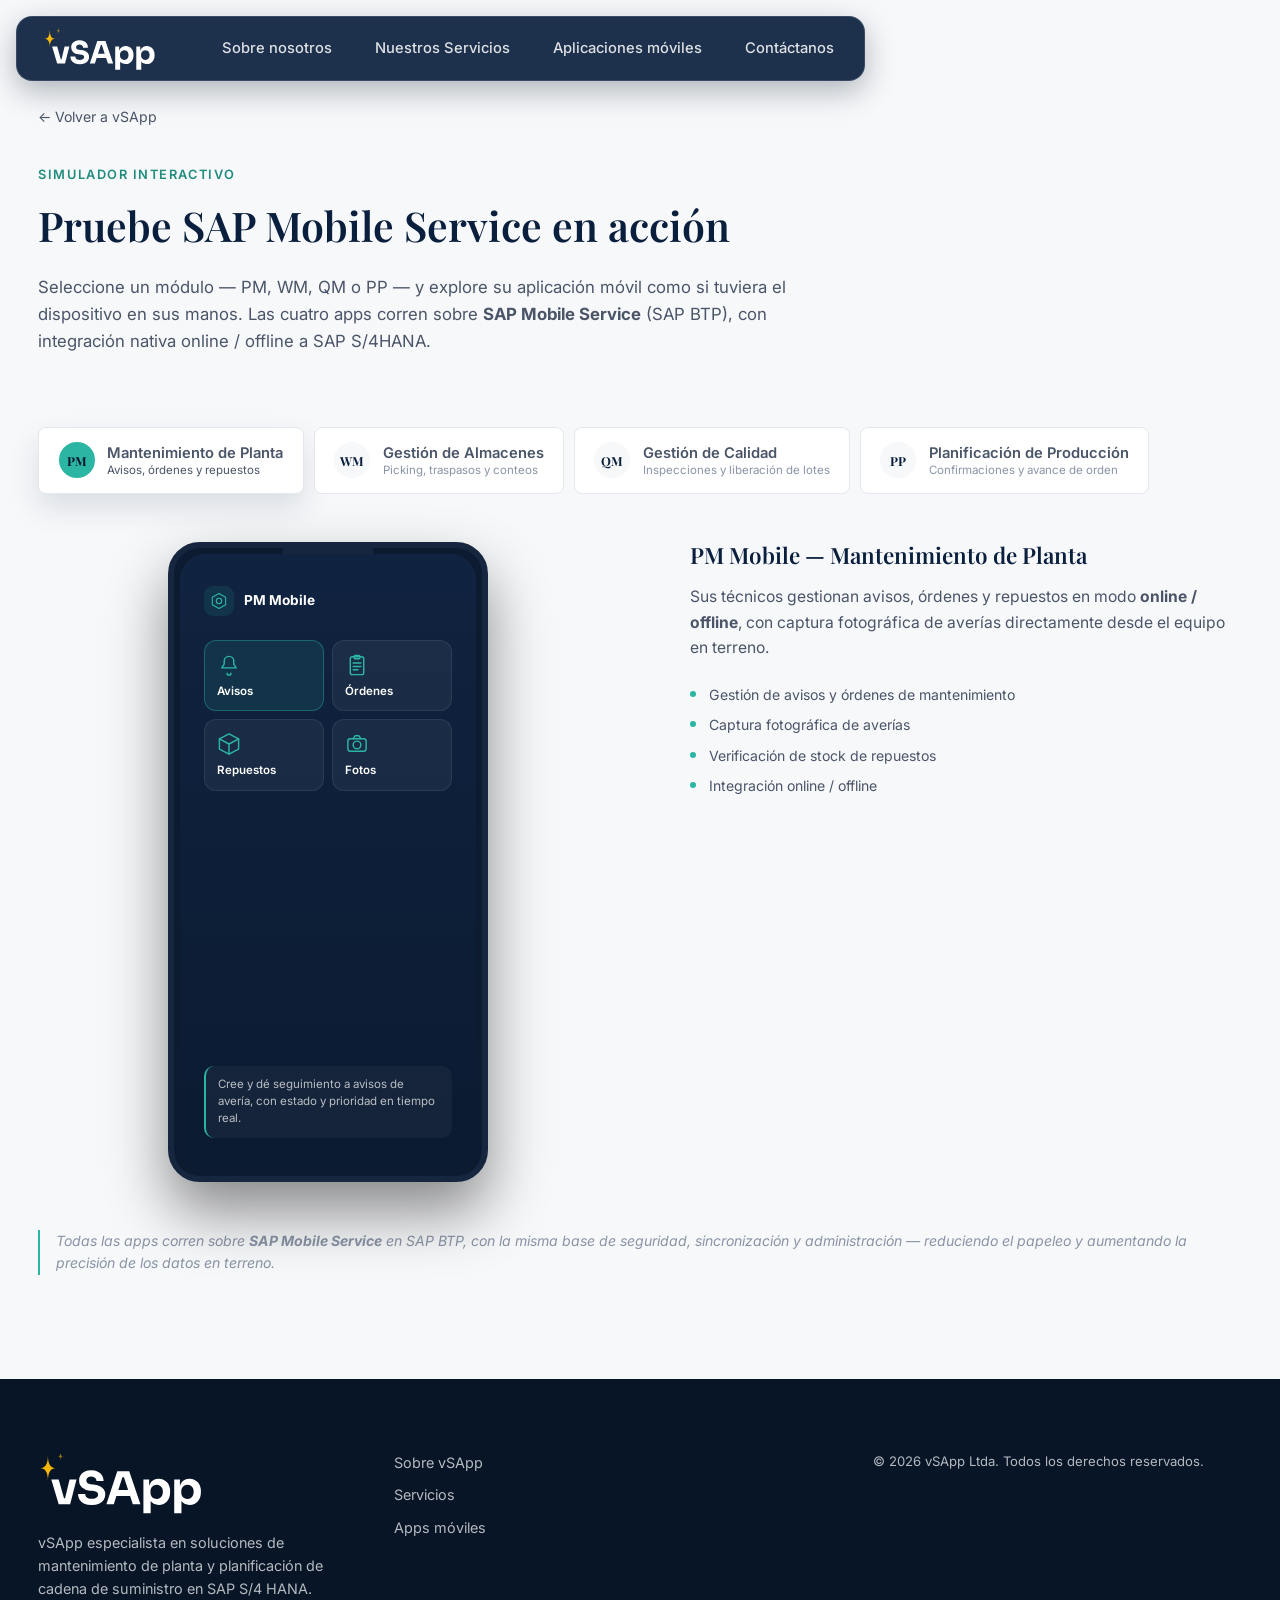
==== aplicaciones-moviles.html @ 148717eb "Sincroniza versión local: nueva página de aplicaciones móviles, logos de clientes, README y actualiz" ====
<!DOCTYPE html>
<html lang="es">
<head>
  <meta charset="UTF-8">
  <meta name="viewport" content="width=device-width, initial-scale=1.0">
  <title>Simulador de apps móviles SAP Mobile Service | vSApp</title>
  <meta name="description" content="Pruebe en un simulador interactivo las aplicaciones móviles que vSApp desarrolla sobre SAP Mobile Service para los módulos PM, WM, QM y PP, conectadas nativamente a SAP S/4HANA.">
  <meta name="theme-color" content="#0A1F3D">

  <link rel="icon" type="image/svg+xml" href="assets/img/logo.svg">

  <!-- Tipografías: Playfair Display (titulares, serif elegante) + Inter (cuerpo, sans moderna) -->
  <link rel="preconnect" href="https://fonts.googleapis.com">
  <link rel="preconnect" href="https://fonts.gstatic.com" crossorigin>
  <link href="https://fonts.googleapis.com/css2?family=Playfair+Display:wght@500;600;700&family=Inter:wght@300;400;500;600;700&display=swap" rel="stylesheet">

  <link rel="stylesheet" href="css/styles.css">

  <!-- Fallback sin JavaScript: evita que el panel quede invisible si el script no carga -->
  <noscript>
    <style>[data-animate] { opacity: 1 !important; transform: none !important; }</style>
  </noscript>
</head>
<body class="app-page-body">

  <a class="skip-link" href="#main">Saltar al contenido principal</a>

  <!-- ==================== NAVBAR (igual que index.html; enlaza de vuelta a las secciones del sitio) ==================== -->
  <header class="navbar" id="navbar">
    <div class="navbar__inner">
      <a href="index.html" class="navbar__brand" aria-label="vSApp - Inicio">
        <img class="navbar__logo" src="assets/img/logo-header.svg" alt="" width="113" height="44">
      </a>

      <button class="navbar__toggle" id="navToggle" aria-expanded="false" aria-controls="navMenu" aria-label="Abrir menú de navegación">
        <span class="navbar__toggle-bar"></span>
        <span class="navbar__toggle-bar"></span>
        <span class="navbar__toggle-bar"></span>
      </button>
    </div>

    <nav class="navbar__menu" id="navMenu" aria-label="Navegación principal">
      <ul class="navbar__list">
        <li><a href="index.html#sobre" class="navbar__link">Sobre nosotros</a></li>
        <li><a href="index.html#servicios" class="navbar__link">Nuestros Servicios</a></li>
        <li><a href="index.html#app-movil" class="navbar__link">Aplicaciones móviles</a></li>
        <li><a href="index.html#contacto" class="navbar__link">Contáctanos</a></li>
      </ul>
    </nav>

    <div class="navbar__backdrop" id="navBackdrop" aria-hidden="true"></div>
  </header>

  <main id="main">

    <!-- ==================== SIMULADOR DE APPS MÓVILES ====================
         Página dedicada (ver README: "si se requiere contenido extenso por sección,
         separar en páginas propias"). Reutiliza exactamente el mismo componente
         .app-showcase de index.html#app-movil — mismo HTML/CSS/JS — solo que aquí
         es el contenido central de la página, con el teléfono más grande
         (.phone--large) al no competir con el resto de las secciones del sitio. -->
    <section class="mobile-app app-page">
      <div class="container">

        <a href="index.html" class="app-page__back">← Volver a vSApp</a>

        <div class="section-heading" data-animate="fade-up">
          <span class="section-kicker">Simulador interactivo</span>
          <h1 class="section-title">Pruebe SAP Mobile Service en acción</h1>
          <p class="section-intro">
            Seleccione un módulo — PM, WM, QM o PP — y explore su aplicación móvil como si tuviera el dispositivo en sus
            manos. Las cuatro apps corren sobre <strong>SAP Mobile Service</strong> (SAP BTP), con integración nativa
            online / offline a SAP S/4HANA.
          </p>
        </div>

        <div class="app-showcase" data-animate="fade-up" data-delay="1">

          <div class="app-showcase__modules" role="tablist" aria-label="Módulos SAP">
            <button type="button" class="app-showcase__module-btn app-showcase__module-btn--pm is-active" id="module-pm" role="tab" aria-selected="true" data-module="pm" tabindex="0">
              <span class="app-showcase__module-code">PM</span>
              <span>
                <span class="app-showcase__module-name">Mantenimiento de Planta</span>
                <span class="app-showcase__module-desc">Avisos, órdenes y repuestos</span>
              </span>
            </button>
            <button type="button" class="app-showcase__module-btn app-showcase__module-btn--wm" id="module-wm" role="tab" aria-selected="false" data-module="wm" tabindex="-1">
              <span class="app-showcase__module-code">WM</span>
              <span>
                <span class="app-showcase__module-name">Gestión de Almacenes</span>
                <span class="app-showcase__module-desc">Picking, traspasos y conteos</span>
              </span>
            </button>
            <button type="button" class="app-showcase__module-btn app-showcase__module-btn--qm" id="module-qm" role="tab" aria-selected="false" data-module="qm" tabindex="-1">
              <span class="app-showcase__module-code">QM</span>
              <span>
                <span class="app-showcase__module-name">Gestión de Calidad</span>
                <span class="app-showcase__module-desc">Inspecciones y liberación de lotes</span>
              </span>
            </button>
            <button type="button" class="app-showcase__module-btn app-showcase__module-btn--pp" id="module-pp" role="tab" aria-selected="false" data-module="pp" tabindex="-1">
              <span class="app-showcase__module-code">PP</span>
              <span>
                <span class="app-showcase__module-name">Planificación de Producción</span>
                <span class="app-showcase__module-desc">Confirmaciones y avance de orden</span>
              </span>
            </button>
          </div>

          <div class="app-showcase__stage app-showcase__stage--page">

            <div class="app-showcase__info">

              <div class="app-showcase__info-pane is-active" data-module="pm" aria-labelledby="module-pm">
                <h2 class="app-showcase__info-title">PM Mobile — Mantenimiento de Planta</h2>
                <p class="app-showcase__info-text">
                  Sus técnicos gestionan avisos, órdenes y repuestos en modo <strong>online / offline</strong>, con captura
                  fotográfica de averías directamente desde el equipo en terreno.
                </p>
                <ul class="app-showcase__info-list">
                  <li>Gestión de avisos y órdenes de mantenimiento</li>
                  <li>Captura fotográfica de averías</li>
                  <li>Verificación de stock de repuestos</li>
                  <li>Integración online / offline</li>
                </ul>
              </div>

              <div class="app-showcase__info-pane app-showcase__info-pane--wm" data-module="wm" aria-labelledby="module-wm">
                <h2 class="app-showcase__info-title">WM Mobile — Gestión de Almacenes</h2>
                <p class="app-showcase__info-text">
                  Sus operarios ejecutan picking, traspasos y conteos guiados desde el piso de bodega, con lectura de
                  códigos y confirmación inmediata en SAP.
                </p>
                <ul class="app-showcase__info-list">
                  <li>Recepción y ubicación de materiales</li>
                  <li>Picking guiado por código</li>
                  <li>Traspasos entre bodegas</li>
                  <li>Conteo cíclico de inventario</li>
                </ul>
              </div>

              <div class="app-showcase__info-pane app-showcase__info-pane--qm" data-module="qm" aria-labelledby="module-qm">
                <h2 class="app-showcase__info-title">QM Mobile — Gestión de Calidad</h2>
                <p class="app-showcase__info-text">
                  Sus inspectores registran resultados de inspección y liberan o rechazan lotes desde cualquier punto de
                  la planta, sin papeleo adicional.
                </p>
                <ul class="app-showcase__info-list">
                  <li>Inspecciones de entrada y de proceso</li>
                  <li>Registro de resultados por característica</li>
                  <li>Notificaciones de calidad</li>
                  <li>Liberación o rechazo de lotes</li>
                </ul>
              </div>

              <div class="app-showcase__info-pane app-showcase__info-pane--pp" data-module="pp" aria-labelledby="module-pp">
                <h2 class="app-showcase__info-title">PP Mobile — Planificación de Producción</h2>
                <p class="app-showcase__info-text">
                  Sus operadores confirman operaciones y consumos de componentes en línea, con visibilidad inmediata del
                  avance de cada orden de producción.
                </p>
                <ul class="app-showcase__info-list">
                  <li>Confirmación de operaciones</li>
                  <li>Consumo de componentes</li>
                  <li>Seguimiento de avance de la orden</li>
                  <li>Reporte de paradas y tiempos muertos</li>
                </ul>
              </div>

            </div>

            <div class="app-showcase__device">
              <div class="phone phone--single phone--large" aria-hidden="true">
                <div class="phone__notch"></div>
                <div class="phone__screen">

                  <div class="app-screen app-screen--pm is-active" data-module="pm">
                    <div class="app-screen__header">
                      <span class="app-screen__icon">
                        <svg viewBox="0 0 100 100" fill="none" stroke="currentColor" stroke-width="6" stroke-linecap="round" stroke-linejoin="round">
                          <polygon points="50,8 87,29 87,71 50,92 13,71 13,29"/>
                          <circle cx="50" cy="50" r="15"/>
                        </svg>
                      </span>
                      <span class="app-screen__name">PM Mobile</span>
                    </div>
                    <div class="app-screen__tiles">
                      <button type="button" class="app-screen__tile is-active" data-detail="Cree y dé seguimiento a avisos de avería, con estado y prioridad en tiempo real.">
                        <span class="app-screen__tile-icon"><svg viewBox="0 0 100 100" fill="none" stroke="currentColor" stroke-width="6" stroke-linecap="round" stroke-linejoin="round"><path d="M50 14a20 20 0 0 0-20 20v12l-10 16h60l-10-16V34A20 20 0 0 0 50 14Z"/><path d="M42 84a8 8 0 0 0 16 0"/></svg></span>
                        <span class="app-screen__tile-label">Avisos</span>
                      </button>
                      <button type="button" class="app-screen__tile" data-detail="Visualice, modifique y cierre órdenes de mantenimiento directamente desde el equipo.">
                        <span class="app-screen__tile-icon"><svg viewBox="0 0 100 100" fill="none" stroke="currentColor" stroke-width="6" stroke-linecap="round" stroke-linejoin="round"><rect x="22" y="16" width="56" height="74" rx="8"/><rect x="38" y="10" width="24" height="14" rx="4"/><line x1="34" y1="42" x2="66" y2="42"/><line x1="34" y1="56" x2="66" y2="56"/><line x1="34" y1="70" x2="54" y2="70"/></svg></span>
                        <span class="app-screen__tile-label">Órdenes</span>
                      </button>
                      <button type="button" class="app-screen__tile" data-detail="Consulte el stock disponible y asígnelo como componente en la orden.">
                        <span class="app-screen__tile-icon"><svg viewBox="0 0 100 100" fill="none" stroke="currentColor" stroke-width="6" stroke-linecap="round" stroke-linejoin="round"><path d="M50 8 90 29v42l-40 21-40-21V29Z"/><path d="M10 29l40 21 40-21"/><line x1="50" y1="50" x2="50" y2="92"/></svg></span>
                        <span class="app-screen__tile-label">Repuestos</span>
                      </button>
                      <button type="button" class="app-screen__tile" data-detail="Fotografíe la avería; la imagen queda anexada en el Content Server de SAP.">
                        <span class="app-screen__tile-icon"><svg viewBox="0 0 100 100" fill="none" stroke="currentColor" stroke-width="6" stroke-linecap="round" stroke-linejoin="round"><rect x="12" y="28" width="76" height="52" rx="10"/><path d="M34 28l8-12h16l8 12"/><circle cx="50" cy="54" r="16"/></svg></span>
                        <span class="app-screen__tile-label">Fotos</span>
                      </button>
                    </div>
                    <div class="app-screen__detail">
                      <p class="app-screen__detail-text">Cree y dé seguimiento a avisos de avería, con estado y prioridad en tiempo real.</p>
                    </div>
                  </div>

                  <div class="app-screen app-screen--wm" data-module="wm">
                    <div class="app-screen__header">
                      <span class="app-screen__icon">
                        <svg viewBox="0 0 100 100" fill="none" stroke="currentColor" stroke-width="6" stroke-linecap="round" stroke-linejoin="round">
                          <path d="M50 8 90 29v42l-40 21-40-21V29Z"/>
                          <path d="M10 29l40 21 40-21"/>
                          <line x1="50" y1="50" x2="50" y2="92"/>
                        </svg>
                      </span>
                      <span class="app-screen__name">WM Mobile</span>
                    </div>
                    <div class="app-screen__tiles">
                      <button type="button" class="app-screen__tile is-active" data-detail="Registre la recepción de materiales y confirme su ubicación en bodega.">
                        <span class="app-screen__tile-icon"><svg viewBox="0 0 100 100" fill="none" stroke="currentColor" stroke-width="6" stroke-linecap="round" stroke-linejoin="round"><path d="M14 44h22l8 14h12l8-14h22"/><path d="M14 44V24a4 4 0 0 1 4-4h64a4 4 0 0 1 4 4v20"/><path d="M14 44v30a6 6 0 0 0 6 6h60a6 6 0 0 0 6-6V44"/></svg></span>
                        <span class="app-screen__tile-label">Recepción</span>
                      </button>
                      <button type="button" class="app-screen__tile" data-detail="Ejecute picking guiado leyendo el código de barras de cada ítem.">
                        <span class="app-screen__tile-icon"><svg viewBox="0 0 100 100" fill="none" stroke="currentColor" stroke-width="6" stroke-linecap="round" stroke-linejoin="round"><line x1="16" y1="20" x2="16" y2="80"/><line x1="28" y1="20" x2="28" y2="80"/><line x1="38" y1="20" x2="38" y2="80"/><line x1="50" y1="20" x2="50" y2="80"/><line x1="58" y1="20" x2="58" y2="80"/><line x1="70" y1="20" x2="70" y2="80"/><line x1="84" y1="20" x2="84" y2="80"/></svg></span>
                        <span class="app-screen__tile-label">Picking</span>
                      </button>
                      <button type="button" class="app-screen__tile" data-detail="Mueva materiales entre bodegas y confirme el traspaso al instante.">
                        <span class="app-screen__tile-icon"><svg viewBox="0 0 100 100" fill="none" stroke="currentColor" stroke-width="6" stroke-linecap="round" stroke-linejoin="round"><path d="M18 34h54"/><path d="M58 20l14 14-14 14"/><path d="M82 66H28"/><path d="M42 52L28 66l14 14"/></svg></span>
                        <span class="app-screen__tile-label">Traspasos</span>
                      </button>
                      <button type="button" class="app-screen__tile" data-detail="Realice conteos de inventario por zona y reporte diferencias.">
                        <span class="app-screen__tile-icon"><svg viewBox="0 0 100 100" fill="none" stroke="currentColor" stroke-width="6" stroke-linecap="round" stroke-linejoin="round"><rect x="22" y="16" width="56" height="74" rx="8"/><rect x="38" y="10" width="24" height="14" rx="4"/><path d="M34 54l10 10 22-24"/></svg></span>
                        <span class="app-screen__tile-label">Conteo cíclico</span>
                      </button>
                    </div>
                    <div class="app-screen__detail">
                      <p class="app-screen__detail-text">Registre la recepción de materiales y confirme su ubicación en bodega.</p>
                    </div>
                  </div>

                  <div class="app-screen app-screen--qm" data-module="qm">
                    <div class="app-screen__header">
                      <span class="app-screen__icon">
                        <svg viewBox="0 0 100 100" fill="none" stroke="currentColor" stroke-width="6" stroke-linecap="round" stroke-linejoin="round">
                          <path d="M50 8 84 20v28c0 26-15 40-34 44-19-4-34-18-34-44V20Z"/>
                          <path d="M34 50l11 11 21-23"/>
                        </svg>
                      </span>
                      <span class="app-screen__name">QM Mobile</span>
                    </div>
                    <div class="app-screen__tiles">
                      <button type="button" class="app-screen__tile is-active" data-detail="Registre inspecciones de entrada y de proceso con sus resultados.">
                        <span class="app-screen__tile-icon"><svg viewBox="0 0 100 100" fill="none" stroke="currentColor" stroke-width="6" stroke-linecap="round" stroke-linejoin="round"><rect x="22" y="16" width="56" height="74" rx="8"/><rect x="38" y="10" width="24" height="14" rx="4"/><line x1="34" y1="42" x2="66" y2="42"/><line x1="34" y1="56" x2="66" y2="56"/><line x1="34" y1="70" x2="54" y2="70"/></svg></span>
                        <span class="app-screen__tile-label">Inspecciones</span>
                      </button>
                      <button type="button" class="app-screen__tile" data-detail="Capture el resultado de cada característica evaluada del lote.">
                        <span class="app-screen__tile-icon"><svg viewBox="0 0 100 100" fill="none" stroke="currentColor" stroke-width="6" stroke-linecap="round" stroke-linejoin="round"><rect x="22" y="16" width="56" height="74" rx="8"/><rect x="38" y="10" width="24" height="14" rx="4"/><path d="M34 54l10 10 22-24"/></svg></span>
                        <span class="app-screen__tile-label">Resultados</span>
                      </button>
                      <button type="button" class="app-screen__tile" data-detail="Genere notificaciones de calidad ante una desviación detectada.">
                        <span class="app-screen__tile-icon"><svg viewBox="0 0 100 100" fill="none" stroke="currentColor" stroke-width="6" stroke-linecap="round" stroke-linejoin="round"><path d="M50 14a20 20 0 0 0-20 20v12l-10 16h60l-10-16V34A20 20 0 0 0 50 14Z"/><path d="M42 84a8 8 0 0 0 16 0"/></svg></span>
                        <span class="app-screen__tile-label">Notificaciones</span>
                      </button>
                      <button type="button" class="app-screen__tile" data-detail="Libere o rechace lotes según el resultado de la inspección.">
                        <span class="app-screen__tile-icon"><svg viewBox="0 0 100 100" fill="none" stroke="currentColor" stroke-width="6" stroke-linecap="round" stroke-linejoin="round"><path d="M50 8 84 20v28c0 26-15 40-34 44-19-4-34-18-34-44V20Z"/><path d="M34 50l11 11 21-23"/></svg></span>
                        <span class="app-screen__tile-label">Liberación</span>
                      </button>
                    </div>
                    <div class="app-screen__detail">
                      <p class="app-screen__detail-text">Registre inspecciones de entrada y de proceso con sus resultados.</p>
                    </div>
                  </div>

                  <div class="app-screen app-screen--pp" data-module="pp">
                    <div class="app-screen__header">
                      <span class="app-screen__icon">
                        <svg viewBox="0 0 100 100" fill="none" stroke="currentColor" stroke-width="6" stroke-linecap="round" stroke-linejoin="round">
                          <circle cx="18" cy="26" r="9"/><circle cx="50" cy="74" r="9"/><circle cx="82" cy="26" r="9"/>
                          <line x1="25" y1="32" x2="44" y2="66"/><line x1="75" y1="32" x2="56" y2="66"/>
                        </svg>
                      </span>
                      <span class="app-screen__name">PP Mobile</span>
                    </div>
                    <div class="app-screen__tiles">
                      <button type="button" class="app-screen__tile is-active" data-detail="Confirme operaciones de producción a medida que se ejecutan.">
                        <span class="app-screen__tile-icon"><svg viewBox="0 0 100 100" fill="none" stroke="currentColor" stroke-width="6" stroke-linecap="round" stroke-linejoin="round"><rect x="22" y="16" width="56" height="74" rx="8"/><rect x="38" y="10" width="24" height="14" rx="4"/><path d="M34 54l10 10 22-24"/></svg></span>
                        <span class="app-screen__tile-label">Confirmaciones</span>
                      </button>
                      <button type="button" class="app-screen__tile" data-detail="Registre el consumo de componentes contra la orden de producción.">
                        <span class="app-screen__tile-icon"><svg viewBox="0 0 100 100" fill="none" stroke="currentColor" stroke-width="6" stroke-linecap="round" stroke-linejoin="round"><path d="M50 8 90 29v42l-40 21-40-21V29Z"/><path d="M10 29l40 21 40-21"/><line x1="50" y1="50" x2="50" y2="92"/></svg></span>
                        <span class="app-screen__tile-label">Consumo</span>
                      </button>
                      <button type="button" class="app-screen__tile" data-detail="Consulte el porcentaje de avance de cada orden en tiempo real.">
                        <span class="app-screen__tile-icon"><svg viewBox="0 0 100 100" fill="none" stroke="currentColor" stroke-width="6" stroke-linecap="round" stroke-linejoin="round"><path d="M18 74a32 32 0 1 1 64 0"/><line x1="50" y1="74" x2="66" y2="48"/><circle cx="50" cy="74" r="5"/></svg></span>
                        <span class="app-screen__tile-label">Avance</span>
                      </button>
                      <button type="button" class="app-screen__tile" data-detail="Reporte paradas y tiempos muertos con su motivo asociado.">
                        <span class="app-screen__tile-icon"><svg viewBox="0 0 100 100" fill="none" stroke="currentColor" stroke-width="6" stroke-linecap="round" stroke-linejoin="round"><path d="M50 16 90 84H10Z"/><line x1="50" y1="40" x2="50" y2="62"/><circle cx="50" cy="72" r="3" fill="currentColor" stroke="none"/></svg></span>
                        <span class="app-screen__tile-label">Paradas</span>
                      </button>
                    </div>
                    <div class="app-screen__detail">
                      <p class="app-screen__detail-text">Confirme operaciones de producción a medida que se ejecutan.</p>
                    </div>
                  </div>

                </div>
              </div>
            </div>

          </div>

          <p class="app-showcase__note">
            Todas las apps corren sobre <strong>SAP Mobile Service</strong> en SAP BTP, con la misma base de seguridad,
            sincronización y administración — reduciendo el papeleo y aumentando la precisión de los datos en terreno.
          </p>

        </div>
      </div>
    </section>

  </main>

  <!-- ==================== FOOTER (igual que index.html) ==================== -->
  <footer class="footer">
    <div class="container footer__grid">
      <div class="footer__brand">
        <img class="footer__logo" src="assets/img/logo-header.svg" alt="vSApp" width="165" height="64">
        <p class="footer__tagline">vSApp especialista en soluciones de mantenimiento de planta y planificación de cadena de suministro en SAP S/4&nbsp;HANA.</p>
      </div>

      <nav class="footer__nav" aria-label="Navegación secundaria">
        <a href="index.html#sobre">Sobre vSApp</a>
        <a href="index.html#servicios">Servicios</a>
        <a href="aplicaciones-moviles.html">Apps móviles</a>
      </nav>

      <div class="footer__legal">
        <p>&copy; <span id="year"></span> vSApp Ltda. Todos los derechos reservados.</p>
      </div>
    </div>
  </footer>

  <button class="back-to-top" id="backToTop" aria-label="Volver arriba">↑</button>

  <script src="js/main.js"></script>
</body>
</html>
---- css/styles.css ----
/* =========================================================================
   vSApp Ltda. — Hoja de estilos principal
   Estilo: consultoría boutique de alto valor técnico (inspiración McKinsey /
   BCG / Bain) — minimalista, mucho espacio en blanco, grillas asimétricas,
   microanimaciones discretas. Sin frameworks CSS externos.
   ========================================================================= */

/* -------------------------------------------------------------------------
   1. VARIABLES CSS (paleta "Cian tecnológico" + tipografía + espaciado)
   ------------------------------------------------------------------------- */
:root {
  /* Paleta corporativa */
  --color-navy:        #0A1F3D;   /* azul marino — base, navbar, fondos oscuros */
  --color-navy-deep:    #071527;  /* variante más oscura, para overlays/gradientes */
  --color-graphite:    #4A5568;   /* gris grafito — texto secundario */
  --color-graphite-lt: #8A94A6;   /* gris claro — texto terciario, placeholders */
  --color-paper:       #FFFFFF;   /* blanco puro — fondos de tarjetas */
  --color-mist:        #F7F8FA;   /* gris muy claro — fondos alternos de sección */
  --color-line:        #E4E8EE;   /* líneas divisorias sutiles */
  --color-accent:      #2BB6A3;   /* cian tecnológico — acento, CTAs, detalles */
  --color-accent-dark: #1F8C7E;   /* cian oscuro — hover/estados activos */
  --color-accent-soft: rgba(43, 182, 163, 0.12);
  --color-warm:        #F5B80A;   /* dorado — mismo tono del destello del logo; CTA secundario del HOME */
  --color-warm-dark:   #D9A008;   /* dorado oscuro — hover */
  --color-warm-soft:   rgba(245, 184, 10, 0.08);
  --color-sky:         #3B82F6;   /* azul tecnológico — mismo tono usado en el fondo animado del HOME */
  --color-sky-dark:    #2563EB;
  --color-sky-soft:    rgba(59, 130, 246, 0.08);
  --color-violet:      #8B7CFF;   /* violeta — mismo tono sutil del resplandor del fondo del HOME; 4° acento (módulo PP) */
  --color-violet-soft: rgba(139, 124, 255, 0.1);

  /* Tipografía */
  --font-display: 'Playfair Display', Georgia, 'Times New Roman', serif;
  --font-body: 'Inter', -apple-system, BlinkMacSystemFont, 'Segoe UI', sans-serif;

  /* Espaciado (escala 8px) */
  --space-1: 0.5rem;
  --space-2: 1rem;
  --space-3: 1.5rem;
  --space-4: 2rem;
  --space-5: 3rem;
  --space-6: 4.5rem;
  --space-7: 6rem;
  --space-8: 6.5rem;

  /* Layout */
  --container-max: 1440px;
  --radius-sm: 4px;
  --radius-md: 8px;
  --radius-lg: 16px;

  /* Transiciones */
  --ease: cubic-bezier(0.22, 1, 0.36, 1);
  --transition-fast: 0.25s var(--ease);
  --transition-slow: 0.6s var(--ease);
}

/* -------------------------------------------------------------------------
   2. RESET Y BASE
   ------------------------------------------------------------------------- */
*, *::before, *::after { box-sizing: border-box; }

html {
  scroll-behavior: smooth;
  font-size: 100%;
}

@media (prefers-reduced-motion: reduce) {
  html { scroll-behavior: auto; }
  *, *::before, *::after {
    animation-duration: 0.01ms !important;
    animation-iteration-count: 1 !important;
    transition-duration: 0.01ms !important;
  }
}

body {
  margin: 0;
  font-family: var(--font-body);
  font-weight: 400;
  color: var(--color-navy);
  background: var(--color-paper);
  line-height: 1.6;
  -webkit-font-smoothing: antialiased;
}

h1, h2, h3, h4 {
  font-family: var(--font-display);
  font-weight: 600;
  line-height: 1.2;
  margin: 0;
  color: var(--color-navy);
}

p { margin: 0; }

a {
  color: inherit;
  text-decoration: none;
}

ul, ol { margin: 0; padding: 0; list-style: none; }

img { max-width: 100%; display: block; }

button {
  font-family: inherit;
  cursor: pointer;
  border: none;
  background: none;
}

input, textarea, select {
  font-family: inherit;
  font-size: 1rem;
}

.container {
  max-width: var(--container-max);
  margin: 0 auto;
  padding: 0 clamp(1.25rem, 3vw, 3rem);
}

/* Accesibilidad: salto de enlace visible sólo al enfocar */
.skip-link {
  position: absolute;
  top: -100px;
  left: var(--space-2);
  background: var(--color-navy);
  color: var(--color-paper);
  padding: var(--space-1) var(--space-2);
  border-radius: var(--radius-sm);
  z-index: 1000;
  transition: top var(--transition-fast);
}
.skip-link:focus { top: var(--space-2); }

:focus-visible {
  outline: 2px solid var(--color-accent);
  outline-offset: 3px;
}

/* Visualmente oculto pero accesible para lectores de pantalla */
.sr-only {
  position: absolute;
  width: 1px;
  height: 1px;
  padding: 0;
  margin: -1px;
  overflow: hidden;
  clip: rect(0, 0, 0, 0);
  white-space: nowrap;
  border: 0;
}

/* -------------------------------------------------------------------------
   3. TIPOGRAFÍA COMPARTIDA (kickers, títulos de sección)
   ------------------------------------------------------------------------- */
.section-kicker {
  display: inline-block;
  font-family: var(--font-body);
  font-size: 0.8rem;
  font-weight: 600;
  letter-spacing: 0.12em;
  text-transform: uppercase;
  color: var(--color-accent-dark);
  margin-bottom: var(--space-2);
}
.section-kicker--light { color: var(--color-accent); }

.section-title {
  font-size: clamp(1.8rem, 3.2vw, 2.6rem);
  max-width: 58ch;
  margin-bottom: var(--space-3);
}
.section-title--light { color: var(--color-paper); }

.section-intro {
  font-size: 1.05rem;
  color: var(--color-graphite);
  max-width: 70ch;
  margin-top: var(--space-2);
}
.section-intro--light { color: rgba(255, 255, 255, 0.75); }

/* Encabezado de sección: kicker, título y, debajo, la introducción */
.section-heading { margin-bottom: var(--space-5); }

/* -------------------------------------------------------------------------
   4. BOTONES
   ------------------------------------------------------------------------- */
.btn {
  display: inline-flex;
  align-items: center;
  justify-content: center;
  padding: 0.9rem 1.9rem;
  font-size: 0.95rem;
  font-weight: 600;
  letter-spacing: 0.02em;
  border-radius: var(--radius-sm);
  transition: background var(--transition-fast), color var(--transition-fast), border-color var(--transition-fast), transform var(--transition-fast);
}
.btn:hover { transform: translateY(-2px); }

.btn--primary {
  background: var(--color-accent);
  color: var(--color-navy-deep);
}
.btn--primary:hover { background: var(--color-accent-dark); color: var(--color-paper); }

.btn--warm {
  background: var(--color-warm);
  color: var(--color-navy-deep);
}
.btn--warm:hover { background: var(--color-warm-dark); color: var(--color-navy-deep); }

.btn__arrow {
  margin-left: 0.6rem;
  font-size: 1.1em;
  line-height: 1;
  transition: transform var(--transition-fast);
}
.btn:hover .btn__arrow { transform: translateX(5px); }

.btn--block { width: 100%; }

/* -------------------------------------------------------------------------
   5. NAVBAR FLOTANTE
   Escritorio (> 900px): viñeta flotante transparente, ajustada al contenido y anclada
   a la izquierda, con la marca y los enlaces en fila. Pantallas chicas: píldora con botón que
   despliega un panel lateral desde la izquierda (ver bloque @media más abajo).
   ------------------------------------------------------------------------- */
.navbar {
  position: fixed;
  top: var(--space-2);
  left: var(--space-2);
  z-index: 900;
  display: flex;
  align-items: center;
  justify-content: flex-start;
  gap: var(--space-5);
  padding: 0.6rem 0.75rem 0.6rem 1.6rem;
  background: transparent;
  border: 1px solid rgba(255, 255, 255, 0.22);
  border-radius: var(--radius-lg);
  transition: background var(--transition-fast), box-shadow var(--transition-fast), border-color var(--transition-fast);
}
/* Transparente sobre el HOME; al bajar toma fondo oscuro para seguir siendo legible sobre secciones claras */
.navbar.is-scrolled {
  background: rgba(10, 31, 61, 0.92);
  backdrop-filter: blur(10px);
  -webkit-backdrop-filter: blur(10px);
  border-color: rgba(255, 255, 255, 0.12);
  box-shadow: 0 10px 30px rgba(7, 21, 39, 0.3);
}

.navbar__inner {
  display: flex;
  align-items: center;
}

.navbar__brand { display: flex; align-items: center; }
.navbar__logo { display: block; height: 44px; width: auto; }

.navbar__toggle {
  display: none;
  flex-direction: column;
  justify-content: center;
  gap: 5px;
  width: 40px;
  height: 40px;
  padding: 0 9px;
  border-radius: 50%;
  transition: background var(--transition-fast);
}
.navbar__toggle:hover { background: rgba(255, 255, 255, 0.12); }
.navbar__toggle-bar {
  width: 100%;
  height: 2px;
  background: var(--color-paper);
  transition: transform var(--transition-fast), opacity var(--transition-fast);
}
.navbar__toggle[aria-expanded="true"] .navbar__toggle-bar:nth-child(1) { transform: translateY(7px) rotate(45deg); }
.navbar__toggle[aria-expanded="true"] .navbar__toggle-bar:nth-child(2) { opacity: 0; }
.navbar__toggle[aria-expanded="true"] .navbar__toggle-bar:nth-child(3) { transform: translateY(-7px) rotate(-45deg); }

.navbar__menu { position: relative; }

.navbar__list {
  position: relative;
  z-index: 1;
  display: flex;
  flex-direction: row;
  align-items: center;
  gap: var(--space-1);
}

/* Marcador que se desliza hasta el enlace de la sección visible (posición calculada en js/main.js) */
.navbar__indicator {
  position: absolute;
  top: 0;
  left: 0;
  z-index: 0;
  width: 0;
  height: 0;
  border-radius: calc(var(--radius-md) + 3px);
  background: rgba(255, 255, 255, 0.14);
  border: 1px solid rgba(255, 255, 255, 0.06);
  opacity: 0;
  pointer-events: none;
  transition: transform 0.5s var(--ease), width 0.5s var(--ease), height 0.5s var(--ease), opacity 0.3s var(--ease);
}
.navbar__indicator.is-instant { transition: none; }

.navbar__link {
  display: inline-block;
  color: rgba(255, 255, 255, 0.85);
  font-size: 0.92rem;
  font-weight: 500;
  padding: 0.6rem 1.1rem;
  border-radius: var(--radius-md);
  transition: color var(--transition-fast), background var(--transition-fast);
}
.navbar__link:hover { color: var(--color-paper); background: rgba(255, 255, 255, 0.1); }
.navbar__link.is-active { color: var(--color-paper); }

.navbar__backdrop { display: none; }

/* Pantallas chicas: píldora (marca + botón) y panel lateral desde la izquierda */
@media (max-width: 900px) {
  .navbar {
    display: block;
    right: auto;
    padding: 0;
    background: none;
    border: 0;
    border-radius: 0;
    box-shadow: none;
    backdrop-filter: none;
    -webkit-backdrop-filter: none;
  }

  .navbar__inner {
    position: relative;
    z-index: 2;
    gap: var(--space-2);
    padding: 0.45rem 0.6rem 0.45rem 1.1rem;
    background: transparent;
    border: 1px solid rgba(255, 255, 255, 0.22);
    border-radius: var(--radius-lg);
    transition: background var(--transition-fast), border-color var(--transition-fast), box-shadow var(--transition-fast);
  }
  .navbar.is-scrolled {
    background: none;
    border-color: transparent;
    box-shadow: none;
    backdrop-filter: none;
    -webkit-backdrop-filter: none;
  }
  .navbar.is-scrolled .navbar__inner {
    background: rgba(10, 31, 61, 0.92);
    backdrop-filter: blur(10px);
    -webkit-backdrop-filter: blur(10px);
    border-color: rgba(255, 255, 255, 0.12);
    box-shadow: 0 10px 30px rgba(7, 21, 39, 0.3);
  }
  .navbar.is-open .navbar__inner {
    background: transparent;
    border-color: transparent;
    box-shadow: none;
    backdrop-filter: none;
    -webkit-backdrop-filter: none;
  }

  .navbar__toggle { display: flex; }

  .navbar__menu {
    position: fixed;
    top: 0;
    left: 0;
    bottom: 0;
    z-index: 1;
    width: min(340px, 86vw);
    padding: 6.5rem var(--space-4) var(--space-4);
    background: var(--color-navy);
    box-shadow: 20px 0 60px rgba(7, 21, 39, 0.45);
    transform: translateX(-100%);
    visibility: hidden;
    transition: transform var(--transition-slow), visibility 0s linear 0.6s;
  }
  .navbar.is-open .navbar__menu {
    transform: translateX(0);
    visibility: visible;
    transition: transform var(--transition-slow), visibility 0s;
  }

  .navbar__list {
    flex-direction: column;
    align-items: stretch;
    gap: var(--space-2);
  }

  .navbar__link {
    font-size: 1.05rem;
    padding: 0.6rem 0;
    border-radius: 0;
  }
  .navbar__link:hover { background: none; }
  .navbar__link.is-active { color: var(--color-accent); }
  .navbar__indicator { display: none; }

  .navbar__backdrop {
    display: block;
    position: fixed;
    inset: 0;
    z-index: 0;
    background: rgba(7, 21, 39, 0.55);
    opacity: 0;
    visibility: hidden;
    transition: opacity var(--transition-slow), visibility 0s linear 0.6s;
  }
  .navbar.is-open .navbar__backdrop {
    opacity: 1;
    visibility: visible;
    transition: opacity var(--transition-slow), visibility 0s;
  }
}

/* -------------------------------------------------------------------------
   6. HERO
   ------------------------------------------------------------------------- */
.hero {
  position: relative;
  min-height: 100vh;
  display: flex;
  align-items: center;
  overflow: hidden;
  background: var(--color-navy);
}

.hero__bg {
  position: absolute;
  inset: 0;
  background:
    radial-gradient(circle at 78% 22%, rgba(43, 182, 163, 0.22), transparent 45%),
    linear-gradient(160deg, var(--color-navy) 0%, var(--color-navy-deep) 65%, #050f1e 100%);
  z-index: 0;
  overflow: hidden;
}
/* Resplandores de color que derivan lentamente por el fondo */
.hero__bg::before {
  content: "";
  position: absolute;
  inset: -25%;
  background:
    radial-gradient(circle at 25% 75%, rgba(43, 182, 163, 0.20), transparent 38%),
    radial-gradient(circle at 78% 28%, rgba(59, 130, 246, 0.20), transparent 40%),
    radial-gradient(circle at 55% 55%, rgba(124, 92, 255, 0.10), transparent 35%);
  animation: heroDrift 24s ease-in-out infinite alternate;
}
/* Grilla técnica que se desplaza en diagonal */
.hero__bg::after {
  content: "";
  position: absolute;
  inset: 0;
  background-image:
    linear-gradient(rgba(255,255,255,0.05) 1px, transparent 1px),
    linear-gradient(90deg, rgba(255,255,255,0.05) 1px, transparent 1px);
  background-size: 64px 64px;
  mask-image: linear-gradient(180deg, transparent, rgba(0,0,0,0.7) 40%, transparent 95%);
  -webkit-mask-image: linear-gradient(180deg, transparent, rgba(0,0,0,0.7) 40%, transparent 95%);
  animation: heroGrid 12s linear infinite;
}
@keyframes heroDrift {
  0%   { transform: translate3d(-4%, -3%, 0) rotate(0deg) scale(1); }
  100% { transform: translate3d(5%, 4%, 0) rotate(8deg) scale(1.12); }
}
@keyframes heroGrid {
  from { background-position: 0 0; }
  to   { background-position: 64px 64px; }
}

/* Red de nodos interactiva (dibujada por initHeroNetwork en js/main.js) */
.hero__canvas {
  position: absolute;
  inset: 0;
  width: 100%;
  height: 100%;
  z-index: 0;
  pointer-events: none;
}

.hero__inner {
  position: relative;
  z-index: 1;
  padding-top: var(--space-7);
  padding-bottom: var(--space-7);
}

.hero__eyebrow {
  color: var(--color-accent);
  font-size: 0.85rem;
  font-weight: 600;
  letter-spacing: 0.14em;
  text-transform: uppercase;
  margin-bottom: var(--space-3);
}

.hero__title {
  color: var(--color-paper);
  font-size: clamp(2.2rem, 4.8vw, 4rem);
  line-height: 1.15;
  max-width: 22em;
  margin-bottom: var(--space-5);
}
.hero__title-accent { color: var(--color-accent); }

.hero__subtitle {
  color: rgba(255, 255, 255, 0.75);
  font-size: 1.15rem;
  max-width: 60ch;
  margin-bottom: var(--space-5);
}

.hero__actions {
  display: flex;
  gap: var(--space-3);
  flex-wrap: wrap;
}

.hero__scroll-cue {
  position: absolute;
  left: 50%;
  bottom: var(--space-4);
  transform: translateX(-50%);
  width: 26px;
  height: 42px;
  border: 1px solid rgba(255, 255, 255, 0.4);
  border-radius: 14px;
  z-index: 1;
}
.hero__scroll-cue span {
  position: absolute;
  top: 8px;
  left: 50%;
  transform: translateX(-50%);
  width: 4px;
  height: 8px;
  border-radius: 2px;
  background: var(--color-accent);
  animation: scrollCue 1.8s infinite;
}
@keyframes scrollCue {
  0% { opacity: 1; top: 8px; }
  70% { opacity: 0; top: 20px; }
  100% { opacity: 0; top: 20px; }
}

/* -------------------------------------------------------------------------
   7. SOBRE VSAPP (grilla asimétrica: columna etiqueta + columna contenido)
   ------------------------------------------------------------------------- */
.about {
  padding: var(--space-8) 0;
  background: var(--color-paper);
}

/* Una sola fila: información a la izquierda, collage de clientes a la derecha */
.about__grid {
  display: grid;
  grid-template-columns: minmax(0, 1.5fr) minmax(320px, 1fr);
  gap: var(--space-6);
  align-items: stretch;
}

.about__text {
  color: var(--color-graphite);
  font-size: 1.08rem;
  margin-bottom: var(--space-3);
  max-width: 80ch;
}

.about__stats {
  display: grid;
  grid-template-columns: repeat(auto-fit, minmax(200px, 1fr));
  gap: var(--space-4);
  margin-top: var(--space-5);
  padding-top: var(--space-5);
  border-top: 1px solid var(--color-line);
}

.stat {
  display: grid;
  grid-template-columns: auto 1fr;
  align-items: baseline;
}
.stat__label { grid-column: 1 / -1; }
.stat__number {
  font-family: var(--font-display);
  font-size: 2.6rem;
  font-weight: 700;
  color: var(--color-navy);
  line-height: 1;
}
.stat__suffix {
  font-family: var(--font-display);
  font-size: 2.6rem;
  font-weight: 700;
  color: var(--color-accent);
  margin-left: 2px;
  display: inline-block;
}
.stat__label {
  margin-top: var(--space-1);
  font-size: 0.9rem;
  color: var(--color-graphite);
  max-width: 22ch;
}

/* -------------------------------------------------------------------------
   7b. COLLAGE DE CLIENTES (columna derecha de la sección 01)
   2 columnas de logos de distinta altura que se desplazan en sentidos alternados.
   js/main.js duplica cada columna, calcula --loop-distance / --loop-duration y añade .is-animated.
   ------------------------------------------------------------------------- */
.logo-carousel {
  --logo-gap: var(--space-2);
  display: flex;
  flex-direction: column;
  min-width: 0;
  padding: var(--space-4);
  background: var(--color-mist);
  border: 1px solid var(--color-line);
  border-radius: var(--radius-md);
}

.logo-carousel__title {
  font-family: var(--font-body);
  font-size: 0.8rem;
  font-weight: 600;
  letter-spacing: 0.12em;
  text-transform: uppercase;
  color: var(--color-graphite);
  margin-bottom: var(--space-3);
}

.logo-carousel__viewport {
  flex: 1 1 auto;
  min-height: 420px;
  display: grid;
  grid-template-columns: repeat(2, minmax(0, 1fr));
  gap: var(--logo-gap);
  overflow: hidden;
  mask-image: linear-gradient(180deg, transparent, #000 10%, #000 90%, transparent);
  -webkit-mask-image: linear-gradient(180deg, transparent, #000 10%, #000 90%, transparent);
}

.logo-carousel__col {
  position: relative;
  min-width: 0;
}

.logo-carousel__track {
  position: absolute;
  top: 0;
  left: 0;
  right: 0;
}

.logo-carousel__group {
  display: flex;
  flex-direction: column;
  gap: var(--logo-gap);
  padding-bottom: var(--logo-gap);
}

.logo-carousel__item {
  flex: 0 0 auto;
  display: flex;
  align-items: center;
  justify-content: center;
  height: 88px;
  background: var(--color-paper);
  border: 1px solid var(--color-line);
  border-radius: var(--radius-md);
  box-shadow: 0 6px 16px rgba(10, 31, 61, 0.05);
}
.logo-carousel__item--s { height: 64px; }
.logo-carousel__item--l { height: 128px; }
.logo-carousel__item img {
  max-height: 44%;
  max-width: 70%;
  width: auto;
  object-fit: contain;
  filter: grayscale(1);
  opacity: 0.65;
  transition: filter var(--transition-fast), opacity var(--transition-fast);
}
.logo-carousel__item:hover img { filter: none; opacity: 1; }

.logo-placeholder {
  padding: 0 var(--space-1);
  font-size: 0.75rem;
  font-weight: 600;
  text-align: center;
  color: var(--color-graphite-lt);
}

.logo-carousel__viewport.is-animated .logo-carousel__track {
  animation: logoLoop var(--loop-duration, 40s) linear infinite;
}
.logo-carousel__viewport.is-animated .logo-carousel__col--reverse .logo-carousel__track {
  animation-direction: reverse;
}
.logo-carousel__viewport.is-animated:hover .logo-carousel__track { animation-play-state: paused; }

@keyframes logoLoop {
  from { transform: translateY(0); }
  to { transform: translateY(calc(var(--loop-distance, 300px) * -1)); }
}

/* Sin JS o con movimiento reducido: collage estático */
.logo-carousel__viewport:not(.is-animated) {
  min-height: 0;
  mask-image: none;
  -webkit-mask-image: none;
}
.logo-carousel__viewport:not(.is-animated) .logo-carousel__track { position: static; }

/* -------------------------------------------------------------------------
   8. SERVICIOS
   Selector interactivo (inspirado en paneles de consultoras tipo BCG): a la
   izquierda la lista de pilares, a la derecha el detalle del pilar seleccionado.
   js/main.js (initServicesTabs) alterna la clase "is-active" entre botón y panel;
   no hay recarga de página. Cada pilar conserva su color distintivo (insignia +
   viñetas), tomado de la paleta ya existente en el sitio.
   ------------------------------------------------------------------------- */
.services {
  padding: var(--space-8) 0;
  background: var(--color-mist);
}

.services__panel {
  display: flex;
  flex-direction: column;
  gap: var(--space-3);
}

.services__nav {
  display: flex;
  flex-wrap: wrap;
  gap: 6px;
}

.services__nav-btn {
  display: flex;
  align-items: center;
  gap: 0.6rem;
  padding: 0.75rem 1.1rem;
  border-radius: 999px;
  font-size: 0.9rem;
  font-weight: 500;
  color: var(--color-graphite);
  transition: background var(--transition-fast), color var(--transition-fast);
}
.services__nav-btn:hover { background: rgba(10, 31, 61, 0.05); color: var(--color-navy); }
.services__nav-btn.is-active {
  background: var(--color-paper);
  color: var(--color-navy);
  font-weight: 700;
  box-shadow: 0 4px 14px rgba(10, 31, 61, 0.08);
}

.services__nav-dot {
  flex-shrink: 0;
  width: 8px;
  height: 8px;
  border-radius: 50%;
  background: var(--color-accent);
}
.services__nav-dot--sky { background: var(--color-sky); }
.services__nav-dot--navy { background: var(--color-navy); }
.services__nav-dot--warm { background: var(--color-warm); }

/* Efecto flotante: solo el panel blanco se despega del fondo mist de la sección */
.services__content {
  background: var(--color-paper);
  border: 1px solid var(--color-line);
  border-radius: var(--radius-lg);
  padding: var(--space-6);
  display: flex;
  align-items: center;
  box-shadow: 0 30px 60px -20px rgba(10, 31, 61, 0.25), 0 10px 24px rgba(10, 31, 61, 0.08);
}

.services__pane { display: none; width: 100%; }
.services__pane.is-active {
  display: flex;
  align-items: stretch;
  gap: var(--space-6);
  min-height: 320px;
  animation: servicesPaneIn 0.4s var(--ease);
}
@keyframes servicesPaneIn {
  from { opacity: 0; transform: translateY(10px); }
  to { opacity: 1; transform: none; }
}

/* Título arriba, texto y viñetas debajo, centrado en la altura del panel */
.services__pane-body {
  flex: 1 1 50%;
  max-width: 46ch;
  display: flex;
  flex-direction: column;
  justify-content: center;
}

/* Imagen del servicio: panel oscuro con el ícono "brillando" en el color del pilar
   (mismo lenguaje visual que la sección oscura de Aplicaciones móviles). */
.services__pane-media {
  position: relative;
  flex: 1 1 42%;
  min-height: 260px;
  border-radius: var(--radius-lg);
  overflow: hidden;
  background: var(--color-navy-deep);
  color: var(--color-accent);
  display: flex;
  align-items: center;
  justify-content: center;
}
.services__pane-media::before {
  content: "";
  position: absolute;
  inset: 0;
  background: radial-gradient(circle at 50% 50%, currentColor, transparent 62%);
  opacity: 0.35;
}
.services__pane-media svg {
  position: relative;
  width: 38%;
  height: 38%;
  filter: drop-shadow(0 0 18px currentColor);
}
.services__pane--sky .services__pane-media { color: var(--color-sky); }
.services__pane--warm .services__pane-media { color: var(--color-warm); }

@media (max-width: 700px) {
  .services__pane.is-active { flex-direction: column-reverse; gap: var(--space-4); min-height: 0; }
  .services__pane-body { max-width: none; }
  .services__pane-media { min-height: 200px; }
}

.services__pane-index {
  display: inline-flex;
  align-items: center;
  justify-content: center;
  width: 40px;
  height: 40px;
  border-radius: 50%;
  font-family: var(--font-display);
  font-size: 0.95rem;
  font-weight: 700;
  color: var(--color-accent-dark);
  background: var(--color-accent-soft);
  margin-bottom: var(--space-3);
}
.services__pane--sky .services__pane-index { color: var(--color-sky-dark); background: rgba(59, 130, 246, 0.14); }
.services__pane--navy .services__pane-index { color: var(--color-navy); background: rgba(10, 31, 61, 0.1); }
.services__pane--warm .services__pane-index { color: var(--color-warm-dark); background: rgba(245, 184, 10, 0.2); }

.services__pane-title {
  font-size: 1.5rem;
  margin-bottom: var(--space-2);
}

.services__pane-text {
  color: var(--color-graphite);
  font-size: 1rem;
  margin-bottom: var(--space-3);
}

.services__pane-list {
  display: flex;
  flex-direction: column;
  gap: 0.5rem;
}
.services__pane-list li {
  font-size: 0.9rem;
  color: var(--color-graphite);
  padding-left: 1.1rem;
  position: relative;
}
.services__pane-list li::before {
  content: "";
  position: absolute;
  left: 0;
  top: 0.55em;
  width: 6px;
  height: 6px;
  border-radius: 50%;
  background: var(--color-accent);
}
.services__pane--sky .services__pane-list li::before { background: var(--color-sky); }
.services__pane--navy .services__pane-list li::before { background: var(--color-navy); }
.services__pane--warm .services__pane-list li::before { background: var(--color-warm); }

.services__pane-link {
  margin-top: var(--space-3);
  display: inline-block;
  font-weight: 600;
  font-size: 0.9rem;
  color: var(--color-accent);
  transition: transform var(--transition-fast);
}
.services__pane-link:hover { transform: translateX(4px); }


/* -------------------------------------------------------------------------
   9. APLICACIONES MÓVILES (selector interactivo de 4 apps + mockup de teléfono)
   Los botones de módulo (PM/WM/QM/PP) controlan a la vez el panel de texto y la
   pantalla del teléfono que comparten su [data-module]; initAppShowcase() en
   js/main.js hace el cambio. Cada módulo tiene su propio color de acento, tomado
   de la paleta ya existente (cian, azul, dorado) más un violeta nuevo para PP.
   ------------------------------------------------------------------------- */
.mobile-app {
  background: var(--color-navy-deep);
  padding: var(--space-8) 0;
  overflow: hidden;
}

.app-showcase { margin-top: var(--space-6); }

/* Selector de módulos */
.app-showcase__modules {
  display: flex;
  flex-wrap: wrap;
  gap: 10px;
  margin-bottom: var(--space-5);
}

.app-showcase__module-btn {
  display: flex;
  align-items: center;
  gap: 0.8rem;
  padding: 0.9rem 1.2rem;
  border-radius: var(--radius-md);
  background: rgba(255, 255, 255, 0.06);
  border: 1px solid rgba(255, 255, 255, 0.12);
  color: rgba(255, 255, 255, 0.75);
  text-align: left;
  transition: background var(--transition-fast), border-color var(--transition-fast), color var(--transition-fast);
}
.app-showcase__module-btn:hover { background: rgba(255, 255, 255, 0.1); color: var(--color-paper); }
.app-showcase__module-btn.is-active {
  background: var(--color-paper);
  border-color: transparent;
  color: var(--color-navy);
  box-shadow: 0 14px 30px rgba(0, 0, 0, 0.3);
}

.app-showcase__module-code {
  flex-shrink: 0;
  width: 36px;
  height: 36px;
  border-radius: 50%;
  display: flex;
  align-items: center;
  justify-content: center;
  font-family: var(--font-display);
  font-weight: 700;
  font-size: 0.78rem;
  background: rgba(255, 255, 255, 0.14);
  color: var(--color-paper);
  transition: background var(--transition-fast), color var(--transition-fast);
}
.app-showcase__module-name { display: block; font-weight: 600; font-size: 0.92rem; }
.app-showcase__module-desc { display: block; font-size: 0.72rem; color: rgba(255, 255, 255, 0.5); margin-top: 1px; }
.app-showcase__module-btn.is-active .app-showcase__module-desc { color: var(--color-graphite); }

.app-showcase__module-btn--pm.is-active .app-showcase__module-code { background: var(--color-accent); color: var(--color-navy-deep); }
.app-showcase__module-btn--wm.is-active .app-showcase__module-code { background: var(--color-sky); color: var(--color-paper); }
.app-showcase__module-btn--qm.is-active .app-showcase__module-code { background: var(--color-warm); color: var(--color-navy-deep); }
.app-showcase__module-btn--pp.is-active .app-showcase__module-code { background: var(--color-violet); color: var(--color-paper); }

/* Escenario: texto a la izquierda, teléfono a la derecha */
.app-showcase__stage {
  display: grid;
  grid-template-columns: 1.4fr 1fr;
  gap: var(--space-6);
  align-items: start;
}

.app-showcase__info { position: relative; min-height: 280px; }

.app-showcase__info-pane { display: none; }
.app-showcase__info-pane.is-active { display: block; animation: servicesPaneIn 0.4s var(--ease); }

.app-showcase__info-title {
  color: var(--color-paper);
  font-size: 1.4rem;
  margin-bottom: var(--space-2);
}
.app-showcase__info-text {
  color: rgba(255, 255, 255, 0.75);
  font-size: 0.98rem;
  max-width: 56ch;
  margin-bottom: var(--space-3);
}
.app-showcase__info-list {
  display: flex;
  flex-direction: column;
  gap: 0.5rem;
}
.app-showcase__info-list li {
  position: relative;
  padding-left: 1.2rem;
  color: rgba(255, 255, 255, 0.65);
  font-size: 0.88rem;
}
.app-showcase__info-list li::before {
  content: "";
  position: absolute;
  left: 0;
  top: 0.5em;
  width: 6px;
  height: 6px;
  border-radius: 50%;
  background: var(--color-accent);
}
.app-showcase__info-pane--wm .app-showcase__info-list li::before { background: var(--color-sky); }
.app-showcase__info-pane--qm .app-showcase__info-list li::before { background: var(--color-warm); }
.app-showcase__info-pane--pp .app-showcase__info-list li::before { background: var(--color-violet); }

.app-showcase__note {
  margin-top: var(--space-5);
  color: rgba(255, 255, 255, 0.5);
  font-size: 0.88rem;
  font-style: italic;
  border-left: 2px solid var(--color-accent);
  padding-left: var(--space-2);
}

/* Mockup del teléfono (construido en CSS puro, sin imágenes externas) */
.app-showcase__device {
  display: flex;
  align-items: center;
  justify-content: center;
}

.phone {
  width: 220px;
  height: 440px;
  background: #0d1b30;
  border: 6px solid #16263f;
  border-radius: 32px;
  box-shadow: 0 30px 60px rgba(0, 0, 0, 0.45);
}
.phone--single { position: relative; width: 240px; height: 480px; }
/* Versión más grande del mockup, para la página dedicada del simulador (aplicaciones-moviles.html) */
.phone--large { width: 320px; height: 640px; }

/* -------------------------------------------------------------------------
   Página dedicada del simulador (aplicaciones-moviles.html): fondo claro
   (a diferencia de la sección oscura .mobile-app original) y el teléfono a la
   izquierda, más grande. El selector ".app-page" (segunda clase del <section>)
   sobreescribe únicamente los colores pensados para fondo oscuro; la pantalla
   del teléfono en sí se mantiene oscura a propósito, como un dispositivo real.
   ------------------------------------------------------------------------- */
.app-page { background: var(--color-mist); }

/* El navbar es transparente por defecto pensando en el HERO oscuro; esta página no
   tiene un hero oscuro arriba, así que aquí se fuerza siempre el fondo sólido
   (igual al que toma normalmente al hacer scroll) para que siga siendo legible. */
.app-page-body .navbar {
  background: rgba(10, 31, 61, 0.92);
  backdrop-filter: blur(10px);
  -webkit-backdrop-filter: blur(10px);
  border-color: rgba(255, 255, 255, 0.12);
  box-shadow: 0 10px 30px rgba(7, 21, 39, 0.3);
}
@media (max-width: 900px) {
  .app-page-body .navbar__inner {
    background: rgba(10, 31, 61, 0.92);
    backdrop-filter: blur(10px);
    -webkit-backdrop-filter: blur(10px);
    border-color: rgba(255, 255, 255, 0.12);
    box-shadow: 0 10px 30px rgba(7, 21, 39, 0.3);
  }
}

.app-page__back {
  display: inline-block;
  margin-bottom: var(--space-4);
  color: var(--color-graphite);
  font-size: 0.88rem;
  transition: color var(--transition-fast);
}
.app-page__back:hover { color: var(--color-accent-dark); }

.app-page .app-showcase__module-btn {
  background: var(--color-paper);
  border-color: var(--color-line);
  color: var(--color-graphite);
}
.app-page .app-showcase__module-btn:hover { background: var(--color-mist); color: var(--color-navy); border-color: var(--color-accent-soft); }
.app-page .app-showcase__module-btn.is-active { box-shadow: 0 14px 30px rgba(10, 31, 61, 0.12); }
.app-page .app-showcase__module-code { background: var(--color-mist); color: var(--color-navy); }
.app-page .app-showcase__module-desc { color: var(--color-graphite-lt); }
.app-page .app-showcase__module-btn.is-active .app-showcase__module-desc { color: var(--color-graphite); }

.app-page .app-showcase__info-title { color: var(--color-navy); }
.app-page .app-showcase__info-text { color: var(--color-graphite); }
.app-page .app-showcase__info-list li { color: var(--color-graphite); }
.app-page .app-showcase__note { color: var(--color-graphite-lt); }

/* Escenario de esta página: teléfono a la izquierda (más ancho), texto a la derecha */
.app-showcase__stage--page { grid-template-columns: minmax(320px, 1.05fr) 1fr; }
.app-showcase__stage--page .app-showcase__device { order: -1; }

.phone__notch {
  position: absolute;
  top: 0;
  left: 50%;
  transform: translateX(-50%);
  width: 90px;
  height: 18px;
  background: #16263f;
  border-radius: 0 0 12px 12px;
}
.phone__screen {
  position: absolute;
  inset: 6px;
  border-radius: 26px;
  background: linear-gradient(180deg, #102340, #0a1a30);
  overflow: hidden;
  padding: var(--space-4) var(--space-3);
}

/* Pantalla de cada app dentro del teléfono */
.app-screen { display: none; flex-direction: column; height: 100%; }
.app-screen.is-active { display: flex; animation: servicesPaneIn 0.35s var(--ease); }

.app-screen__header { display: flex; align-items: center; gap: 10px; margin-bottom: var(--space-3); }
.app-screen__icon {
  flex-shrink: 0;
  width: 30px;
  height: 30px;
  border-radius: 9px;
  display: flex;
  align-items: center;
  justify-content: center;
  background: var(--color-accent-soft);
  color: var(--color-accent);
}
.app-screen__icon svg { width: 60%; height: 60%; }
.app-screen__name { color: var(--color-paper); font-size: 0.85rem; font-weight: 700; }

.app-screen--wm .app-screen__icon { background: rgba(59, 130, 246, 0.16); color: var(--color-sky); }
.app-screen--qm .app-screen__icon { background: rgba(245, 184, 10, 0.18); color: var(--color-warm); }
.app-screen--pp .app-screen__icon { background: var(--color-violet-soft); color: var(--color-violet); }

/* Cuadrícula de funciones: una tarjeta por cada capacidad real del módulo (no una
   lista de registros genérica) — al tocar una, su descripción aparece abajo. */
.app-screen__tiles {
  display: grid;
  grid-template-columns: repeat(2, 1fr);
  gap: 8px;
  margin-bottom: var(--space-3);
}

.app-screen__tile {
  display: flex;
  flex-direction: column;
  align-items: flex-start;
  gap: 8px;
  padding: 12px;
  border-radius: 12px;
  background: rgba(255, 255, 255, 0.05);
  border: 1px solid rgba(255, 255, 255, 0.08);
  text-align: left;
  transition: background var(--transition-fast), border-color var(--transition-fast);
}
.app-screen__tile:hover { background: rgba(255, 255, 255, 0.08); }
.app-screen__tile.is-active { background: var(--color-accent-soft); border-color: rgba(43, 182, 163, 0.4); }
.app-screen--wm .app-screen__tile.is-active { background: rgba(59, 130, 246, 0.14); border-color: rgba(59, 130, 246, 0.4); }
.app-screen--qm .app-screen__tile.is-active { background: rgba(245, 184, 10, 0.16); border-color: rgba(245, 184, 10, 0.4); }
.app-screen--pp .app-screen__tile.is-active { background: var(--color-violet-soft); border-color: rgba(139, 124, 255, 0.4); }

.app-screen__tile-icon { display: block; width: 24px; height: 24px; color: var(--color-accent); }
.app-screen__tile-icon svg { width: 100%; height: 100%; }
.app-screen--wm .app-screen__tile-icon { color: var(--color-sky); }
.app-screen--qm .app-screen__tile-icon { color: var(--color-warm); }
.app-screen--pp .app-screen__tile-icon { color: var(--color-violet); }

.app-screen__tile-label { font-size: 0.72rem; font-weight: 600; color: var(--color-paper); line-height: 1.2; }

/* Descripción de la función seleccionada, anclada abajo de la pantalla */
.app-screen__detail {
  margin-top: auto;
  padding: 10px 12px;
  border-radius: 10px;
  background: rgba(255, 255, 255, 0.04);
  border-left: 2px solid var(--color-accent);
}
.app-screen--wm .app-screen__detail { border-left-color: var(--color-sky); }
.app-screen--qm .app-screen__detail { border-left-color: var(--color-warm); }
.app-screen--pp .app-screen__detail { border-left-color: var(--color-violet); }
.app-screen__detail-text { color: rgba(255, 255, 255, 0.7); font-size: 0.72rem; line-height: 1.5; }

@media (max-width: 1024px) {
  .app-showcase__stage { grid-template-columns: 1fr; }
  .app-showcase__device { order: -1; margin-bottom: var(--space-4); }
}

/* -------------------------------------------------------------------------
   10. METODOLOGÍA (timeline / stepper)
   ------------------------------------------------------------------------- */
.methodology {
  padding: var(--space-8) 0;
  background: var(--color-paper);
}

.timeline {
  display: grid;
  grid-template-columns: repeat(4, 1fr);
  gap: var(--space-4);
  counter-reset: step;
  position: relative;
}
.timeline::before {
  content: "";
  position: absolute;
  top: 22px;
  left: 6%;
  right: 6%;
  height: 1px;
  background: var(--color-line);
  z-index: 0;
}

.timeline__step {
  position: relative;
  z-index: 1;
  padding-top: var(--space-6);
}
.timeline__marker {
  position: absolute;
  top: 0;
  left: 0;
  width: 44px;
  height: 44px;
  border-radius: 50%;
  background: var(--color-navy);
  color: var(--color-accent);
  display: flex;
  align-items: center;
  justify-content: center;
  font-family: var(--font-display);
  font-weight: 700;
  font-size: 0.95rem;
  border: 3px solid var(--color-paper);
  box-shadow: 0 0 0 1px var(--color-line);
}
.timeline__title {
  font-size: 1.1rem;
  margin-bottom: var(--space-1);
}
.timeline__text {
  color: var(--color-graphite);
  font-size: 0.9rem;
  max-width: 26ch;
}

/* -------------------------------------------------------------------------
   11. POR QUÉ VSAPP
   ------------------------------------------------------------------------- */
/* Bloque "Por qué vSApp", dentro de la sección 01, bajo la fila de información + clientes */
.about__why {
  margin-top: var(--space-6);
  padding-top: var(--space-6);
  border-top: 1px solid var(--color-line);
}
.about__why-title {
  font-size: clamp(1.4rem, 2.4vw, 2rem);
  max-width: 58ch;
  margin-bottom: var(--space-4);
}

.why__grid {
  display: grid;
  grid-template-columns: repeat(4, 1fr);
  gap: var(--space-4);
}

.why-card {
  padding: var(--space-4) 0;
  border-top: 2px solid var(--color-navy);
}
.why-card__title {
  font-size: 1.1rem;
  margin-bottom: var(--space-1);
}
.why-card__text {
  color: var(--color-graphite);
  font-size: 0.9rem;
}

/* -------------------------------------------------------------------------
   12. CONTACTO
   ------------------------------------------------------------------------- */
.contact {
  padding: var(--space-8) 0;
  background: var(--color-paper);
}

/* Layout a una columna mientras el formulario de contacto está desactivado.
   Para reactivar el formulario (ver index.html), volver a: grid-template-columns: 0.9fr 1.1fr;
   y dejar .contact__info en una sola columna (quitar el grid de .contact__info). */
.contact__grid {
  display: grid;
  grid-template-columns: 1fr;
  gap: var(--space-6);
}

/* Ancho completo: título e introducción a la izquierda, datos de contacto alineados a la derecha */
.contact__info {
  display: grid;
  grid-template-columns: minmax(0, 1.2fr) minmax(0, 1fr);
  column-gap: var(--space-6);
  align-items: start;
}
.contact__info > .section-kicker,
.contact__info > .section-title,
.contact__info > .contact__lead { grid-column: 1; }
.contact__info > .contact__details { grid-column: 2; grid-row: 1 / span 3; align-self: center; }

.contact__lead {
  color: var(--color-graphite);
  font-size: 1.05rem;
  margin-bottom: var(--space-5);
  max-width: 46ch;
}

.contact__details {
  display: flex;
  flex-direction: column;
  gap: var(--space-3);
}
.contact__details li {
  display: flex;
  flex-direction: column;
  gap: 2px;
  font-size: 0.95rem;
  padding-bottom: var(--space-2);
  border-bottom: 1px solid var(--color-line);
}
.contact__label {
  font-size: 0.78rem;
  font-weight: 700;
  letter-spacing: 0.06em;
  text-transform: uppercase;
  color: var(--color-accent-dark);
}
.contact__details a:hover { color: var(--color-accent-dark); }

.contact__form {
  background: var(--color-mist);
  border-radius: var(--radius-md);
  padding: var(--space-5);
  display: flex;
  flex-direction: column;
  gap: var(--space-3);
}

.form-field {
  display: flex;
  flex-direction: column;
  gap: 6px;
}
.form-field label {
  font-size: 0.85rem;
  font-weight: 600;
  color: var(--color-navy);
}
.form-field input,
.form-field select,
.form-field textarea {
  padding: 0.75rem 0.9rem;
  border: 1px solid var(--color-line);
  border-radius: var(--radius-sm);
  background: var(--color-paper);
  color: var(--color-navy);
  transition: border-color var(--transition-fast), box-shadow var(--transition-fast);
  resize: vertical;
}
.form-field input:focus,
.form-field select:focus,
.form-field textarea:focus {
  border-color: var(--color-accent);
  box-shadow: 0 0 0 3px var(--color-accent-soft);
  outline: none;
}
.form-field.has-error input,
.form-field.has-error select,
.form-field.has-error textarea {
  border-color: #c94b3f;
}
.form-field__error {
  min-height: 1em;
  font-size: 0.78rem;
  color: #c94b3f;
}

.form-status {
  font-size: 0.9rem;
  font-weight: 600;
  min-height: 1.2em;
}
.form-status.is-success { color: var(--color-accent-dark); }
.form-status.is-error { color: #c94b3f; }

/* -------------------------------------------------------------------------
   13. FOOTER
   ------------------------------------------------------------------------- */
.footer {
  background: var(--color-navy-deep);
  color: rgba(255,255,255,0.7);
  padding: var(--space-6) 0 var(--space-4);
}

.footer__grid {
  display: grid;
  grid-template-columns: 1fr 1.4fr 1.2fr;
  gap: var(--space-5);
  padding-bottom: var(--space-4);
  border-bottom: 1px solid rgba(255,255,255,0.1);
  margin-bottom: var(--space-3);
}

.footer__logo { display: block; height: 64px; width: auto; }
.footer__tagline {
  font-family: var(--font-body);
  font-size: 0.9rem;
  color: rgba(255,255,255,0.7);
  max-width: 44ch;
  margin-top: var(--space-2);
}

.footer__nav {
  display: flex;
  flex-direction: column;
  gap: 0.6rem;
  font-size: 0.9rem;
}
.footer__nav a:hover { color: var(--color-accent); }

.footer__legal {
  font-size: 0.82rem;
  display: flex;
  flex-direction: column;
  gap: 0.4rem;
}
.footer__legal a:hover { color: var(--color-accent); }

/* -------------------------------------------------------------------------
   14. BOTÓN VOLVER ARRIBA
   ------------------------------------------------------------------------- */
.back-to-top {
  position: fixed;
  right: var(--space-3);
  bottom: var(--space-3);
  width: 46px;
  height: 46px;
  border-radius: 50%;
  background: var(--color-navy);
  color: var(--color-accent);
  font-size: 1.1rem;
  display: flex;
  align-items: center;
  justify-content: center;
  opacity: 0;
  visibility: hidden;
  transform: translateY(10px);
  transition: opacity var(--transition-fast), transform var(--transition-fast), visibility var(--transition-fast);
  z-index: 800;
  box-shadow: 0 10px 24px rgba(10,31,61,0.25);
}
.back-to-top.is-visible {
  opacity: 1;
  visibility: visible;
  transform: translateY(0);
}
.back-to-top:hover { background: var(--color-accent); color: var(--color-navy-deep); }

/* -------------------------------------------------------------------------
   15. MICROANIMACIONES ON-SCROLL (Intersection Observer añade .in-view)
   ------------------------------------------------------------------------- */
[data-animate] {
  opacity: 0;
  transition: opacity 0.8s var(--ease), transform 0.8s var(--ease);
}
[data-animate="fade-up"] { transform: translateY(28px); }
[data-animate="fade-right"] { transform: translateX(-28px); }
[data-animate="fade-left"] { transform: translateX(28px); }

[data-animate].in-view {
  opacity: 1;
  transform: translate(0, 0);
}

[data-animate][data-delay="1"] { transition-delay: 0.1s; }
[data-animate][data-delay="2"] { transition-delay: 0.2s; }
[data-animate][data-delay="3"] { transition-delay: 0.3s; }
[data-animate][data-delay="4"] { transition-delay: 0.4s; }

/* -------------------------------------------------------------------------
   16. RESPONSIVE (mobile-first breakpoints)
   ------------------------------------------------------------------------- */
@media (max-width: 1200px) {
  .why__grid { grid-template-columns: repeat(2, 1fr); }
}

@media (max-width: 1024px) {
  .about__grid { grid-template-columns: minmax(0, 1fr); gap: var(--space-4); }
  .contact__info { grid-template-columns: 1fr; }
  .contact__info > .contact__details { grid-column: 1; grid-row: auto; margin-top: var(--space-4); }
  .footer__grid { grid-template-columns: 1fr; gap: var(--space-4); }
}

@media (max-width: 860px) {
  .timeline { grid-template-columns: 1fr 1fr; row-gap: var(--space-6); }
  .timeline::before { display: none; }
  .about__stats { grid-template-columns: 1fr; gap: var(--space-3); }
}

@media (max-width: 760px) {
  .timeline { grid-template-columns: 1fr; }
  .why__grid { grid-template-columns: 1fr; }
}

@media (max-width: 480px) {
  :root { --space-8: 5rem; --space-7: 3.5rem; }
  .container { padding: 0 var(--space-3); }
  .hero__actions { flex-direction: column; align-items: stretch; }
  .phone--single { width: 190px; height: 380px; }
}
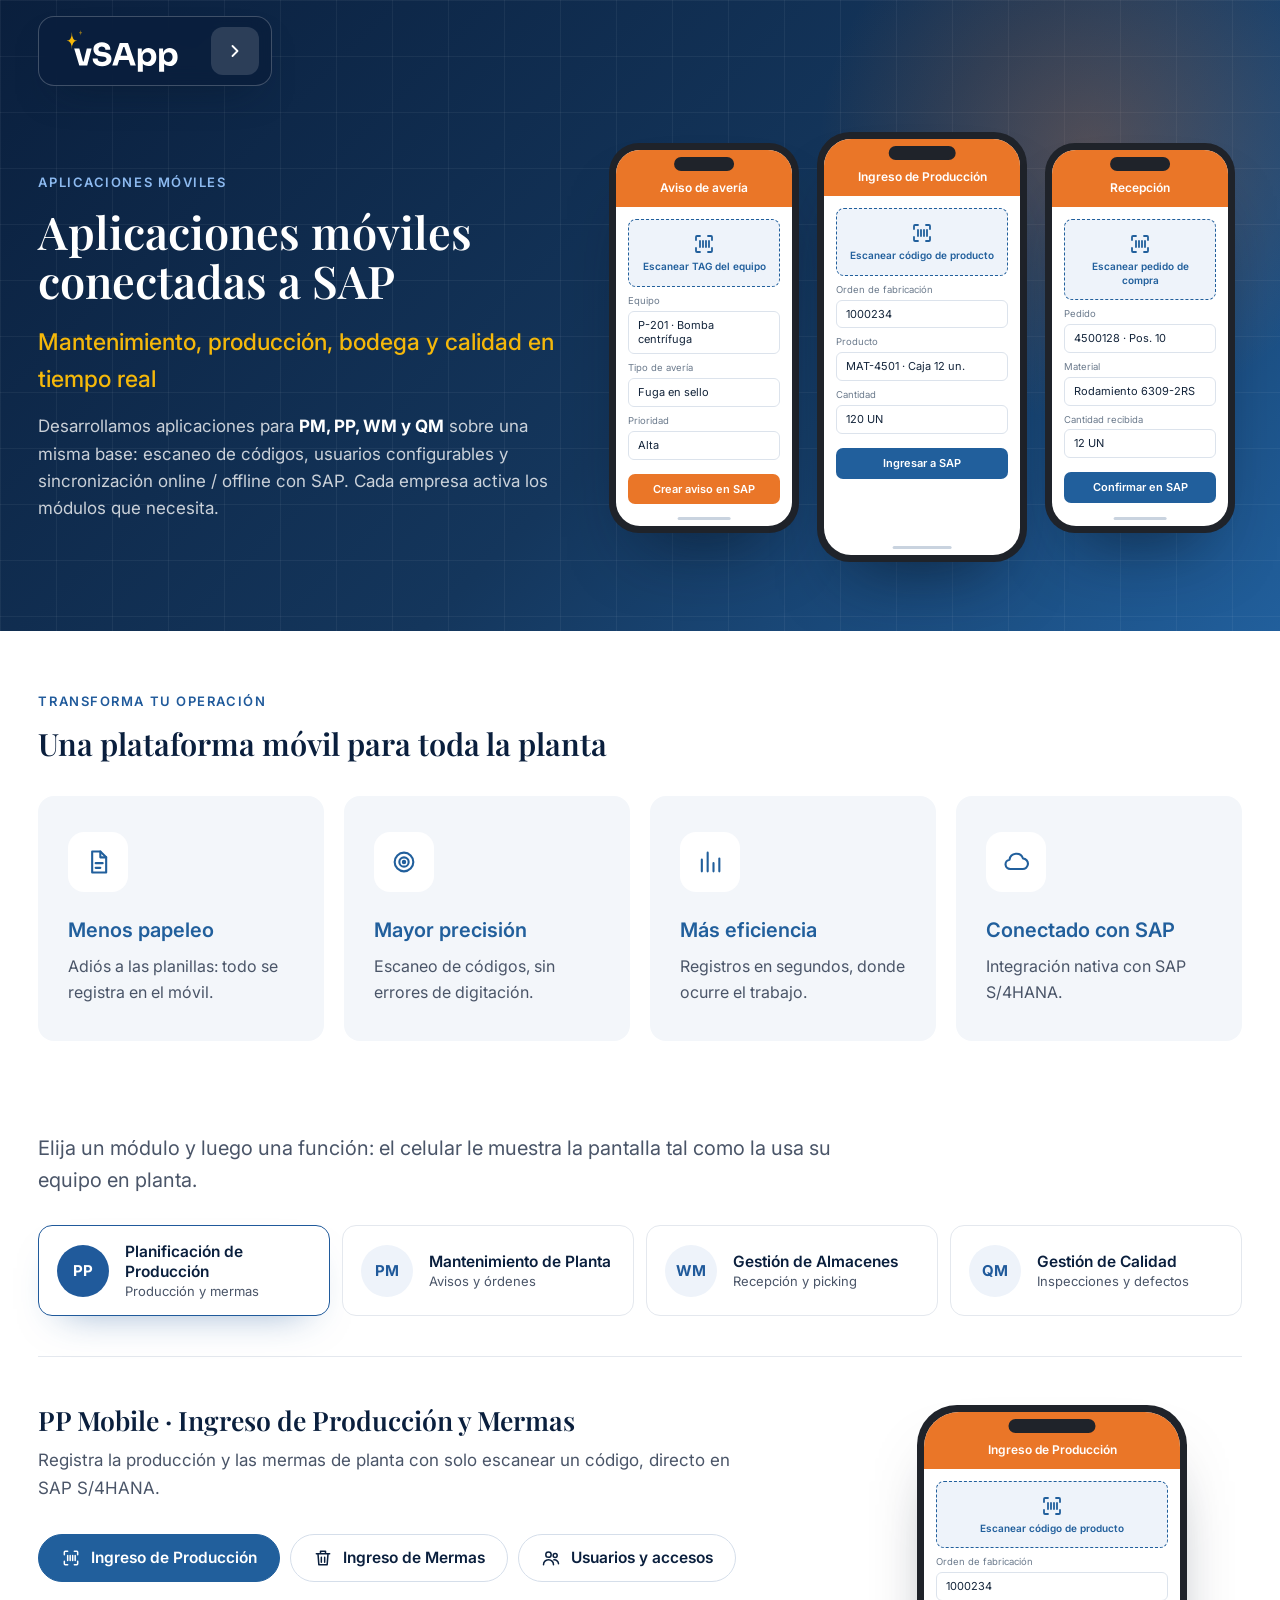
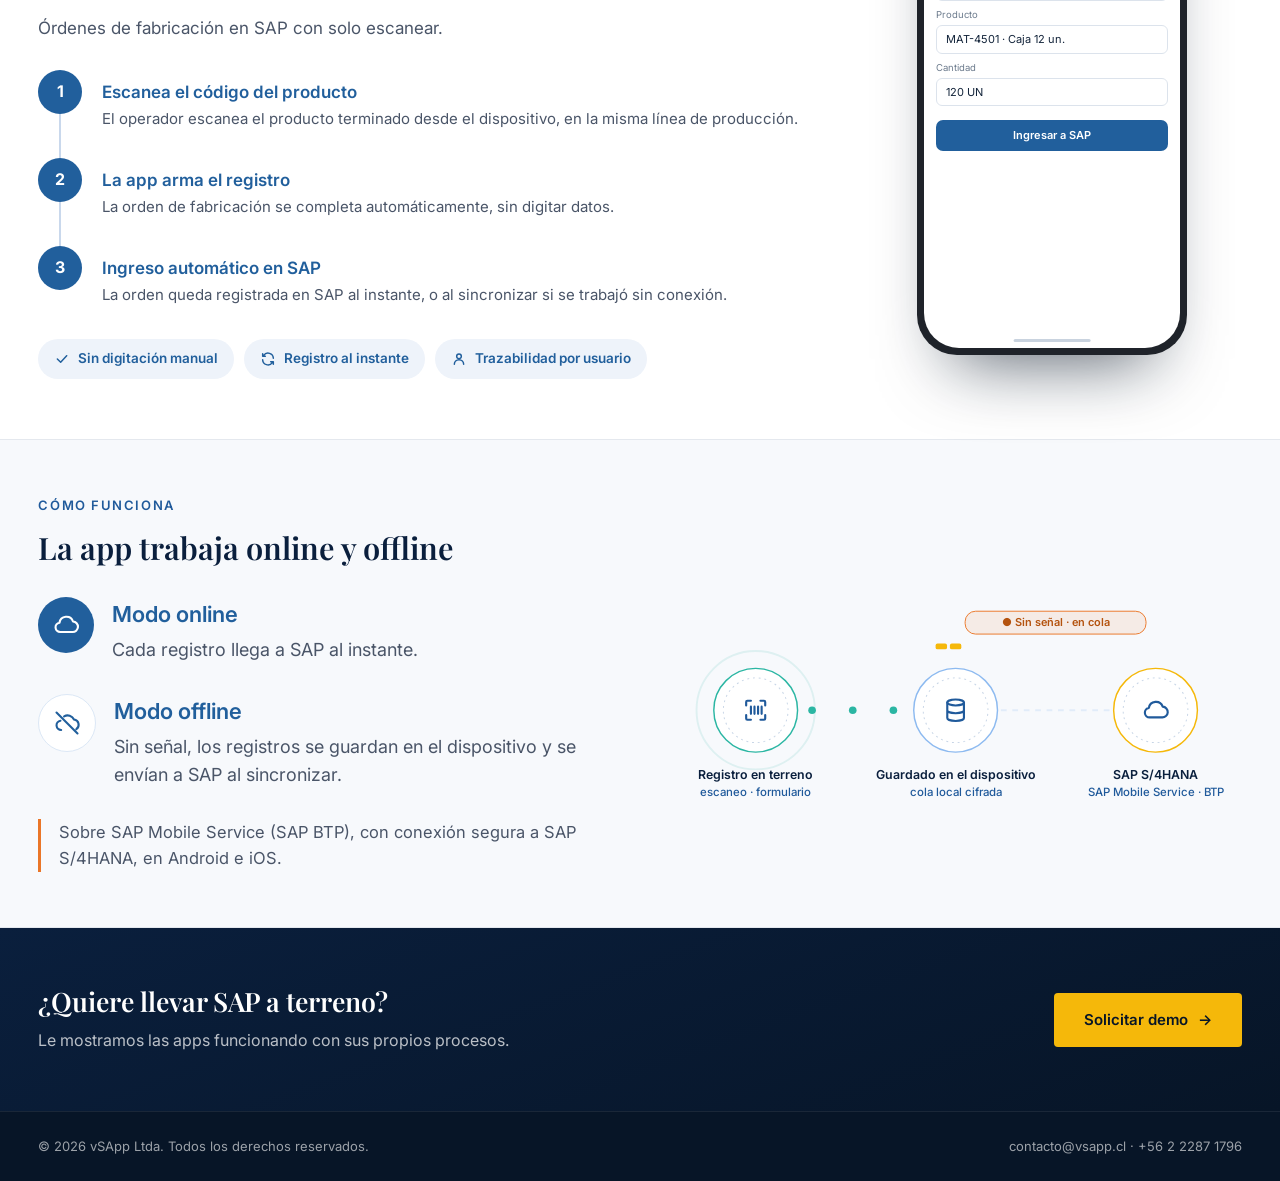
==== commit 69f5f3ae: "Rediseño del sitio: Inicio, Servicios, Conózcanos y Aplicaciones móviles - Nuevas páginas servicios." ====
--- a/aplicaciones-moviles.html
+++ b/aplicaciones-moviles.html
@@ -1,351 +1,478 @@
-<!DOCTYPE html>
+<!doctype html>
 <html lang="es">
 <head>
-  <meta charset="UTF-8">
-  <meta name="viewport" content="width=device-width, initial-scale=1.0">
-  <title>Simulador de apps móviles SAP Mobile Service | vSApp</title>
-  <meta name="description" content="Pruebe en un simulador interactivo las aplicaciones móviles que vSApp desarrolla sobre SAP Mobile Service para los módulos PM, WM, QM y PP, conectadas nativamente a SAP S/4HANA.">
-  <meta name="theme-color" content="#0A1F3D">
-
-  <link rel="icon" type="image/svg+xml" href="assets/img/logo.svg">
-
-  <!-- Tipografías: Playfair Display (titulares, serif elegante) + Inter (cuerpo, sans moderna) -->
-  <link rel="preconnect" href="https://fonts.googleapis.com">
-  <link rel="preconnect" href="https://fonts.gstatic.com" crossorigin>
-  <link href="https://fonts.googleapis.com/css2?family=Playfair+Display:wght@500;600;700&family=Inter:wght@300;400;500;600;700&display=swap" rel="stylesheet">
-
-  <link rel="stylesheet" href="css/styles.css">
-
-  <!-- Fallback sin JavaScript: evita que el panel quede invisible si el script no carga -->
-  <noscript>
-    <style>[data-animate] { opacity: 1 !important; transform: none !important; }</style>
-  </noscript>
+<meta charset="utf-8">
+<meta name="viewport" content="width=device-width, initial-scale=1">
+<title>vSApp · Aplicaciones móviles</title>
+<meta name="description" content="Aplicaciones móviles conectadas a SAP para PM, PP, WM y QM, con trabajo online y offline.">
+<link rel="icon" type="image/svg+xml" href="assets/img/logo.svg">
+<link rel="preconnect" href="https://fonts.googleapis.com">
+<link rel="stylesheet" href="https://fonts.googleapis.com/css2?family=Playfair+Display:wght@500;600;700&amp;family=Inter:wght@300;400;500;600;700&amp;family=Archivo:wdth,wght@100..125,600..800&amp;family=IBM+Plex+Mono:wght@400;500&amp;family=IBM+Plex+Sans:wght@400;500;600&amp;display=swap">
+<style>
+v-if{display:contents}v-if[hidden]{display:none!important}
+body{margin:0}
+h1,h2,h3,h4,p,ul,ol{margin:0}
+ul{padding:0;list-style:none}
+a{color:#0A1F3D}a:hover{color:#1F8C7E}
+.v-reveal{animation:reveal 1.1s cubic-bezier(.65,0,.35,1) both}
+@keyframes reveal{from{clip-path:circle(0% at 70% 40%)}to{clip-path:circle(150% at 70% 40%)}}
+.nav-row{display:none!important}
+.nav-ic-open{display:none}
+@media (hover:hover){.nav-pill:hover .nav-row{display:flex!important}.nav-pill:hover .nav-ic-open{display:block}.nav-pill:hover .nav-ic-closed{display:none}}
+.nav-pill[data-open="true"] .nav-row{display:flex!important}
+.nav-pill[data-open="true"] .nav-ic-open{display:block}.nav-pill[data-open="true"] .nav-ic-closed{display:none}
+.nav-btn{transition:background .3s}.nav-btn:hover{background:rgba(255,255,255,0.22)}
+.nav-row{animation:navSlide .45s cubic-bezier(.22,1,.36,1) both}
+.nav-link{transition:background .2s,color .2s}.nav-link:hover{background:rgba(255,255,255,0.10);color:#FFFFFF}
+@keyframes navSlide{from{opacity:0;transform:translateX(-14px)}to{opacity:1;transform:none}}
+/* Selector de módulos */
+.m-tab{display:flex;align-items:center;gap:16px;width:100%;padding:16px 18px;border-radius:14px;border:1px solid #E4E8EE;background:#FFFFFF;color:#0A1F3D;font-family:inherit;cursor:pointer;transition:border-color .3s,box-shadow .3s,transform .3s}
+.m-tab:hover{border-color:#A7C8EC;transform:translateX(4px)}
+.m-tab .m-code{flex:none;width:52px;height:52px;border-radius:50%;display:flex;align-items:center;justify-content:center;font-weight:700;font-size:15px;background:#EEF3FA;color:#205A9B;transition:background .3s,color .3s}
+.m-tab .m-sub{color:#4A5568}
+.m-tab.on{border-color:#205A9B;box-shadow:0 18px 40px -24px rgba(32,90,155,.55)}
+.m-tab.on .m-code{background:#205A9B;color:#FFFFFF}
+.m-swap{animation:swap .5s cubic-bezier(.22,1,.36,1) both}
+@keyframes swap{from{opacity:0;transform:translateY(12px)}to{opacity:1;transform:none}}
+.phone{animation:float 6s ease-in-out infinite}
+@keyframes float{0%,100%{transform:translateY(0)}50%{transform:translateY(-10px)}}
+/* Aplicaciones: portada y bloques */
+.ph{flex:none}
+.f1{animation:float 6s ease-in-out infinite}.f2{animation:float 6s ease-in-out -2s infinite}.f3{animation:float 6s ease-in-out -4s infinite}
+.a-glow{animation:glow 9s ease-in-out infinite alternate}
+@keyframes glow{to{transform:translate(-60px,40px) scale(1.1)}}
+.a-tile{padding:28px;border-radius:16px;background:#F3F6FA;transition:transform .5s cubic-bezier(.22,1,.36,1),box-shadow .5s,background .5s}
+.a-tile:hover{transform:translateY(-6px);background:#FFFFFF;box-shadow:0 30px 60px -34px rgba(33,95,156,.45)}
+.a-ic{width:52px;height:52px;border-radius:14px;background:#FFFFFF;color:#215F9C;display:flex;align-items:center;justify-content:center;flex:none;transition:background .4s,color .4s,transform .5s cubic-bezier(.22,1,.36,1)}
+.a-tile:hover .a-ic{background:#215F9C;color:#FFFFFF;transform:rotate(-6deg) scale(1.06)}
+.a-tab{display:inline-flex;align-items:center;gap:10px;padding:13px 22px;border-radius:99px;border:1px solid #D5DEEA;background:#FFFFFF;color:#0A1F3D;font-family:inherit;font-size:15.5px;font-weight:600;cursor:pointer;transition:background .3s,color .3s,border-color .3s}
+.a-tab:hover{border-color:#215F9C}
+.a-tab.on{background:#215F9C;border-color:#215F9C;color:#FFFFFF}
+.a-field{display:flex;gap:16px;align-items:flex-start;padding:20px;border-radius:14px;background:#FFFFFF;border:1px solid #E4E8EE;color:#215F9C;transition:transform .4s,box-shadow .4s}
+.a-field .a-ic{background:#EEF3FA}
+.a-field .a-ft{color:#4A5568}
+.a-field:hover{transform:translateY(-4px);box-shadow:0 24px 48px -30px rgba(33,95,156,.45)}
+.a-field.hl{background:#215F9C;border-color:#215F9C;color:#FFFFFF}
+.a-field.hl .a-ft{color:rgba(255,255,255,.8)}
+.a-field.hl .a-ic{background:rgba(255,255,255,.15);color:#FFFFFF}
+.a-flow{display:flex;flex-direction:column;align-items:center;gap:12px;width:150px;padding:22px 12px;border-radius:14px;background:#F3F6FA;text-align:center;font-weight:600;font-size:14px;color:#215F9C}
+.a-arrow{animation:nudge 1.6s ease-in-out infinite}
+@keyframes nudge{50%{transform:translateX(5px)}}
+.a-spin svg{animation:spin 4s linear infinite}
+@keyframes spin{to{transform:rotate(360deg)}}
+.a-photo img{transition:transform 1.2s cubic-bezier(.22,1,.36,1)}.a-photo:hover img{transform:scale(1.04)}
+.a-chev{display:flex;flex-direction:column;gap:2px;padding:18px 34px 18px 22px;color:#FFFFFF;clip-path:polygon(0 0,calc(100% - 18px) 0,100% 50%,calc(100% - 18px) 100%,0 100%,12px 50%);transition:transform .4s cubic-bezier(.22,1,.36,1),filter .4s}
+.a-step:first-child .a-chev{clip-path:polygon(0 0,calc(100% - 18px) 0,100% 50%,calc(100% - 18px) 100%,0 100%)}
+.a-step:hover .a-chev{transform:translateY(-4px);filter:brightness(1.12)}
+.v-why{transition:border-color .5s}.v-why:hover{border-color:#0A1F3D}
+.a-scan{animation:scan 5s linear infinite}
+@keyframes scan{from{top:-80px}to{top:100%}}
+.a-grid{animation:gridmove 12s linear infinite}
+@keyframes gridmove{to{background-position:28px 28px}}
+.m-ph{margin:0}
+v-if:has(> .m-row){display:block;width:100%}
+@media (max-width:900px){.m-ph{margin:0 auto}}
+@media (min-width:1280px){.m-row .m-ph{margin:-210px auto 0}}
+.a-fgrid{grid-template-columns:repeat(2,minmax(0,1fr))}
+@media (max-width:640px){.a-fgrid{grid-template-columns:1fr}}
+@media (min-width:1100px){.a-sync-col .a-sync{margin-top:-48px;margin-right:64px}}
+@media (prefers-reduced-motion:reduce){.a-scan,.a-grid{animation:none}.f1,.f2,.f3,.a-glow,.a-arrow,.a-spin svg{animation:none}}
+
+@media (max-width:640px){.ph.f1,.ph.f3{display:none}}
+</style>
+<style>
+/* Carga uniforme: los bloques aparecen al llegar a ellos (js/vsapp-motion.js) */
+.v-reveal,.v-up,.s-card{animation:none!important}
+.js-motion [data-rv]{opacity:0;transform:translateY(28px);transition:opacity .8s cubic-bezier(.22,1,.36,1),transform .8s cubic-bezier(.22,1,.36,1);transition-delay:var(--rv-d,0ms)}
+.js-motion [data-rv].rv-in{opacity:1;transform:none}
+/* Pantalla esqueleto: solo aparece si la carga tarda más de 0,3 s */
+.vs-skel{position:fixed;inset:0;z-index:5000;background:#FFFFFF;opacity:0;pointer-events:none;animation:skelIn .25s .3s forwards;transition:opacity .4s;overflow:hidden}
+.vs-skel.done{opacity:0!important;animation:none}
+.vs-skel i{display:block;border-radius:10px;background:linear-gradient(90deg,#EDF1F6 0%,#F6F8FB 40%,#EDF1F6 80%);background-size:200% 100%;animation:skelShine 1.3s linear infinite}
+.vs-skel .sk-in{max-width:1440px;margin:0 auto;padding:16px clamp(16px,3vw,48px)}
+.vs-skel .sk-nav{width:min(520px,70%);height:66px;border-radius:16px}
+.vs-skel .sk-hero{display:flex;gap:48px;align-items:center;margin-top:72px}
+.vs-skel .sk-col{flex:1 1 0;min-width:0}
+.vs-skel .sk-kick{width:160px;height:14px;margin-bottom:22px}
+.vs-skel .sk-h{height:44px;margin-bottom:14px}
+.vs-skel .sk-t{height:14px;margin-top:12px}
+.vs-skel .sk-media{flex:0 0 38%;height:320px;border-radius:20px}
+.vs-skel .sk-cards{display:flex;gap:24px;margin-top:64px}
+.vs-skel .sk-card{flex:1 1 0;height:180px;border-radius:20px}
+@media (max-width:760px){.vs-skel .sk-media,.vs-skel .sk-card:nth-child(n+2){display:none}}
+@keyframes skelIn{to{opacity:1}}
+@keyframes skelShine{from{background-position:200% 0}to{background-position:-200% 0}}
+@media (prefers-reduced-motion:reduce){.js-motion [data-rv]{transition:opacity .3s;transform:none}.vs-skel i{animation:none}}
+</style>
 </head>
-<body class="app-page-body">
-
-  <a class="skip-link" href="#main">Saltar al contenido principal</a>
-
-  <!-- ==================== NAVBAR (igual que index.html; enlaza de vuelta a las secciones del sitio) ==================== -->
-  <header class="navbar" id="navbar">
-    <div class="navbar__inner">
-      <a href="index.html" class="navbar__brand" aria-label="vSApp - Inicio">
-        <img class="navbar__logo" src="assets/img/logo-header.svg" alt="" width="113" height="44">
-      </a>
-
-      <button class="navbar__toggle" id="navToggle" aria-expanded="false" aria-controls="navMenu" aria-label="Abrir menú de navegación">
-        <span class="navbar__toggle-bar"></span>
-        <span class="navbar__toggle-bar"></span>
-        <span class="navbar__toggle-bar"></span>
-      </button>
-    </div>
-
-    <nav class="navbar__menu" id="navMenu" aria-label="Navegación principal">
-      <ul class="navbar__list">
-        <li><a href="index.html#sobre" class="navbar__link">Sobre nosotros</a></li>
-        <li><a href="index.html#servicios" class="navbar__link">Nuestros Servicios</a></li>
-        <li><a href="index.html#app-movil" class="navbar__link">Aplicaciones móviles</a></li>
-        <li><a href="index.html#contacto" class="navbar__link">Contáctanos</a></li>
+<body>
+<div class="vs-skel" id="vsSkel" aria-hidden="true"><div class="sk-in">
+  <i class="sk-nav"></i>
+  <div class="sk-hero"><div class="sk-col"><i class="sk-kick"></i><i class="sk-h" style="width:88%"></i><i class="sk-h" style="width:64%"></i><i class="sk-t" style="width:72%"></i><i class="sk-t" style="width:58%"></i></div><i class="sk-media"></i></div>
+  <div class="sk-cards"><i class="sk-card"></i><i class="sk-card"></i><i class="sk-card"></i></div>
+</div></div>
+<noscript><style>.vs-skel{display:none}</style></noscript>
+<div class="v-reveal" style="font-family: 'Inter', -apple-system, 'Segoe UI', sans-serif; font-size: 16px; line-height: 1.6; color: #0A1F3D; background: #FFFFFF; -webkit-font-smoothing: antialiased;">
+
+<!-- Barra superior: mismo navbar del Inicio, con menú desplegable que indica la sección actual -->
+<header style="position: sticky; top: 0; z-index: 20; pointer-events: none; height: 0; overflow: visible;">
+  <div style="max-width: 1440px; margin: 0 auto; padding: 16px clamp(16px, 3vw, 48px);">
+    <div class="nav-pill" data-bind-data-open="navExpanded" style="display: inline-flex; flex-wrap: wrap; align-items: center; gap: 12px 32px; padding: 10px 12px 10px 26px; border: 1px solid rgba(255,255,255,0.22); border-radius: 16px; max-width: 100%; box-sizing: border-box; pointer-events: auto; background: rgba(10,31,61,0.92); backdrop-filter: blur(10px); -webkit-backdrop-filter: blur(10px); box-shadow: 0 18px 40px -22px rgba(7,21,39,0.6);">
+      <a href="index.html" aria-label="vSApp, inicio" style="display: flex; align-items: center;"><img src="assets/img/logo-blanco.svg" alt="vSApp" style="height: 44px; width: auto; display: block;"></a>
+      <nav aria-label="Navegación principal" style="display: flex; flex-wrap: wrap; align-items: center; gap: 8px;">
+        <button type="button" class="nav-btn" data-on-click="toggleNav" data-bind-aria-expanded="navExpanded" aria-label="Menú de secciones" style="display: flex; align-items: center; gap: 0; padding: 14px; border-radius: 12px; border: 0; background: rgba(255,255,255,0.14); color: #FFFFFF; font-family: inherit; font-size: 18px; font-weight: 600; cursor: pointer;">
+          <svg class="nav-ic-open" aria-hidden="true" viewBox="0 0 24 24" fill="none" stroke="currentColor" stroke-width="2.2" stroke-linecap="round" stroke-linejoin="round" style="width: 20px; height: 20px; flex: none;"><path d="M15 6l-6 6 6 6"></path></svg>
+          <svg class="nav-ic-closed" aria-hidden="true" viewBox="0 0 24 24" fill="none" stroke="currentColor" stroke-width="2.2" stroke-linecap="round" stroke-linejoin="round" style="width: 20px; height: 20px; flex: none;"><path d="M9 6l6 6-6 6"></path></svg>
+        </button>
+        <div class="nav-row" style="display: flex; flex-wrap: wrap; align-items: center; gap: 8px;">
+          <a href="index.html" class="nav-link" style="color: rgba(255,255,255,0.85); font-size: 15px; font-weight: 500; text-decoration: none; padding: 10px 18px; border-radius: 8px; white-space: nowrap;">Inicio</a>
+          <a href="conozcanos.html" class="nav-link" style="color: rgba(255,255,255,0.85); font-size: 15px; font-weight: 500; text-decoration: none; padding: 10px 18px; border-radius: 8px; white-space: nowrap;">Sobre nosotros</a>
+          <a href="servicios.html" class="nav-link" style="color: rgba(255,255,255,0.85); font-size: 15px; font-weight: 500; text-decoration: none; padding: 10px 18px; border-radius: 8px; white-space: nowrap;">Nuestros Servicios</a>
+          <a href="index.html#contacto" class="nav-link" style="color: rgba(255,255,255,0.85); font-size: 15px; font-weight: 500; text-decoration: none; padding: 10px 18px; border-radius: 8px; white-space: nowrap;">Contáctanos</a>
+        </div>
+      </nav>
+    </div>
+  </div>
+</header>
+
+<!-- Portada -->
+<section style="position: relative; overflow: hidden; background: linear-gradient(135deg, #0A1F3D 0%, #14365C 55%, #215F9C 100%); color: #FFFFFF;">
+  <div aria-hidden="true" style="position: absolute; inset: 0; background-image: linear-gradient(rgba(255,255,255,0.05) 1px, transparent 1px), linear-gradient(90deg, rgba(255,255,255,0.05) 1px, transparent 1px); background-size: 56px 56px;"></div>
+  <div aria-hidden="true" class="a-glow" style="position: absolute; width: 620px; height: 620px; right: -120px; top: -160px; border-radius: 50%; background: radial-gradient(circle, rgba(234,118,40,0.28), transparent 62%);"></div>
+  <div style="position: relative; max-width: 1440px; margin: 0 auto; padding: 0 clamp(20px, 3vw, 48px); padding-top: 132px; padding-bottom: 69px; display: flex; flex-wrap: wrap; align-items: center; gap: 40px 46px;">
+    <div style="flex: 1 1 440px; min-width: 0;">
+      <p style="font-size: 13px; font-weight: 600; letter-spacing: 0.12em; text-transform: uppercase; color: #8DBAF0; margin-bottom: 14px;">Aplicaciones móviles</p>
+      <h1 style="font-family: 'Playfair Display', Georgia, serif; font-weight: 600; font-size: clamp(30px, 3.52vw, 46px); line-height: 1.1; max-width: 14em;">Aplicaciones móviles conectadas a SAP</h1>
+      <p style="color: #F5B80A; font-size: clamp(19px, 1.8vw, 24px); font-weight: 500; margin-top: 18px;">Mantenimiento, producción, bodega y calidad en tiempo real</p>
+      <p style="color: rgba(255,255,255,0.78); font-size: 17px; margin-top: 16px; max-width: 52ch;">Desarrollamos aplicaciones para <strong style="color: #FFFFFF;">PM, PP, WM y QM</strong> sobre una misma base: escaneo de códigos, usuarios configurables y sincronización online / offline con SAP. Cada empresa activa los módulos que necesita.</p>
+      
+    </div>
+    <div style="flex: 1 1 560px; min-width: 0; display: flex; justify-content: center; align-items: flex-end; gap: 18px;">
+      <div class="ph f1" style="width: 190px; height: 390px; border-radius: 30px; background: #1F232A; padding: 7px; box-sizing: border-box; box-shadow: 0 40px 70px -36px rgba(7,21,39,.7); margin-bottom: 29px;">
+          <div style="position: relative; width: 100%; height: 100%; border-radius: 24px; overflow: hidden; background: #FFFFFF; color: #13243A; font-family: 'Inter', sans-serif; line-height: 1.35;"><div style="background: #EA7628; color: #FFFFFF; padding: 30px 12px 11px; text-align: center; font-weight: 600; font-size: 12px;">Aviso de avería</div><div style="padding: 12px;"><div style="border: 1.5px dashed #215F9C; border-radius: 8px; background: #EEF3FA; padding: 12px 8px; text-align: center; color: #215F9C; font-size: 10px; font-weight: 600; display: flex; flex-direction: column; align-items: center; gap: 4px;"><svg aria-hidden="true" viewBox="0 0 24 24" fill="none" stroke="currentColor" stroke-width="1.8" stroke-linecap="round" stroke-linejoin="round" style="width: 24px; height: 24px; flex: none;"><path d="M4 8V5a1 1 0 0 1 1-1h3M16 4h3a1 1 0 0 1 1 1v3M20 16v3a1 1 0 0 1-1 1h-3M8 20H5a1 1 0 0 1-1-1v-3"></path><path d="M8 9v6M11 9v6M14 9v6M17 9v6"></path></svg>Escanear TAG del equipo</div><p style="font-size: 9.5px; color: #6B7A8C; margin: 8px 0 3px;">Equipo</p><div style="border: 1px solid #DCE3EC; border-radius: 6px; background: #FFFFFF; padding: 6px 9px; font-size: 11px;">P-201 · Bomba centrífuga</div><p style="font-size: 9.5px; color: #6B7A8C; margin: 8px 0 3px;">Tipo de avería</p><div style="border: 1px solid #DCE3EC; border-radius: 6px; background: #FFFFFF; padding: 6px 9px; font-size: 11px;">Fuga en sello</div><p style="font-size: 9.5px; color: #6B7A8C; margin: 8px 0 3px;">Prioridad</p><div style="border: 1px solid #DCE3EC; border-radius: 6px; background: #FFFFFF; padding: 6px 9px; font-size: 11px;">Alta</div><div style="margin-top: 14px; background: #EA7628; color: #FFFFFF; border-radius: 7px; text-align: center; padding: 8px; font-size: 11px; font-weight: 600;">Crear aviso en SAP</div></div><span aria-hidden="true" style="position: absolute; top: 7px; left: 50%; transform: translateX(-50%); width: 34%; height: 14px; border-radius: 99px; background: #1F232A;"></span><span aria-hidden="true" style="position: absolute; bottom: 6px; left: 50%; transform: translateX(-50%); width: 30%; height: 3px; border-radius: 99px; background: #C9D3DF;"></span></div>
+        </div>
+      <div class="ph f2" style="width: 210px; height: 430px; border-radius: 33px; background: #1F232A; padding: 7px; box-sizing: border-box; box-shadow: 0 40px 70px -36px rgba(7,21,39,.7); ">
+          <div style="position: relative; width: 100%; height: 100%; border-radius: 27px; overflow: hidden; background: #FFFFFF; color: #13243A; font-family: 'Inter', sans-serif; line-height: 1.35;"><div style="background: #EA7628; color: #FFFFFF; padding: 30px 12px 11px; text-align: center; font-weight: 600; font-size: 12px;">Ingreso de Producción</div><div style="padding: 12px;"><div style="border: 1.5px dashed #215F9C; border-radius: 8px; background: #EEF3FA; padding: 12px 8px; text-align: center; color: #215F9C; font-size: 10px; font-weight: 600; display: flex; flex-direction: column; align-items: center; gap: 4px;"><svg aria-hidden="true" viewBox="0 0 24 24" fill="none" stroke="currentColor" stroke-width="1.8" stroke-linecap="round" stroke-linejoin="round" style="width: 24px; height: 24px; flex: none;"><path d="M4 8V5a1 1 0 0 1 1-1h3M16 4h3a1 1 0 0 1 1 1v3M20 16v3a1 1 0 0 1-1 1h-3M8 20H5a1 1 0 0 1-1-1v-3"></path><path d="M8 9v6M11 9v6M14 9v6M17 9v6"></path></svg>Escanear código de producto</div><p style="font-size: 9.5px; color: #6B7A8C; margin: 8px 0 3px;">Orden de fabricación</p><div style="border: 1px solid #DCE3EC; border-radius: 6px; background: #FFFFFF; padding: 6px 9px; font-size: 11px;">1000234</div><p style="font-size: 9.5px; color: #6B7A8C; margin: 8px 0 3px;">Producto</p><div style="border: 1px solid #DCE3EC; border-radius: 6px; background: #FFFFFF; padding: 6px 9px; font-size: 11px;">MAT-4501 · Caja 12 un.</div><p style="font-size: 9.5px; color: #6B7A8C; margin: 8px 0 3px;">Cantidad</p><div style="border: 1px solid #DCE3EC; border-radius: 6px; background: #FFFFFF; padding: 6px 9px; font-size: 11px;">120 UN</div><div style="margin-top: 14px; background: #215F9C; color: #FFFFFF; border-radius: 7px; text-align: center; padding: 8px; font-size: 11px; font-weight: 600;">Ingresar a SAP</div></div><span aria-hidden="true" style="position: absolute; top: 7px; left: 50%; transform: translateX(-50%); width: 34%; height: 14px; border-radius: 99px; background: #1F232A;"></span><span aria-hidden="true" style="position: absolute; bottom: 6px; left: 50%; transform: translateX(-50%); width: 30%; height: 3px; border-radius: 99px; background: #C9D3DF;"></span></div>
+        </div>
+      <div class="ph f3" style="width: 190px; height: 390px; border-radius: 30px; background: #1F232A; padding: 7px; box-sizing: border-box; box-shadow: 0 40px 70px -36px rgba(7,21,39,.7); margin-bottom: 29px;">
+          <div style="position: relative; width: 100%; height: 100%; border-radius: 24px; overflow: hidden; background: #FFFFFF; color: #13243A; font-family: 'Inter', sans-serif; line-height: 1.35;"><div style="background: #EA7628; color: #FFFFFF; padding: 30px 12px 11px; text-align: center; font-weight: 600; font-size: 12px;">Recepción</div><div style="padding: 12px;"><div style="border: 1.5px dashed #215F9C; border-radius: 8px; background: #EEF3FA; padding: 12px 8px; text-align: center; color: #215F9C; font-size: 10px; font-weight: 600; display: flex; flex-direction: column; align-items: center; gap: 4px;"><svg aria-hidden="true" viewBox="0 0 24 24" fill="none" stroke="currentColor" stroke-width="1.8" stroke-linecap="round" stroke-linejoin="round" style="width: 24px; height: 24px; flex: none;"><path d="M4 8V5a1 1 0 0 1 1-1h3M16 4h3a1 1 0 0 1 1 1v3M20 16v3a1 1 0 0 1-1 1h-3M8 20H5a1 1 0 0 1-1-1v-3"></path><path d="M8 9v6M11 9v6M14 9v6M17 9v6"></path></svg>Escanear pedido de compra</div><p style="font-size: 9.5px; color: #6B7A8C; margin: 8px 0 3px;">Pedido</p><div style="border: 1px solid #DCE3EC; border-radius: 6px; background: #FFFFFF; padding: 6px 9px; font-size: 11px;">4500128 · Pos. 10</div><p style="font-size: 9.5px; color: #6B7A8C; margin: 8px 0 3px;">Material</p><div style="border: 1px solid #DCE3EC; border-radius: 6px; background: #FFFFFF; padding: 6px 9px; font-size: 11px;">Rodamiento 6309-2RS</div><p style="font-size: 9.5px; color: #6B7A8C; margin: 8px 0 3px;">Cantidad recibida</p><div style="border: 1px solid #DCE3EC; border-radius: 6px; background: #FFFFFF; padding: 6px 9px; font-size: 11px;">12 UN</div><div style="margin-top: 14px; background: #215F9C; color: #FFFFFF; border-radius: 7px; text-align: center; padding: 8px; font-size: 11px; font-weight: 600;">Confirmar en SAP</div></div><span aria-hidden="true" style="position: absolute; top: 7px; left: 50%; transform: translateX(-50%); width: 34%; height: 14px; border-radius: 99px; background: #1F232A;"></span><span aria-hidden="true" style="position: absolute; bottom: 6px; left: 50%; transform: translateX(-50%); width: 30%; height: 3px; border-radius: 99px; background: #C9D3DF;"></span></div>
+        </div>
+    </div>
+  </div>
+</section>
+
+<!-- Presentación general -->
+
+
+<!-- Explorar por módulo (PP / PM / WM / QM, formato PP) -->
+
+
+<!-- Cómo funciona (general) -->
+<section style="padding: 60px 0 55px">
+  <div style="max-width: 1440px; margin: 0 auto; padding: 0 clamp(20px, 3vw, 48px);">
+    <p style="font-size: 13px; font-weight: 600; letter-spacing: 0.12em; text-transform: uppercase; color: #205A9B; margin-bottom: 14px;">Transforma tu operación</p>
+    <h2 style="font-family: 'Playfair Display', Georgia, serif; font-weight: 600; font-size: clamp(25px, 2.4vw, 34px); line-height: 1.15; color: #0A1F3D;">Una plataforma móvil para toda la planta</h2>
+    <div style="display: flex; flex-wrap: wrap; gap: 29px 52px; margin-top: 35px; align-items: flex-start;">
+      <ul style="flex: 1 1 100%; min-width: 0; display: grid; grid-template-columns: repeat(auto-fit, minmax(240px, 1fr)); gap: 20px;">
+<li class="a-tile" style="display: flex; flex-direction: column; gap: 22px; padding: 36px 30px;"><span class="a-ic" style="width: 60px; height: 60px; border-radius: 16px;"><svg aria-hidden="true" viewBox="0 0 24 24" fill="none" stroke="currentColor" stroke-width="1.8" stroke-linecap="round" stroke-linejoin="round" style="width: 28px; height: 28px; flex: none;"><path d="M7 3h7l5 5v13H7z"></path><path d="M14 3v5h5M10 13h6M10 17h4"></path></svg></span><span><span style="display: block; font-weight: 600; font-size: 20px; color: #215F9C; margin-bottom: 8px;">Menos papeleo</span><span style="color: #4A5568; font-size: 16px;">Adiós a las planillas: todo se registra en el móvil.</span></span></li>
+<li class="a-tile" style="display: flex; flex-direction: column; gap: 22px; padding: 36px 30px;"><span class="a-ic" style="width: 60px; height: 60px; border-radius: 16px;"><svg aria-hidden="true" viewBox="0 0 24 24" fill="none" stroke="currentColor" stroke-width="1.8" stroke-linecap="round" stroke-linejoin="round" style="width: 28px; height: 28px; flex: none;"><circle cx="12" cy="12" r="8"></circle><circle cx="12" cy="12" r="4"></circle><circle cx="12" cy="12" r="1"></circle></svg></span><span><span style="display: block; font-weight: 600; font-size: 20px; color: #215F9C; margin-bottom: 8px;">Mayor precisión</span><span style="color: #4A5568; font-size: 16px;">Escaneo de códigos, sin errores de digitación.</span></span></li>
+<li class="a-tile" style="display: flex; flex-direction: column; gap: 22px; padding: 36px 30px;"><span class="a-ic" style="width: 60px; height: 60px; border-radius: 16px;"><svg aria-hidden="true" viewBox="0 0 24 24" fill="none" stroke="currentColor" stroke-width="1.8" stroke-linecap="round" stroke-linejoin="round" style="width: 28px; height: 28px; flex: none;"><path d="M5 20V10M10 20V4M15 20v-7M20 20v-11"></path></svg></span><span><span style="display: block; font-weight: 600; font-size: 20px; color: #215F9C; margin-bottom: 8px;">Más eficiencia</span><span style="color: #4A5568; font-size: 16px;">Registros en segundos, donde ocurre el trabajo.</span></span></li>
+<li class="a-tile" style="display: flex; flex-direction: column; gap: 22px; padding: 36px 30px;"><span class="a-ic" style="width: 60px; height: 60px; border-radius: 16px;"><svg aria-hidden="true" viewBox="0 0 24 24" fill="none" stroke="currentColor" stroke-width="1.8" stroke-linecap="round" stroke-linejoin="round" style="width: 28px; height: 28px; flex: none;"><path d="M7 18a4 4 0 0 1-.6-7.95A6 6 0 0 1 18 9a4.5 4.5 0 0 1-.5 9z"></path></svg></span><span><span style="display: block; font-weight: 600; font-size: 20px; color: rgb(33, 95, 156); margin-bottom: 8px">Conectado con SAP</span><span style="color: rgb(74, 85, 104); font-size: 16px">Integración nativa con SAP S/4HANA.</span></span></li>
       </ul>
-    </nav>
-
-    <div class="navbar__backdrop" id="navBackdrop" aria-hidden="true"></div>
-  </header>
-
-  <main id="main">
-
-    <!-- ==================== SIMULADOR DE APPS MÓVILES ====================
-         Página dedicada (ver README: "si se requiere contenido extenso por sección,
-         separar en páginas propias"). Reutiliza exactamente el mismo componente
-         .app-showcase de index.html#app-movil — mismo HTML/CSS/JS — solo que aquí
-         es el contenido central de la página, con el teléfono más grande
-         (.phone--large) al no competir con el resto de las secciones del sitio. -->
-    <section class="mobile-app app-page">
-      <div class="container">
-
-        <a href="index.html" class="app-page__back">← Volver a vSApp</a>
-
-        <div class="section-heading" data-animate="fade-up">
-          <span class="section-kicker">Simulador interactivo</span>
-          <h1 class="section-title">Pruebe SAP Mobile Service en acción</h1>
-          <p class="section-intro">
-            Seleccione un módulo — PM, WM, QM o PP — y explore su aplicación móvil como si tuviera el dispositivo en sus
-            manos. Las cuatro apps corren sobre <strong>SAP Mobile Service</strong> (SAP BTP), con integración nativa
-            online / offline a SAP S/4HANA.
-          </p>
-        </div>
-
-        <div class="app-showcase" data-animate="fade-up" data-delay="1">
-
-          <div class="app-showcase__modules" role="tablist" aria-label="Módulos SAP">
-            <button type="button" class="app-showcase__module-btn app-showcase__module-btn--pm is-active" id="module-pm" role="tab" aria-selected="true" data-module="pm" tabindex="0">
-              <span class="app-showcase__module-code">PM</span>
-              <span>
-                <span class="app-showcase__module-name">Mantenimiento de Planta</span>
-                <span class="app-showcase__module-desc">Avisos, órdenes y repuestos</span>
-              </span>
-            </button>
-            <button type="button" class="app-showcase__module-btn app-showcase__module-btn--wm" id="module-wm" role="tab" aria-selected="false" data-module="wm" tabindex="-1">
-              <span class="app-showcase__module-code">WM</span>
-              <span>
-                <span class="app-showcase__module-name">Gestión de Almacenes</span>
-                <span class="app-showcase__module-desc">Picking, traspasos y conteos</span>
-              </span>
-            </button>
-            <button type="button" class="app-showcase__module-btn app-showcase__module-btn--qm" id="module-qm" role="tab" aria-selected="false" data-module="qm" tabindex="-1">
-              <span class="app-showcase__module-code">QM</span>
-              <span>
-                <span class="app-showcase__module-name">Gestión de Calidad</span>
-                <span class="app-showcase__module-desc">Inspecciones y liberación de lotes</span>
-              </span>
-            </button>
-            <button type="button" class="app-showcase__module-btn app-showcase__module-btn--pp" id="module-pp" role="tab" aria-selected="false" data-module="pp" tabindex="-1">
-              <span class="app-showcase__module-code">PP</span>
-              <span>
-                <span class="app-showcase__module-name">Planificación de Producción</span>
-                <span class="app-showcase__module-desc">Confirmaciones y avance de orden</span>
-              </span>
-            </button>
-          </div>
-
-          <div class="app-showcase__stage app-showcase__stage--page">
-
-            <div class="app-showcase__info">
-
-              <div class="app-showcase__info-pane is-active" data-module="pm" aria-labelledby="module-pm">
-                <h2 class="app-showcase__info-title">PM Mobile — Mantenimiento de Planta</h2>
-                <p class="app-showcase__info-text">
-                  Sus técnicos gestionan avisos, órdenes y repuestos en modo <strong>online / offline</strong>, con captura
-                  fotográfica de averías directamente desde el equipo en terreno.
-                </p>
-                <ul class="app-showcase__info-list">
-                  <li>Gestión de avisos y órdenes de mantenimiento</li>
-                  <li>Captura fotográfica de averías</li>
-                  <li>Verificación de stock de repuestos</li>
-                  <li>Integración online / offline</li>
-                </ul>
-              </div>
-
-              <div class="app-showcase__info-pane app-showcase__info-pane--wm" data-module="wm" aria-labelledby="module-wm">
-                <h2 class="app-showcase__info-title">WM Mobile — Gestión de Almacenes</h2>
-                <p class="app-showcase__info-text">
-                  Sus operarios ejecutan picking, traspasos y conteos guiados desde el piso de bodega, con lectura de
-                  códigos y confirmación inmediata en SAP.
-                </p>
-                <ul class="app-showcase__info-list">
-                  <li>Recepción y ubicación de materiales</li>
-                  <li>Picking guiado por código</li>
-                  <li>Traspasos entre bodegas</li>
-                  <li>Conteo cíclico de inventario</li>
-                </ul>
-              </div>
-
-              <div class="app-showcase__info-pane app-showcase__info-pane--qm" data-module="qm" aria-labelledby="module-qm">
-                <h2 class="app-showcase__info-title">QM Mobile — Gestión de Calidad</h2>
-                <p class="app-showcase__info-text">
-                  Sus inspectores registran resultados de inspección y liberan o rechazan lotes desde cualquier punto de
-                  la planta, sin papeleo adicional.
-                </p>
-                <ul class="app-showcase__info-list">
-                  <li>Inspecciones de entrada y de proceso</li>
-                  <li>Registro de resultados por característica</li>
-                  <li>Notificaciones de calidad</li>
-                  <li>Liberación o rechazo de lotes</li>
-                </ul>
-              </div>
-
-              <div class="app-showcase__info-pane app-showcase__info-pane--pp" data-module="pp" aria-labelledby="module-pp">
-                <h2 class="app-showcase__info-title">PP Mobile — Planificación de Producción</h2>
-                <p class="app-showcase__info-text">
-                  Sus operadores confirman operaciones y consumos de componentes en línea, con visibilidad inmediata del
-                  avance de cada orden de producción.
-                </p>
-                <ul class="app-showcase__info-list">
-                  <li>Confirmación de operaciones</li>
-                  <li>Consumo de componentes</li>
-                  <li>Seguimiento de avance de la orden</li>
-                  <li>Reporte de paradas y tiempos muertos</li>
-                </ul>
-              </div>
-
-            </div>
-
-            <div class="app-showcase__device">
-              <div class="phone phone--single phone--large" aria-hidden="true">
-                <div class="phone__notch"></div>
-                <div class="phone__screen">
-
-                  <div class="app-screen app-screen--pm is-active" data-module="pm">
-                    <div class="app-screen__header">
-                      <span class="app-screen__icon">
-                        <svg viewBox="0 0 100 100" fill="none" stroke="currentColor" stroke-width="6" stroke-linecap="round" stroke-linejoin="round">
-                          <polygon points="50,8 87,29 87,71 50,92 13,71 13,29"/>
-                          <circle cx="50" cy="50" r="15"/>
-                        </svg>
-                      </span>
-                      <span class="app-screen__name">PM Mobile</span>
-                    </div>
-                    <div class="app-screen__tiles">
-                      <button type="button" class="app-screen__tile is-active" data-detail="Cree y dé seguimiento a avisos de avería, con estado y prioridad en tiempo real.">
-                        <span class="app-screen__tile-icon"><svg viewBox="0 0 100 100" fill="none" stroke="currentColor" stroke-width="6" stroke-linecap="round" stroke-linejoin="round"><path d="M50 14a20 20 0 0 0-20 20v12l-10 16h60l-10-16V34A20 20 0 0 0 50 14Z"/><path d="M42 84a8 8 0 0 0 16 0"/></svg></span>
-                        <span class="app-screen__tile-label">Avisos</span>
-                      </button>
-                      <button type="button" class="app-screen__tile" data-detail="Visualice, modifique y cierre órdenes de mantenimiento directamente desde el equipo.">
-                        <span class="app-screen__tile-icon"><svg viewBox="0 0 100 100" fill="none" stroke="currentColor" stroke-width="6" stroke-linecap="round" stroke-linejoin="round"><rect x="22" y="16" width="56" height="74" rx="8"/><rect x="38" y="10" width="24" height="14" rx="4"/><line x1="34" y1="42" x2="66" y2="42"/><line x1="34" y1="56" x2="66" y2="56"/><line x1="34" y1="70" x2="54" y2="70"/></svg></span>
-                        <span class="app-screen__tile-label">Órdenes</span>
-                      </button>
-                      <button type="button" class="app-screen__tile" data-detail="Consulte el stock disponible y asígnelo como componente en la orden.">
-                        <span class="app-screen__tile-icon"><svg viewBox="0 0 100 100" fill="none" stroke="currentColor" stroke-width="6" stroke-linecap="round" stroke-linejoin="round"><path d="M50 8 90 29v42l-40 21-40-21V29Z"/><path d="M10 29l40 21 40-21"/><line x1="50" y1="50" x2="50" y2="92"/></svg></span>
-                        <span class="app-screen__tile-label">Repuestos</span>
-                      </button>
-                      <button type="button" class="app-screen__tile" data-detail="Fotografíe la avería; la imagen queda anexada en el Content Server de SAP.">
-                        <span class="app-screen__tile-icon"><svg viewBox="0 0 100 100" fill="none" stroke="currentColor" stroke-width="6" stroke-linecap="round" stroke-linejoin="round"><rect x="12" y="28" width="76" height="52" rx="10"/><path d="M34 28l8-12h16l8 12"/><circle cx="50" cy="54" r="16"/></svg></span>
-                        <span class="app-screen__tile-label">Fotos</span>
-                      </button>
-                    </div>
-                    <div class="app-screen__detail">
-                      <p class="app-screen__detail-text">Cree y dé seguimiento a avisos de avería, con estado y prioridad en tiempo real.</p>
-                    </div>
-                  </div>
-
-                  <div class="app-screen app-screen--wm" data-module="wm">
-                    <div class="app-screen__header">
-                      <span class="app-screen__icon">
-                        <svg viewBox="0 0 100 100" fill="none" stroke="currentColor" stroke-width="6" stroke-linecap="round" stroke-linejoin="round">
-                          <path d="M50 8 90 29v42l-40 21-40-21V29Z"/>
-                          <path d="M10 29l40 21 40-21"/>
-                          <line x1="50" y1="50" x2="50" y2="92"/>
-                        </svg>
-                      </span>
-                      <span class="app-screen__name">WM Mobile</span>
-                    </div>
-                    <div class="app-screen__tiles">
-                      <button type="button" class="app-screen__tile is-active" data-detail="Registre la recepción de materiales y confirme su ubicación en bodega.">
-                        <span class="app-screen__tile-icon"><svg viewBox="0 0 100 100" fill="none" stroke="currentColor" stroke-width="6" stroke-linecap="round" stroke-linejoin="round"><path d="M14 44h22l8 14h12l8-14h22"/><path d="M14 44V24a4 4 0 0 1 4-4h64a4 4 0 0 1 4 4v20"/><path d="M14 44v30a6 6 0 0 0 6 6h60a6 6 0 0 0 6-6V44"/></svg></span>
-                        <span class="app-screen__tile-label">Recepción</span>
-                      </button>
-                      <button type="button" class="app-screen__tile" data-detail="Ejecute picking guiado leyendo el código de barras de cada ítem.">
-                        <span class="app-screen__tile-icon"><svg viewBox="0 0 100 100" fill="none" stroke="currentColor" stroke-width="6" stroke-linecap="round" stroke-linejoin="round"><line x1="16" y1="20" x2="16" y2="80"/><line x1="28" y1="20" x2="28" y2="80"/><line x1="38" y1="20" x2="38" y2="80"/><line x1="50" y1="20" x2="50" y2="80"/><line x1="58" y1="20" x2="58" y2="80"/><line x1="70" y1="20" x2="70" y2="80"/><line x1="84" y1="20" x2="84" y2="80"/></svg></span>
-                        <span class="app-screen__tile-label">Picking</span>
-                      </button>
-                      <button type="button" class="app-screen__tile" data-detail="Mueva materiales entre bodegas y confirme el traspaso al instante.">
-                        <span class="app-screen__tile-icon"><svg viewBox="0 0 100 100" fill="none" stroke="currentColor" stroke-width="6" stroke-linecap="round" stroke-linejoin="round"><path d="M18 34h54"/><path d="M58 20l14 14-14 14"/><path d="M82 66H28"/><path d="M42 52L28 66l14 14"/></svg></span>
-                        <span class="app-screen__tile-label">Traspasos</span>
-                      </button>
-                      <button type="button" class="app-screen__tile" data-detail="Realice conteos de inventario por zona y reporte diferencias.">
-                        <span class="app-screen__tile-icon"><svg viewBox="0 0 100 100" fill="none" stroke="currentColor" stroke-width="6" stroke-linecap="round" stroke-linejoin="round"><rect x="22" y="16" width="56" height="74" rx="8"/><rect x="38" y="10" width="24" height="14" rx="4"/><path d="M34 54l10 10 22-24"/></svg></span>
-                        <span class="app-screen__tile-label">Conteo cíclico</span>
-                      </button>
-                    </div>
-                    <div class="app-screen__detail">
-                      <p class="app-screen__detail-text">Registre la recepción de materiales y confirme su ubicación en bodega.</p>
-                    </div>
-                  </div>
-
-                  <div class="app-screen app-screen--qm" data-module="qm">
-                    <div class="app-screen__header">
-                      <span class="app-screen__icon">
-                        <svg viewBox="0 0 100 100" fill="none" stroke="currentColor" stroke-width="6" stroke-linecap="round" stroke-linejoin="round">
-                          <path d="M50 8 84 20v28c0 26-15 40-34 44-19-4-34-18-34-44V20Z"/>
-                          <path d="M34 50l11 11 21-23"/>
-                        </svg>
-                      </span>
-                      <span class="app-screen__name">QM Mobile</span>
-                    </div>
-                    <div class="app-screen__tiles">
-                      <button type="button" class="app-screen__tile is-active" data-detail="Registre inspecciones de entrada y de proceso con sus resultados.">
-                        <span class="app-screen__tile-icon"><svg viewBox="0 0 100 100" fill="none" stroke="currentColor" stroke-width="6" stroke-linecap="round" stroke-linejoin="round"><rect x="22" y="16" width="56" height="74" rx="8"/><rect x="38" y="10" width="24" height="14" rx="4"/><line x1="34" y1="42" x2="66" y2="42"/><line x1="34" y1="56" x2="66" y2="56"/><line x1="34" y1="70" x2="54" y2="70"/></svg></span>
-                        <span class="app-screen__tile-label">Inspecciones</span>
-                      </button>
-                      <button type="button" class="app-screen__tile" data-detail="Capture el resultado de cada característica evaluada del lote.">
-                        <span class="app-screen__tile-icon"><svg viewBox="0 0 100 100" fill="none" stroke="currentColor" stroke-width="6" stroke-linecap="round" stroke-linejoin="round"><rect x="22" y="16" width="56" height="74" rx="8"/><rect x="38" y="10" width="24" height="14" rx="4"/><path d="M34 54l10 10 22-24"/></svg></span>
-                        <span class="app-screen__tile-label">Resultados</span>
-                      </button>
-                      <button type="button" class="app-screen__tile" data-detail="Genere notificaciones de calidad ante una desviación detectada.">
-                        <span class="app-screen__tile-icon"><svg viewBox="0 0 100 100" fill="none" stroke="currentColor" stroke-width="6" stroke-linecap="round" stroke-linejoin="round"><path d="M50 14a20 20 0 0 0-20 20v12l-10 16h60l-10-16V34A20 20 0 0 0 50 14Z"/><path d="M42 84a8 8 0 0 0 16 0"/></svg></span>
-                        <span class="app-screen__tile-label">Notificaciones</span>
-                      </button>
-                      <button type="button" class="app-screen__tile" data-detail="Libere o rechace lotes según el resultado de la inspección.">
-                        <span class="app-screen__tile-icon"><svg viewBox="0 0 100 100" fill="none" stroke="currentColor" stroke-width="6" stroke-linecap="round" stroke-linejoin="round"><path d="M50 8 84 20v28c0 26-15 40-34 44-19-4-34-18-34-44V20Z"/><path d="M34 50l11 11 21-23"/></svg></span>
-                        <span class="app-screen__tile-label">Liberación</span>
-                      </button>
-                    </div>
-                    <div class="app-screen__detail">
-                      <p class="app-screen__detail-text">Registre inspecciones de entrada y de proceso con sus resultados.</p>
-                    </div>
-                  </div>
-
-                  <div class="app-screen app-screen--pp" data-module="pp">
-                    <div class="app-screen__header">
-                      <span class="app-screen__icon">
-                        <svg viewBox="0 0 100 100" fill="none" stroke="currentColor" stroke-width="6" stroke-linecap="round" stroke-linejoin="round">
-                          <circle cx="18" cy="26" r="9"/><circle cx="50" cy="74" r="9"/><circle cx="82" cy="26" r="9"/>
-                          <line x1="25" y1="32" x2="44" y2="66"/><line x1="75" y1="32" x2="56" y2="66"/>
-                        </svg>
-                      </span>
-                      <span class="app-screen__name">PP Mobile</span>
-                    </div>
-                    <div class="app-screen__tiles">
-                      <button type="button" class="app-screen__tile is-active" data-detail="Confirme operaciones de producción a medida que se ejecutan.">
-                        <span class="app-screen__tile-icon"><svg viewBox="0 0 100 100" fill="none" stroke="currentColor" stroke-width="6" stroke-linecap="round" stroke-linejoin="round"><rect x="22" y="16" width="56" height="74" rx="8"/><rect x="38" y="10" width="24" height="14" rx="4"/><path d="M34 54l10 10 22-24"/></svg></span>
-                        <span class="app-screen__tile-label">Confirmaciones</span>
-                      </button>
-                      <button type="button" class="app-screen__tile" data-detail="Registre el consumo de componentes contra la orden de producción.">
-                        <span class="app-screen__tile-icon"><svg viewBox="0 0 100 100" fill="none" stroke="currentColor" stroke-width="6" stroke-linecap="round" stroke-linejoin="round"><path d="M50 8 90 29v42l-40 21-40-21V29Z"/><path d="M10 29l40 21 40-21"/><line x1="50" y1="50" x2="50" y2="92"/></svg></span>
-                        <span class="app-screen__tile-label">Consumo</span>
-                      </button>
-                      <button type="button" class="app-screen__tile" data-detail="Consulte el porcentaje de avance de cada orden en tiempo real.">
-                        <span class="app-screen__tile-icon"><svg viewBox="0 0 100 100" fill="none" stroke="currentColor" stroke-width="6" stroke-linecap="round" stroke-linejoin="round"><path d="M18 74a32 32 0 1 1 64 0"/><line x1="50" y1="74" x2="66" y2="48"/><circle cx="50" cy="74" r="5"/></svg></span>
-                        <span class="app-screen__tile-label">Avance</span>
-                      </button>
-                      <button type="button" class="app-screen__tile" data-detail="Reporte paradas y tiempos muertos con su motivo asociado.">
-                        <span class="app-screen__tile-icon"><svg viewBox="0 0 100 100" fill="none" stroke="currentColor" stroke-width="6" stroke-linecap="round" stroke-linejoin="round"><path d="M50 16 90 84H10Z"/><line x1="50" y1="40" x2="50" y2="62"/><circle cx="50" cy="72" r="3" fill="currentColor" stroke="none"/></svg></span>
-                        <span class="app-screen__tile-label">Paradas</span>
-                      </button>
-                    </div>
-                    <div class="app-screen__detail">
-                      <p class="app-screen__detail-text">Confirme operaciones de producción a medida que se ejecutan.</p>
-                    </div>
-                  </div>
-
-                </div>
-              </div>
-            </div>
-
-          </div>
-
-          <p class="app-showcase__note">
-            Todas las apps corren sobre <strong>SAP Mobile Service</strong> en SAP BTP, con la misma base de seguridad,
-            sincronización y administración — reduciendo el papeleo y aumentando la precisión de los datos en terreno.
-          </p>
-
-        </div>
+    </div>
+  </div>
+</section><section id="modulos" style="padding: 24px 0 60px">
+  <div style="max-width: 1440px; margin: 0 auto; padding: 0 clamp(20px, 3vw, 48px);">
+    
+    <p style="color: #4A5568; font-size: 20px; margin-top: 12px; max-width: 64ch">Elija un módulo y luego una función: el celular le muestra la pantalla tal como la usa su equipo en planta.</p>
+    <div style="display: grid; grid-template-columns: repeat(auto-fit, minmax(240px, 1fr)); gap: 12px; margin-top: 29px;">
+        <button type="button" data-bind-class="mcls.pp" data-on-click="mpick.pp">
+          <span class="m-code">PP</span>
+          <span style="display: flex; flex-direction: column; text-align: left; line-height: 1.3;"><span style="font-weight: 600; font-size: 15.5px;">Planificación de Producción</span><span class="m-sub" style="font-size: 13px;">Producción y mermas</span></span>
+        </button>
+        <button type="button" data-bind-class="mcls.pm" data-on-click="mpick.pm">
+          <span class="m-code">PM</span>
+          <span style="display: flex; flex-direction: column; text-align: left; line-height: 1.3;"><span style="font-weight: 600; font-size: 15.5px;">Mantenimiento de Planta</span><span class="m-sub" style="font-size: 13px;">Avisos y órdenes</span></span>
+        </button>
+        <button type="button" data-bind-class="mcls.wm" data-on-click="mpick.wm">
+          <span class="m-code">WM</span>
+          <span style="display: flex; flex-direction: column; text-align: left; line-height: 1.3;"><span style="font-weight: 600; font-size: 15.5px;">Gestión de Almacenes</span><span class="m-sub" style="font-size: 13px;">Recepción y picking</span></span>
+        </button>
+        <button type="button" data-bind-class="mcls.qm" data-on-click="mpick.qm">
+          <span class="m-code">QM</span>
+          <span style="display: flex; flex-direction: column; text-align: left; line-height: 1.3;"><span style="font-weight: 600; font-size: 15.5px;">Gestión de Calidad</span><span class="m-sub" style="font-size: 13px;">Inspecciones y defectos</span></span>
+        </button>
+    </div>
+    <div style="margin-top: 40px; padding-top: 48px; border-top: 1px solid #E4E8EE">
+      <v-if data-if="mshow.pp">
+        <div class="m-swap">
+          <h2 style="font-family: 'Playfair Display', Georgia, serif; font-weight: 600; font-size: clamp(23px, 2.08vw, 29px); line-height: 1.2;">PP Mobile · Ingreso de Producción y Mermas</h2>
+          <p style="color: #4A5568; font-size: 17px; margin-top: 10px; max-width: 64ch;">Registra la producción y las mermas de planta con solo escanear un código, directo en SAP S/4HANA.</p>
+          <div role="tablist" style="display: flex; flex-wrap: wrap; gap: 10px; margin: 32px 0 33px;"><button type="button" data-bind-class="fcls.pp0" data-on-click="fpick.pp0"><svg aria-hidden="true" viewBox="0 0 24 24" fill="none" stroke="currentColor" stroke-width="1.8" stroke-linecap="round" stroke-linejoin="round" style="width: 20px; height: 20px; flex: none;"><path d="M4 8V5a1 1 0 0 1 1-1h3M16 4h3a1 1 0 0 1 1 1v3M20 16v3a1 1 0 0 1-1 1h-3M8 20H5a1 1 0 0 1-1-1v-3"></path><path d="M8 9v6M11 9v6M14 9v6M17 9v6"></path></svg><span>Ingreso de Producción</span></button><button type="button" data-bind-class="fcls.pp1" data-on-click="fpick.pp1"><svg aria-hidden="true" viewBox="0 0 24 24" fill="none" stroke="currentColor" stroke-width="1.8" stroke-linecap="round" stroke-linejoin="round" style="width: 20px; height: 20px; flex: none;"><path d="M4 7h16M10 11v6M14 11v6M6 7l1 13h10l1-13M9 7V4h6v3"></path></svg><span>Ingreso de Mermas</span></button><button type="button" data-bind-class="fcls.pp2" data-on-click="fpick.pp2"><svg aria-hidden="true" viewBox="0 0 24 24" fill="none" stroke="currentColor" stroke-width="1.8" stroke-linecap="round" stroke-linejoin="round" style="width: 20px; height: 20px; flex: none;"><circle cx="9" cy="8" r="3.2"></circle><path d="M3 20a6 6 0 0 1 12 0"></path><circle cx="17" cy="9" r="2.4"></circle><path d="M15.5 14.2A5 5 0 0 1 21 19"></path></svg><span>Usuarios y accesos</span></button></div>
+        <v-if data-if="fshow.pp0">
+          <div class="m-swap m-row" style="display: flex; flex-wrap: wrap; gap: 35px 64px; align-items: flex-start; justify-content: flex-start; width: 100%; box-sizing: border-box;">
+            <div style="flex: 0 1 760px; min-width: 0;"><p style="color: #4A5568; font-size: 17px; margin-bottom: 28px;">Órdenes de fabricación en SAP con solo escanear.</p><ol style="list-style: none; padding: 0; margin: 0;"><li style="display: flex; gap: 20px; position: relative; padding-bottom: 26px;"><span style="width: 44px; height: 44px; border-radius: 50%; background: #215F9C; color: #FFF; font-weight: 700; display: flex; align-items: center; justify-content: center; flex: none; position: relative; z-index: 1;">1</span><span aria-hidden="true" style="position: absolute; left: 21px; top: 44px; bottom: 0; width: 2px; background: #C9D8EC;"></span><span><span style="display: block; font-weight: 600; font-size: 17px; color: #215F9C; margin-top: 9px;">Escanea el código del producto</span><span style="color: #4A5568; font-size: 15px;">El operador escanea el producto terminado desde el dispositivo, en la misma línea de producción.</span></span></li>
+<li style="display: flex; gap: 20px; position: relative; padding-bottom: 26px;"><span style="width: 44px; height: 44px; border-radius: 50%; background: #215F9C; color: #FFF; font-weight: 700; display: flex; align-items: center; justify-content: center; flex: none; position: relative; z-index: 1;">2</span><span aria-hidden="true" style="position: absolute; left: 21px; top: 44px; bottom: 0; width: 2px; background: #C9D8EC;"></span><span><span style="display: block; font-weight: 600; font-size: 17px; color: #215F9C; margin-top: 9px;">La app arma el registro</span><span style="color: #4A5568; font-size: 15px;">La orden de fabricación se completa automáticamente, sin digitar datos.</span></span></li>
+<li style="display: flex; gap: 20px; position: relative; padding-bottom: 26px;"><span style="width: 44px; height: 44px; border-radius: 50%; background: #215F9C; color: #FFF; font-weight: 700; display: flex; align-items: center; justify-content: center; flex: none; position: relative; z-index: 1;">3</span><span><span style="display: block; font-weight: 600; font-size: 17px; color: #215F9C; margin-top: 9px;">Ingreso automático en SAP</span><span style="color: #4A5568; font-size: 15px;">La orden queda registrada en SAP al instante, o al sincronizar si se trabajó sin conexión.</span></span></li></ol><div style="display: flex; flex-wrap: wrap; gap: 10px; margin-top: 6px;"><span style="display: inline-flex; align-items: center; gap: 8px; padding: 9px 16px; border-radius: 99px; background: #EEF3FA; color: #215F9C; font-size: 13.5px; font-weight: 600;"><svg aria-hidden="true" viewBox="0 0 24 24" fill="none" stroke="currentColor" stroke-width="2.2" stroke-linecap="round" stroke-linejoin="round" style="width: 16px; height: 16px; flex: none;"><path d="M5 12l5 5 9-10"></path></svg>Sin digitación manual</span><span style="display: inline-flex; align-items: center; gap: 8px; padding: 9px 16px; border-radius: 99px; background: #EEF3FA; color: #215F9C; font-size: 13.5px; font-weight: 600;"><svg aria-hidden="true" viewBox="0 0 24 24" fill="none" stroke="currentColor" stroke-width="2.2" stroke-linecap="round" stroke-linejoin="round" style="width: 16px; height: 16px; flex: none;"><path d="M20 11a8 8 0 0 0-14.5-4.5L4 8M4 4v4h4M4 13a8 8 0 0 0 14.5 4.5L20 16M20 20v-4h-4"></path></svg>Registro al instante</span><span style="display: inline-flex; align-items: center; gap: 8px; padding: 9px 16px; border-radius: 99px; background: #EEF3FA; color: #215F9C; font-size: 13.5px; font-weight: 600;"><svg aria-hidden="true" viewBox="0 0 24 24" fill="none" stroke="currentColor" stroke-width="2.2" stroke-linecap="round" stroke-linejoin="round" style="width: 16px; height: 16px; flex: none;"><circle cx="12" cy="8" r="3.5"></circle><path d="M5 20a7 7 0 0 1 14 0"></path></svg>Trazabilidad por usuario</span></div></div>
+            <div class="m-ph" style="flex: 0 0 auto;"><div class="ph phone" style="width: 270px; height: 550px; border-radius: 40px; background: #1F232A; padding: 7px; box-sizing: border-box; box-shadow: 0 40px 70px -36px rgba(7,21,39,.7)">
+          <div style="position: relative; width: 100%; height: 100%; border-radius: 35px; overflow: hidden; background: #FFFFFF; color: #13243A; font-family: 'Inter', sans-serif; line-height: 1.35;"><div style="background: #EA7628; color: #FFFFFF; padding: 30px 12px 11px; text-align: center; font-weight: 600; font-size: 12px;">Ingreso de Producción</div><div style="padding: 12px;"><div style="border: 1.5px dashed #215F9C; border-radius: 8px; background: #EEF3FA; padding: 12px 8px; text-align: center; color: #215F9C; font-size: 10px; font-weight: 600; display: flex; flex-direction: column; align-items: center; gap: 4px;"><svg aria-hidden="true" viewBox="0 0 24 24" fill="none" stroke="currentColor" stroke-width="1.8" stroke-linecap="round" stroke-linejoin="round" style="width: 24px; height: 24px; flex: none;"><path d="M4 8V5a1 1 0 0 1 1-1h3M16 4h3a1 1 0 0 1 1 1v3M20 16v3a1 1 0 0 1-1 1h-3M8 20H5a1 1 0 0 1-1-1v-3"></path><path d="M8 9v6M11 9v6M14 9v6M17 9v6"></path></svg>Escanear código de producto</div><p style="font-size: 9.5px; color: #6B7A8C; margin: 8px 0 3px;">Orden de fabricación</p><div style="border: 1px solid #DCE3EC; border-radius: 6px; background: #FFFFFF; padding: 6px 9px; font-size: 11px;">1000234</div><p style="font-size: 9.5px; color: #6B7A8C; margin: 8px 0 3px;">Producto</p><div style="border: 1px solid #DCE3EC; border-radius: 6px; background: #FFFFFF; padding: 6px 9px; font-size: 11px;">MAT-4501 · Caja 12 un.</div><p style="font-size: 9.5px; color: #6B7A8C; margin: 8px 0 3px;">Cantidad</p><div style="border: 1px solid #DCE3EC; border-radius: 6px; background: #FFFFFF; padding: 6px 9px; font-size: 11px;">120 UN</div><div style="margin-top: 14px; background: #215F9C; color: #FFFFFF; border-radius: 7px; text-align: center; padding: 8px; font-size: 11px; font-weight: 600;">Ingresar a SAP</div></div><span aria-hidden="true" style="position: absolute; top: 7px; left: 50%; transform: translateX(-50%); width: 34%; height: 14px; border-radius: 99px; background: #1F232A;"></span><span aria-hidden="true" style="position: absolute; bottom: 6px; left: 50%; transform: translateX(-50%); width: 30%; height: 3px; border-radius: 99px; background: #C9D3DF;"></span></div>
+        </div></div>
+          </div>
+        </v-if>
+        <v-if data-if="fshow.pp1" hidden>
+          <div class="m-swap m-row" style="display: flex; flex-wrap: wrap; gap: 35px 64px; align-items: flex-start; justify-content: flex-start; width: 100%; box-sizing: border-box;">
+            <div style="flex: 0 1 760px; min-width: 0;"><p style="color: #4A5568; font-size: 17px; margin-bottom: 28px;">Cada merma registrada con su motivo e imputación en SAP.</p><div class="a-fgrid" style="display: grid; gap: 14px;"><div class="a-field"><span class="a-ic"><svg aria-hidden="true" viewBox="0 0 24 24" fill="none" stroke="currentColor" stroke-width="1.8" stroke-linecap="round" stroke-linejoin="round" style="width: 22px; height: 22px; flex: none;"><path d="M4 8V5a1 1 0 0 1 1-1h3M16 4h3a1 1 0 0 1 1 1v3M20 16v3a1 1 0 0 1-1 1h-3M8 20H5a1 1 0 0 1-1-1v-3"></path><path d="M8 9v6M11 9v6M14 9v6M17 9v6"></path></svg></span><span><span style="display: block; font-weight: 600; font-size: 16px;">Producto</span><span class="a-ft" style="font-size: 14px;">Se identifica escaneando su código.</span></span></div>
+<div class="a-field"><span class="a-ic"><svg aria-hidden="true" viewBox="0 0 24 24" fill="none" stroke="currentColor" stroke-width="1.8" stroke-linecap="round" stroke-linejoin="round" style="width: 22px; height: 22px; flex: none;"><path d="M12 3l9.5 17h-19z"></path><path d="M12 10v4M12 17.5v.01"></path></svg></span><span><span style="display: block; font-weight: 600; font-size: 16px;">Motivo de merma</span><span class="a-ft" style="font-size: 14px;">Selección desde los motivos configurados.</span></span></div>
+<div class="a-field"><span class="a-ic"><svg aria-hidden="true" viewBox="0 0 24 24" fill="none" stroke="currentColor" stroke-width="1.8" stroke-linecap="round" stroke-linejoin="round" style="width: 22px; height: 22px; flex: none;"><path d="M3 10l9-6 9 6v10H3z"></path><path d="M9 20v-6h6v6"></path></svg></span><span><span style="display: block; font-weight: 600; font-size: 16px;">Centro / Almacén</span><span class="a-ft" style="font-size: 14px;">Desde dónde se da de baja el producto.</span></span></div>
+<div class="a-field"><span class="a-ic"><svg aria-hidden="true" viewBox="0 0 24 24" fill="none" stroke="currentColor" stroke-width="1.8" stroke-linecap="round" stroke-linejoin="round" style="width: 22px; height: 22px; flex: none;"><path d="M3 9l9-5 9 5M5 9v9M10 9v9M14 9v9M19 9v9M3 20h18"></path></svg></span><span><span style="display: block; font-weight: 600; font-size: 16px;">Centro de costo</span><span class="a-ft" style="font-size: 14px;">Imputación del costo de la merma.</span></span></div>
+<div class="a-field"><span class="a-ic"><svg aria-hidden="true" viewBox="0 0 24 24" fill="none" stroke="currentColor" stroke-width="1.8" stroke-linecap="round" stroke-linejoin="round" style="width: 22px; height: 22px; flex: none;"><path d="M6 3h12M6 21h12M7 3c0 5 10 5 10 9s-10 4-10 9M17 3c0 5-10 5-10 9s10 4 10 9"></path></svg></span><span><span style="display: block; font-weight: 600; font-size: 16px;">Cantidad</span><span class="a-ft" style="font-size: 14px;">Unidades a registrar como merma.</span></span></div>
+<div class="a-field hl"><span class="a-ic"><svg aria-hidden="true" viewBox="0 0 24 24" fill="none" stroke="currentColor" stroke-width="1.8" stroke-linecap="round" stroke-linejoin="round" style="width: 22px; height: 22px; flex: none;"><path d="M7 18a4 4 0 0 1-.6-7.95A6 6 0 0 1 18 9a4.5 4.5 0 0 1-.5 9z"></path><path d="M12 11v6M9.5 13.5L12 11l2.5 2.5"></path></svg></span><span><span style="display: block; font-weight: 600; font-size: 16px;">Registro en SAP</span><span class="a-ft" style="font-size: 14px;">La merma queda contabilizada en SAP.</span></span></div></div></div>
+            <div class="m-ph" style="flex: 0 0 auto;"><div class="ph phone" style="width: 270px; height: 550px; border-radius: 43px; background: #1F232A; padding: 7px; box-sizing: border-box; box-shadow: 0 40px 70px -36px rgba(7,21,39,.7); ">
+          <div style="position: relative; width: 100%; height: 100%; border-radius: 35px; overflow: hidden; background: #FFFFFF; color: #13243A; font-family: 'Inter', sans-serif; line-height: 1.35;"><div style="background: #EA7628; color: #FFFFFF; padding: 30px 12px 11px; text-align: center; font-weight: 600; font-size: 12px;">Ingreso de Mermas</div><div style="padding: 12px;"><div style="border: 1.5px dashed #215F9C; border-radius: 8px; background: #EEF3FA; padding: 12px 8px; text-align: center; color: #215F9C; font-size: 10px; font-weight: 600; display: flex; flex-direction: column; align-items: center; gap: 4px;"><svg aria-hidden="true" viewBox="0 0 24 24" fill="none" stroke="currentColor" stroke-width="1.8" stroke-linecap="round" stroke-linejoin="round" style="width: 24px; height: 24px; flex: none;"><path d="M4 8V5a1 1 0 0 1 1-1h3M16 4h3a1 1 0 0 1 1 1v3M20 16v3a1 1 0 0 1-1 1h-3M8 20H5a1 1 0 0 1-1-1v-3"></path><path d="M8 9v6M11 9v6M14 9v6M17 9v6"></path></svg>Escanear código de producto</div><p style="font-size: 9.5px; color: #6B7A8C; margin: 8px 0 3px;">Motivo de merma</p><div style="border: 1px solid #DCE3EC; border-radius: 6px; background: #FFFFFF; padding: 6px 9px; font-size: 11px;">Producto dañado</div><p style="font-size: 9.5px; color: #6B7A8C; margin: 8px 0 3px;">Centro / Almacén</p><div style="border: 1px solid #DCE3EC; border-radius: 6px; background: #FFFFFF; padding: 6px 9px; font-size: 11px;">1000 / 0001</div><p style="font-size: 9.5px; color: #6B7A8C; margin: 8px 0 3px;">Centro de costo</p><div style="border: 1px solid #DCE3EC; border-radius: 6px; background: #FFFFFF; padding: 6px 9px; font-size: 11px;">CC-PROD-01</div><p style="font-size: 9.5px; color: #6B7A8C; margin: 8px 0 3px;">Cantidad</p><div style="border: 1px solid #DCE3EC; border-radius: 6px; background: #FFFFFF; padding: 6px 9px; font-size: 11px;">8 UN</div><div style="margin-top: 14px; background: #EA7628; color: #FFFFFF; border-radius: 7px; text-align: center; padding: 8px; font-size: 11px; font-weight: 600;">Registrar merma</div></div><span aria-hidden="true" style="position: absolute; top: 7px; left: 50%; transform: translateX(-50%); width: 34%; height: 14px; border-radius: 99px; background: #1F232A;"></span><span aria-hidden="true" style="position: absolute; bottom: 6px; left: 50%; transform: translateX(-50%); width: 30%; height: 3px; border-radius: 99px; background: #C9D3DF;"></span></div>
+        </div></div>
+          </div>
+        </v-if>
+        <v-if data-if="fshow.pp2" hidden>
+          <div class="m-swap m-row" style="display: flex; flex-wrap: wrap; gap: 35px 64px; align-items: flex-start; justify-content: flex-start; width: 100%; box-sizing: border-box;">
+            <div style="flex: 0 1 760px; min-width: 0;"><p style="color: #4A5568; font-size: 17px; margin-bottom: 28px;">Cada usuario accede solo a lo que necesita.</p><div style="display: flex; flex-wrap: wrap; gap: 32px;">
+              <ul style="flex: 1 1 280px; display: flex; flex-direction: column; gap: 22px;"><li style="display: flex; gap: 16px;"><span style="width: 44px; height: 44px; border-radius: 12px; background: #EEF3FA; color: #215F9C; display: flex; align-items: center; justify-content: center; flex: none;"><svg aria-hidden="true" viewBox="0 0 24 24" fill="none" stroke="currentColor" stroke-width="1.8" stroke-linecap="round" stroke-linejoin="round" style="width: 22px; height: 22px; flex: none;"><circle cx="12" cy="8" r="3.5"></circle><path d="M5 20a7 7 0 0 1 14 0"></path></svg></span><span><span style="display: block; font-weight: 600; font-size: 16.5px; color: #215F9C;">Selección de usuario al ingresar</span><span style="color: #4A5568; font-size: 15px;">Al abrir la app se elige uno de los usuarios configurados.</span></span></li>
+<li style="display: flex; gap: 16px;"><span style="width: 44px; height: 44px; border-radius: 12px; background: #EEF3FA; color: #215F9C; display: flex; align-items: center; justify-content: center; flex: none;"><svg aria-hidden="true" viewBox="0 0 24 24" fill="none" stroke="currentColor" stroke-width="1.8" stroke-linecap="round" stroke-linejoin="round" style="width: 22px; height: 22px; flex: none;"><path d="M4 6h10M18 6h2M4 12h4M12 12h8M4 18h12M20 18h0"></path><circle cx="16" cy="6" r="2"></circle><circle cx="10" cy="12" r="2"></circle><circle cx="18" cy="18" r="2"></circle></svg></span><span><span style="display: block; font-weight: 600; font-size: 16.5px; color: #215F9C;">Funciones según perfil</span><span style="color: #4A5568; font-size: 15px;">Cada usuario ve Producción, Mermas o ambas, según su configuración.</span></span></li>
+<li style="display: flex; gap: 16px;"><span style="width: 44px; height: 44px; border-radius: 12px; background: #EEF3FA; color: #215F9C; display: flex; align-items: center; justify-content: center; flex: none;"><svg aria-hidden="true" viewBox="0 0 24 24" fill="none" stroke="currentColor" stroke-width="1.8" stroke-linecap="round" stroke-linejoin="round" style="width: 22px; height: 22px; flex: none;"><rect x="7" y="2.5" width="10" height="19" rx="2"></rect><path d="M11 18.5h2"></path></svg></span><span><span style="display: block; font-weight: 600; font-size: 16.5px; color: #215F9C;">Un dispositivo, varios usuarios</span><span style="color: #4A5568; font-size: 15px;">Ideal para turnos y equipos que comparten el mismo equipo.</span></span></li></ul>
+            </div></div>
+            <div class="m-ph" style="flex: 0 0 auto;"><div class="ph phone" style="width: 270px; height: 550px; border-radius: 43px; background: #1F232A; padding: 7px; box-sizing: border-box; box-shadow: 0 40px 70px -36px rgba(7,21,39,.7); ">
+          <div style="position: relative; width: 100%; height: 100%; border-radius: 35px; overflow: hidden; background: #FFFFFF; color: #13243A; font-family: 'Inter', sans-serif; line-height: 1.35;"><div style="background: #EA7628; color: #FFFFFF; padding: 30px 12px 11px; text-align: center; font-weight: 600; font-size: 12px;">Usuarios</div><div style="padding: 14px 12px;"><div style="display: flex; gap: 8px; align-items: center; background: #F3F6FA; border-radius: 8px; padding: 8px; margin-bottom: 7px;"><span style="width: 22px; height: 22px; border-radius: 50%; background: #215F9C; color: #FFF; display: flex; align-items: center; justify-content: center; flex: none;"><svg aria-hidden="true" viewBox="0 0 24 24" fill="none" stroke="currentColor" stroke-width="2" stroke-linecap="round" stroke-linejoin="round" style="width: 13px; height: 13px; flex: none;"><circle cx="12" cy="8" r="3.5"></circle><path d="M5 20a7 7 0 0 1 14 0"></path></svg></span><span style="line-height: 1.25;"><span style="display: block; font-size: 10.5px; font-weight: 600;">Operador Línea 1</span><span style="font-size: 9px; color: #6B7A8C;">Ingreso de Producción</span></span></div><div style="display: flex; gap: 8px; align-items: center; background: #F3F6FA; border-radius: 8px; padding: 8px; margin-bottom: 7px;"><span style="width: 22px; height: 22px; border-radius: 50%; background: #215F9C; color: #FFF; display: flex; align-items: center; justify-content: center; flex: none;"><svg aria-hidden="true" viewBox="0 0 24 24" fill="none" stroke="currentColor" stroke-width="2" stroke-linecap="round" stroke-linejoin="round" style="width: 13px; height: 13px; flex: none;"><circle cx="12" cy="8" r="3.5"></circle><path d="M5 20a7 7 0 0 1 14 0"></path></svg></span><span style="line-height: 1.25;"><span style="display: block; font-size: 10.5px; font-weight: 600;">Encargado de Calidad</span><span style="font-size: 9px; color: #6B7A8C;">Ingreso de Mermas</span></span></div><div style="display: flex; gap: 8px; align-items: center; background: #F3F6FA; border-radius: 8px; padding: 8px; margin-bottom: 7px;"><span style="width: 22px; height: 22px; border-radius: 50%; background: #215F9C; color: #FFF; display: flex; align-items: center; justify-content: center; flex: none;"><svg aria-hidden="true" viewBox="0 0 24 24" fill="none" stroke="currentColor" stroke-width="2" stroke-linecap="round" stroke-linejoin="round" style="width: 13px; height: 13px; flex: none;"><circle cx="12" cy="8" r="3.5"></circle><path d="M5 20a7 7 0 0 1 14 0"></path></svg></span><span style="line-height: 1.25;"><span style="display: block; font-size: 10.5px; font-weight: 600;">Supervisor de Planta</span><span style="font-size: 9px; color: #6B7A8C;">Producción y Mermas</span></span></div><div style="margin-top: 14px; background: #215F9C; color: #FFFFFF; border-radius: 7px; text-align: center; padding: 8px; font-size: 11px; font-weight: 600;">Ingresar</div></div><span aria-hidden="true" style="position: absolute; top: 7px; left: 50%; transform: translateX(-50%); width: 34%; height: 14px; border-radius: 99px; background: #1F232A;"></span><span aria-hidden="true" style="position: absolute; bottom: 6px; left: 50%; transform: translateX(-50%); width: 30%; height: 3px; border-radius: 99px; background: #C9D3DF;"></span></div>
+        </div></div>
+          </div>
+        </v-if>
+        </div>
+      </v-if>
+      <v-if data-if="mshow.pm" hidden>
+        <div class="m-swap">
+          <h2 style="font-family: 'Playfair Display', Georgia, serif; font-weight: 600; font-size: clamp(23px, 2.08vw, 29px); line-height: 1.2;">PM Mobile · Avisos y Órdenes de Mantenimiento</h2>
+          <p style="color: #4A5568; font-size: 17px; margin-top: 10px; max-width: 64ch;">Los técnicos crean avisos, ejecutan órdenes y consultan repuestos desde el equipo en terreno, con foto de la avería.</p>
+          <div role="tablist" style="display: flex; flex-wrap: wrap; gap: 10px; margin: 32px 0 33px;"><button type="button" data-bind-class="fcls.pm0" data-on-click="fpick.pm0"><svg aria-hidden="true" viewBox="0 0 24 24" fill="none" stroke="currentColor" stroke-width="1.8" stroke-linecap="round" stroke-linejoin="round" style="width: 20px; height: 20px; flex: none;"><path d="M12 3l9.5 17h-19z"></path><path d="M12 10v4M12 17.5v.01"></path></svg><span>Avisos de avería</span></button><button type="button" data-bind-class="fcls.pm1" data-on-click="fpick.pm1"><svg aria-hidden="true" viewBox="0 0 24 24" fill="none" stroke="currentColor" stroke-width="1.8" stroke-linecap="round" stroke-linejoin="round" style="width: 20px; height: 20px; flex: none;"><path d="M14.7 6.3a4 4 0 0 0 5 5L21 13l-8 8-3-3 8-8-1.3-1.3a4 4 0 0 1-5-5z" transform="translate(-2 0)"></path></svg><span>Órdenes de trabajo</span></button><button type="button" data-bind-class="fcls.pm2" data-on-click="fpick.pm2"><svg aria-hidden="true" viewBox="0 0 24 24" fill="none" stroke="currentColor" stroke-width="1.8" stroke-linecap="round" stroke-linejoin="round" style="width: 20px; height: 20px; flex: none;"><circle cx="9" cy="8" r="3.2"></circle><path d="M3 20a6 6 0 0 1 12 0"></path><circle cx="17" cy="9" r="2.4"></circle><path d="M15.5 14.2A5 5 0 0 1 21 19"></path></svg><span>Usuarios y accesos</span></button></div>
+        <v-if data-if="fshow.pm0" hidden>
+          <div class="m-swap m-row" style="display: flex; flex-wrap: wrap; gap: 35px 64px; align-items: flex-start; justify-content: flex-start; width: 100%; box-sizing: border-box;">
+            <div style="flex: 0 1 760px; min-width: 0;"><p style="color: #4A5568; font-size: 17px; margin-bottom: 28px;">Reporta una falla en segundos, frente al equipo.</p><ol style="list-style: none; padding: 0; margin: 0;"><li style="display: flex; gap: 20px; position: relative; padding-bottom: 26px;"><span style="width: 44px; height: 44px; border-radius: 50%; background: #215F9C; color: #FFF; font-weight: 700; display: flex; align-items: center; justify-content: center; flex: none; position: relative; z-index: 1;">1</span><span aria-hidden="true" style="position: absolute; left: 21px; top: 44px; bottom: 0; width: 2px; background: #C9D8EC;"></span><span><span style="display: block; font-weight: 600; font-size: 17px; color: #215F9C; margin-top: 9px;">Escanea el TAG del equipo</span><span style="color: #4A5568; font-size: 15px;">El técnico escanea el código del equipo y la app identifica su ubicación técnica.</span></span></li>
+<li style="display: flex; gap: 20px; position: relative; padding-bottom: 26px;"><span style="width: 44px; height: 44px; border-radius: 50%; background: #215F9C; color: #FFF; font-weight: 700; display: flex; align-items: center; justify-content: center; flex: none; position: relative; z-index: 1;">2</span><span aria-hidden="true" style="position: absolute; left: 21px; top: 44px; bottom: 0; width: 2px; background: #C9D8EC;"></span><span><span style="display: block; font-weight: 600; font-size: 17px; color: #215F9C; margin-top: 9px;">Describe la falla y adjunta una foto</span><span style="color: #4A5568; font-size: 15px;">Selecciona el tipo de avería, la prioridad y captura la evidencia con la cámara.</span></span></li>
+<li style="display: flex; gap: 20px; position: relative; padding-bottom: 26px;"><span style="width: 44px; height: 44px; border-radius: 50%; background: #215F9C; color: #FFF; font-weight: 700; display: flex; align-items: center; justify-content: center; flex: none; position: relative; z-index: 1;">3</span><span><span style="display: block; font-weight: 600; font-size: 17px; color: #215F9C; margin-top: 9px;">Aviso creado en SAP PM</span><span style="color: #4A5568; font-size: 15px;">El aviso queda en SAP al instante, listo para que el planificador genere la orden.</span></span></li></ol><div style="display: flex; flex-wrap: wrap; gap: 10px; margin-top: 6px;"><span style="display: inline-flex; align-items: center; gap: 8px; padding: 9px 16px; border-radius: 99px; background: #EEF3FA; color: #215F9C; font-size: 13.5px; font-weight: 600;"><svg aria-hidden="true" viewBox="0 0 24 24" fill="none" stroke="currentColor" stroke-width="2.2" stroke-linecap="round" stroke-linejoin="round" style="width: 16px; height: 16px; flex: none;"><path d="M4 8h3l2-3h6l2 3h3v11H4z"></path><circle cx="12" cy="13" r="3.5"></circle></svg>Foto de la avería</span><span style="display: inline-flex; align-items: center; gap: 8px; padding: 9px 16px; border-radius: 99px; background: #EEF3FA; color: #215F9C; font-size: 13.5px; font-weight: 600;"><svg aria-hidden="true" viewBox="0 0 24 24" fill="none" stroke="currentColor" stroke-width="2.2" stroke-linecap="round" stroke-linejoin="round" style="width: 16px; height: 16px; flex: none;"><path d="M12 21s-7-6.2-7-11.5a7 7 0 0 1 14 0C19 14.8 12 21 12 21z"></path><circle cx="12" cy="9.5" r="2.5"></circle></svg>Ubicación técnica automática</span><span style="display: inline-flex; align-items: center; gap: 8px; padding: 9px 16px; border-radius: 99px; background: #EEF3FA; color: #215F9C; font-size: 13.5px; font-weight: 600;"><svg aria-hidden="true" viewBox="0 0 24 24" fill="none" stroke="currentColor" stroke-width="2.2" stroke-linecap="round" stroke-linejoin="round" style="width: 16px; height: 16px; flex: none;"><path d="M20 11a8 8 0 0 0-14.5-4.5L4 8M4 4v4h4M4 13a8 8 0 0 0 14.5 4.5L20 16M20 20v-4h-4"></path></svg>Registro al instante</span></div></div>
+            <div class="m-ph" style="flex: 0 0 auto;"><div class="ph phone" style="width: 270px; height: 550px; border-radius: 43px; background: #1F232A; padding: 7px; box-sizing: border-box; box-shadow: 0 40px 70px -36px rgba(7,21,39,.7); ">
+          <div style="position: relative; width: 100%; height: 100%; border-radius: 35px; overflow: hidden; background: #FFFFFF; color: #13243A; font-family: 'Inter', sans-serif; line-height: 1.35;"><div style="background: #EA7628; color: #FFFFFF; padding: 30px 12px 11px; text-align: center; font-weight: 600; font-size: 12px;">Aviso de avería</div><div style="padding: 12px;"><div style="border: 1.5px dashed #215F9C; border-radius: 8px; background: #EEF3FA; padding: 12px 8px; text-align: center; color: #215F9C; font-size: 10px; font-weight: 600; display: flex; flex-direction: column; align-items: center; gap: 4px;"><svg aria-hidden="true" viewBox="0 0 24 24" fill="none" stroke="currentColor" stroke-width="1.8" stroke-linecap="round" stroke-linejoin="round" style="width: 24px; height: 24px; flex: none;"><path d="M4 8V5a1 1 0 0 1 1-1h3M16 4h3a1 1 0 0 1 1 1v3M20 16v3a1 1 0 0 1-1 1h-3M8 20H5a1 1 0 0 1-1-1v-3"></path><path d="M8 9v6M11 9v6M14 9v6M17 9v6"></path></svg>Escanear TAG del equipo</div><p style="font-size: 9.5px; color: #6B7A8C; margin: 8px 0 3px;">Equipo</p><div style="border: 1px solid #DCE3EC; border-radius: 6px; background: #FFFFFF; padding: 6px 9px; font-size: 11px;">P-201 · Bomba centrífuga</div><p style="font-size: 9.5px; color: #6B7A8C; margin: 8px 0 3px;">Tipo de avería</p><div style="border: 1px solid #DCE3EC; border-radius: 6px; background: #FFFFFF; padding: 6px 9px; font-size: 11px;">Fuga en sello</div><p style="font-size: 9.5px; color: #6B7A8C; margin: 8px 0 3px;">Prioridad</p><div style="border: 1px solid #DCE3EC; border-radius: 6px; background: #FFFFFF; padding: 6px 9px; font-size: 11px;">Alta</div><div style="margin-top: 14px; background: #EA7628; color: #FFFFFF; border-radius: 7px; text-align: center; padding: 8px; font-size: 11px; font-weight: 600;">Crear aviso en SAP</div></div><span aria-hidden="true" style="position: absolute; top: 7px; left: 50%; transform: translateX(-50%); width: 34%; height: 14px; border-radius: 99px; background: #1F232A;"></span><span aria-hidden="true" style="position: absolute; bottom: 6px; left: 50%; transform: translateX(-50%); width: 30%; height: 3px; border-radius: 99px; background: #C9D3DF;"></span></div>
+        </div></div>
+          </div>
+        </v-if>
+        <v-if data-if="fshow.pm1" hidden>
+          <div class="m-swap m-row" style="display: flex; flex-wrap: wrap; gap: 35px 64px; align-items: flex-start; justify-content: flex-start; width: 100%; box-sizing: border-box;">
+            <div style="flex: 0 1 760px; min-width: 0;"><p style="color: #4A5568; font-size: 17px; margin-bottom: 28px;">Ejecución y cierre de la orden sin volver a la oficina.</p><div class="a-fgrid" style="display: grid; gap: 14px;"><div class="a-field"><span class="a-ic"><svg aria-hidden="true" viewBox="0 0 24 24" fill="none" stroke="currentColor" stroke-width="1.8" stroke-linecap="round" stroke-linejoin="round" style="width: 22px; height: 22px; flex: none;"><path d="M7 3h7l5 5v13H7z"></path><path d="M14 3v5h5M10 13h6M10 17h4"></path></svg></span><span><span style="display: block; font-weight: 600; font-size: 16px;">Orden de mantenimiento</span><span class="a-ft" style="font-size: 14px;">Lista de órdenes asignadas al técnico.</span></span></div>
+<div class="a-field"><span class="a-ic"><svg aria-hidden="true" viewBox="0 0 24 24" fill="none" stroke="currentColor" stroke-width="1.8" stroke-linecap="round" stroke-linejoin="round" style="width: 22px; height: 22px; flex: none;"><path d="M9 6h11M9 12h11M9 18h11"></path><circle cx="4.5" cy="6" r="1"></circle><circle cx="4.5" cy="12" r="1"></circle><circle cx="4.5" cy="18" r="1"></circle></svg></span><span><span style="display: block; font-weight: 600; font-size: 16px;">Operaciones</span><span class="a-ft" style="font-size: 14px;">Pasos a ejecutar según la hoja de ruta.</span></span></div>
+<div class="a-field"><span class="a-ic"><svg aria-hidden="true" viewBox="0 0 24 24" fill="none" stroke="currentColor" stroke-width="1.8" stroke-linecap="round" stroke-linejoin="round" style="width: 22px; height: 22px; flex: none;"><circle cx="12" cy="12" r="8.5"></circle><path d="M12 7.5V12l3 2"></path></svg></span><span><span style="display: block; font-weight: 600; font-size: 16px;">Tiempos trabajados</span><span class="a-ft" style="font-size: 14px;">Notificación de horas por operación.</span></span></div>
+<div class="a-field"><span class="a-ic"><svg aria-hidden="true" viewBox="0 0 24 24" fill="none" stroke="currentColor" stroke-width="1.8" stroke-linecap="round" stroke-linejoin="round" style="width: 22px; height: 22px; flex: none;"><path d="M3 7.5L12 3l9 4.5v9L12 21l-9-4.5z"></path><path d="M3 7.5l9 4.5 9-4.5M12 12v9"></path></svg></span><span><span style="display: block; font-weight: 600; font-size: 16px;">Repuestos</span><span class="a-ft" style="font-size: 14px;">Consulta de stock y consumo de materiales.</span></span></div>
+<div class="a-field"><span class="a-ic"><svg aria-hidden="true" viewBox="0 0 24 24" fill="none" stroke="currentColor" stroke-width="1.8" stroke-linecap="round" stroke-linejoin="round" style="width: 22px; height: 22px; flex: none;"><path d="M4 8h3l2-3h6l2 3h3v11H4z"></path><circle cx="12" cy="13" r="3.5"></circle></svg></span><span><span style="display: block; font-weight: 600; font-size: 16px;">Evidencia</span><span class="a-ft" style="font-size: 14px;">Fotos antes y después del trabajo.</span></span></div>
+<div class="a-field hl"><span class="a-ic"><svg aria-hidden="true" viewBox="0 0 24 24" fill="none" stroke="currentColor" stroke-width="1.8" stroke-linecap="round" stroke-linejoin="round" style="width: 22px; height: 22px; flex: none;"><path d="M7 18a4 4 0 0 1-.6-7.95A6 6 0 0 1 18 9a4.5 4.5 0 0 1-.5 9z"></path><path d="M12 11v6M9.5 13.5L12 11l2.5 2.5"></path></svg></span><span><span style="display: block; font-weight: 600; font-size: 16px;">Cierre en SAP</span><span class="a-ft" style="font-size: 14px;">Notificación final y cierre técnico de la orden.</span></span></div></div></div>
+            <div class="m-ph" style="flex: 0 0 auto;"><div class="ph phone" style="width: 270px; height: 550px; border-radius: 43px; background: #1F232A; padding: 7px; box-sizing: border-box; box-shadow: 0 40px 70px -36px rgba(7,21,39,.7); ">
+          <div style="position: relative; width: 100%; height: 100%; border-radius: 35px; overflow: hidden; background: #FFFFFF; color: #13243A; font-family: 'Inter', sans-serif; line-height: 1.35;"><div style="background: #EA7628; color: #FFFFFF; padding: 30px 12px 11px; text-align: center; font-weight: 600; font-size: 12px;">Orden de trabajo</div><div style="padding: 12px;"><p style="font-size: 9.5px; color: #6B7A8C; margin: 8px 0 3px;">Orden</p><div style="border: 1px solid #DCE3EC; border-radius: 6px; background: #FFFFFF; padding: 6px 9px; font-size: 11px;">4001872 · Correctivo</div><p style="font-size: 9.5px; color: #6B7A8C; margin: 8px 0 3px;">Operación</p><div style="border: 1px solid #DCE3EC; border-radius: 6px; background: #FFFFFF; padding: 6px 9px; font-size: 11px;">0010 · Cambio de sello</div><p style="font-size: 9.5px; color: #6B7A8C; margin: 8px 0 3px;">Horas trabajadas</p><div style="border: 1px solid #DCE3EC; border-radius: 6px; background: #FFFFFF; padding: 6px 9px; font-size: 11px;">2,5 H</div><p style="font-size: 9.5px; color: #6B7A8C; margin: 8px 0 3px;">Repuesto</p><div style="border: 1px solid #DCE3EC; border-radius: 6px; background: #FFFFFF; padding: 6px 9px; font-size: 11px;">Sello mecánico 45 mm · 1 UN</div><p style="font-size: 9.5px; color: #6B7A8C; margin: 8px 0 3px;">Estado</p><div style="border: 1px solid #DCE3EC; border-radius: 6px; background: #FFFFFF; padding: 6px 9px; font-size: 11px;">En ejecución</div><div style="margin-top: 14px; background: #215F9C; color: #FFFFFF; border-radius: 7px; text-align: center; padding: 8px; font-size: 11px; font-weight: 600;">Notificar y cerrar</div></div><span aria-hidden="true" style="position: absolute; top: 7px; left: 50%; transform: translateX(-50%); width: 34%; height: 14px; border-radius: 99px; background: #1F232A;"></span><span aria-hidden="true" style="position: absolute; bottom: 6px; left: 50%; transform: translateX(-50%); width: 30%; height: 3px; border-radius: 99px; background: #C9D3DF;"></span></div>
+        </div></div>
+          </div>
+        </v-if>
+        <v-if data-if="fshow.pm2" hidden>
+          <div class="m-swap m-row" style="display: flex; flex-wrap: wrap; gap: 35px 64px; align-items: flex-start; justify-content: flex-start; width: 100%; box-sizing: border-box;">
+            <div style="flex: 0 1 760px; min-width: 0;"><p style="color: #4A5568; font-size: 17px; margin-bottom: 28px;">Técnicos, planificadores y supervisores con su propio acceso.</p><div style="display: flex; flex-wrap: wrap; gap: 32px;">
+              <ul style="flex: 1 1 280px; display: flex; flex-direction: column; gap: 22px;"><li style="display: flex; gap: 16px;"><span style="width: 44px; height: 44px; border-radius: 12px; background: #EEF3FA; color: #215F9C; display: flex; align-items: center; justify-content: center; flex: none;"><svg aria-hidden="true" viewBox="0 0 24 24" fill="none" stroke="currentColor" stroke-width="1.8" stroke-linecap="round" stroke-linejoin="round" style="width: 22px; height: 22px; flex: none;"><circle cx="12" cy="8" r="3.5"></circle><path d="M5 20a7 7 0 0 1 14 0"></path></svg></span><span><span style="display: block; font-weight: 600; font-size: 16.5px; color: #215F9C;">Selección de usuario al ingresar</span><span style="color: #4A5568; font-size: 15px;">Al abrir la app se elige uno de los usuarios configurados.</span></span></li>
+<li style="display: flex; gap: 16px;"><span style="width: 44px; height: 44px; border-radius: 12px; background: #EEF3FA; color: #215F9C; display: flex; align-items: center; justify-content: center; flex: none;"><svg aria-hidden="true" viewBox="0 0 24 24" fill="none" stroke="currentColor" stroke-width="1.8" stroke-linecap="round" stroke-linejoin="round" style="width: 22px; height: 22px; flex: none;"><path d="M4 6h10M18 6h2M4 12h4M12 12h8M4 18h12M20 18h0"></path><circle cx="16" cy="6" r="2"></circle><circle cx="10" cy="12" r="2"></circle><circle cx="18" cy="18" r="2"></circle></svg></span><span><span style="display: block; font-weight: 600; font-size: 16.5px; color: #215F9C;">Funciones según perfil</span><span style="color: #4A5568; font-size: 15px;">Cada usuario ve Avisos, Órdenes o ambas, según su configuración.</span></span></li>
+<li style="display: flex; gap: 16px;"><span style="width: 44px; height: 44px; border-radius: 12px; background: #EEF3FA; color: #215F9C; display: flex; align-items: center; justify-content: center; flex: none;"><svg aria-hidden="true" viewBox="0 0 24 24" fill="none" stroke="currentColor" stroke-width="1.8" stroke-linecap="round" stroke-linejoin="round" style="width: 22px; height: 22px; flex: none;"><rect x="7" y="2.5" width="10" height="19" rx="2"></rect><path d="M11 18.5h2"></path></svg></span><span><span style="display: block; font-weight: 600; font-size: 16.5px; color: #215F9C;">Un dispositivo, varios usuarios</span><span style="color: #4A5568; font-size: 15px;">Ideal para turnos y equipos que comparten el mismo equipo.</span></span></li></ul>
+            </div></div>
+            <div class="m-ph" style="flex: 0 0 auto;"><div class="ph phone" style="width: 270px; height: 550px; border-radius: 43px; background: #1F232A; padding: 7px; box-sizing: border-box; box-shadow: 0 40px 70px -36px rgba(7,21,39,.7); ">
+          <div style="position: relative; width: 100%; height: 100%; border-radius: 35px; overflow: hidden; background: #FFFFFF; color: #13243A; font-family: 'Inter', sans-serif; line-height: 1.35;"><div style="background: #EA7628; color: #FFFFFF; padding: 30px 12px 11px; text-align: center; font-weight: 600; font-size: 12px;">Usuarios</div><div style="padding: 14px 12px;"><div style="display: flex; gap: 8px; align-items: center; background: #F3F6FA; border-radius: 8px; padding: 8px; margin-bottom: 7px;"><span style="width: 22px; height: 22px; border-radius: 50%; background: #215F9C; color: #FFF; display: flex; align-items: center; justify-content: center; flex: none;"><svg aria-hidden="true" viewBox="0 0 24 24" fill="none" stroke="currentColor" stroke-width="2" stroke-linecap="round" stroke-linejoin="round" style="width: 13px; height: 13px; flex: none;"><circle cx="12" cy="8" r="3.5"></circle><path d="M5 20a7 7 0 0 1 14 0"></path></svg></span><span style="line-height: 1.25;"><span style="display: block; font-size: 10.5px; font-weight: 600;">Operador de planta</span><span style="font-size: 9px; color: #6B7A8C;">Avisos de avería</span></span></div><div style="display: flex; gap: 8px; align-items: center; background: #F3F6FA; border-radius: 8px; padding: 8px; margin-bottom: 7px;"><span style="width: 22px; height: 22px; border-radius: 50%; background: #215F9C; color: #FFF; display: flex; align-items: center; justify-content: center; flex: none;"><svg aria-hidden="true" viewBox="0 0 24 24" fill="none" stroke="currentColor" stroke-width="2" stroke-linecap="round" stroke-linejoin="round" style="width: 13px; height: 13px; flex: none;"><circle cx="12" cy="8" r="3.5"></circle><path d="M5 20a7 7 0 0 1 14 0"></path></svg></span><span style="line-height: 1.25;"><span style="display: block; font-size: 10.5px; font-weight: 600;">Técnico mecánico</span><span style="font-size: 9px; color: #6B7A8C;">Avisos y Órdenes</span></span></div><div style="display: flex; gap: 8px; align-items: center; background: #F3F6FA; border-radius: 8px; padding: 8px; margin-bottom: 7px;"><span style="width: 22px; height: 22px; border-radius: 50%; background: #215F9C; color: #FFF; display: flex; align-items: center; justify-content: center; flex: none;"><svg aria-hidden="true" viewBox="0 0 24 24" fill="none" stroke="currentColor" stroke-width="2" stroke-linecap="round" stroke-linejoin="round" style="width: 13px; height: 13px; flex: none;"><circle cx="12" cy="8" r="3.5"></circle><path d="M5 20a7 7 0 0 1 14 0"></path></svg></span><span style="line-height: 1.25;"><span style="display: block; font-size: 10.5px; font-weight: 600;">Planificador PM</span><span style="font-size: 9px; color: #6B7A8C;">Órdenes de trabajo</span></span></div><div style="margin-top: 14px; background: #215F9C; color: #FFFFFF; border-radius: 7px; text-align: center; padding: 8px; font-size: 11px; font-weight: 600;">Ingresar</div></div><span aria-hidden="true" style="position: absolute; top: 7px; left: 50%; transform: translateX(-50%); width: 34%; height: 14px; border-radius: 99px; background: #1F232A;"></span><span aria-hidden="true" style="position: absolute; bottom: 6px; left: 50%; transform: translateX(-50%); width: 30%; height: 3px; border-radius: 99px; background: #C9D3DF;"></span></div>
+        </div></div>
+          </div>
+        </v-if>
+        </div>
+      </v-if>
+      <v-if data-if="mshow.wm" hidden>
+        <div class="m-swap">
+          <h2 style="font-family: 'Playfair Display', Georgia, serif; font-weight: 600; font-size: clamp(23px, 2.08vw, 29px); line-height: 1.2;">WM Mobile · Recepción, Picking y Traspasos</h2>
+          <p style="color: #4A5568; font-size: 17px; margin-top: 10px; max-width: 64ch;">Los operarios de bodega reciben, ubican y despachan materiales leyendo códigos, con confirmación inmediata en SAP.</p>
+          <div role="tablist" style="display: flex; flex-wrap: wrap; gap: 10px; margin: 32px 0 33px;"><button type="button" data-bind-class="fcls.wm0" data-on-click="fpick.wm0"><svg aria-hidden="true" viewBox="0 0 24 24" fill="none" stroke="currentColor" stroke-width="1.8" stroke-linecap="round" stroke-linejoin="round" style="width: 20px; height: 20px; flex: none;"><path d="M3 7.5L12 3l9 4.5v9L12 21l-9-4.5z"></path><path d="M3 7.5l9 4.5 9-4.5M12 12v9"></path></svg><span>Recepción y ubicación</span></button><button type="button" data-bind-class="fcls.wm1" data-on-click="fpick.wm1"><svg aria-hidden="true" viewBox="0 0 24 24" fill="none" stroke="currentColor" stroke-width="1.8" stroke-linecap="round" stroke-linejoin="round" style="width: 20px; height: 20px; flex: none;"><path d="M4 8h14l-3-3M20 16H6l3 3"></path></svg><span>Picking y traspasos</span></button><button type="button" data-bind-class="fcls.wm2" data-on-click="fpick.wm2"><svg aria-hidden="true" viewBox="0 0 24 24" fill="none" stroke="currentColor" stroke-width="1.8" stroke-linecap="round" stroke-linejoin="round" style="width: 20px; height: 20px; flex: none;"><circle cx="9" cy="8" r="3.2"></circle><path d="M3 20a6 6 0 0 1 12 0"></path><circle cx="17" cy="9" r="2.4"></circle><path d="M15.5 14.2A5 5 0 0 1 21 19"></path></svg><span>Usuarios y accesos</span></button></div>
+        <v-if data-if="fshow.wm0" hidden>
+          <div class="m-swap m-row" style="display: flex; flex-wrap: wrap; gap: 35px 64px; align-items: flex-start; justify-content: flex-start; width: 100%; box-sizing: border-box;">
+            <div style="flex: 0 1 760px; min-width: 0;"><p style="color: #4A5568; font-size: 17px; margin-bottom: 28px;">Ingreso de mercadería sin papeles, desde el andén.</p><ol style="list-style: none; padding: 0; margin: 0;"><li style="display: flex; gap: 20px; position: relative; padding-bottom: 26px;"><span style="width: 44px; height: 44px; border-radius: 50%; background: #215F9C; color: #FFF; font-weight: 700; display: flex; align-items: center; justify-content: center; flex: none; position: relative; z-index: 1;">1</span><span aria-hidden="true" style="position: absolute; left: 21px; top: 44px; bottom: 0; width: 2px; background: #C9D8EC;"></span><span><span style="display: block; font-weight: 600; font-size: 17px; color: #215F9C; margin-top: 9px;">Escanea la entrega o pedido</span><span style="color: #4A5568; font-size: 15px;">El operario escanea el documento del proveedor y la app trae las posiciones esperadas.</span></span></li>
+<li style="display: flex; gap: 20px; position: relative; padding-bottom: 26px;"><span style="width: 44px; height: 44px; border-radius: 50%; background: #215F9C; color: #FFF; font-weight: 700; display: flex; align-items: center; justify-content: center; flex: none; position: relative; z-index: 1;">2</span><span aria-hidden="true" style="position: absolute; left: 21px; top: 44px; bottom: 0; width: 2px; background: #C9D8EC;"></span><span><span style="display: block; font-weight: 600; font-size: 17px; color: #215F9C; margin-top: 9px;">Confirma cantidades</span><span style="color: #4A5568; font-size: 15px;">Valida lo recibido contra lo pedido y registra diferencias si las hay.</span></span></li>
+<li style="display: flex; gap: 20px; position: relative; padding-bottom: 26px;"><span style="width: 44px; height: 44px; border-radius: 50%; background: #215F9C; color: #FFF; font-weight: 700; display: flex; align-items: center; justify-content: center; flex: none; position: relative; z-index: 1;">3</span><span><span style="display: block; font-weight: 600; font-size: 17px; color: #215F9C; margin-top: 9px;">Ubicación confirmada en SAP</span><span style="color: #4A5568; font-size: 15px;">Escanea la ubicación de destino y el stock queda disponible en SAP.</span></span></li></ol><div style="display: flex; flex-wrap: wrap; gap: 10px; margin-top: 6px;"><span style="display: inline-flex; align-items: center; gap: 8px; padding: 9px 16px; border-radius: 99px; background: #EEF3FA; color: #215F9C; font-size: 13.5px; font-weight: 600;"><svg aria-hidden="true" viewBox="0 0 24 24" fill="none" stroke="currentColor" stroke-width="2.2" stroke-linecap="round" stroke-linejoin="round" style="width: 16px; height: 16px; flex: none;"><path d="M5 12l5 5 9-10"></path></svg>Sin digitación manual</span><span style="display: inline-flex; align-items: center; gap: 8px; padding: 9px 16px; border-radius: 99px; background: #EEF3FA; color: #215F9C; font-size: 13.5px; font-weight: 600;"><svg aria-hidden="true" viewBox="0 0 24 24" fill="none" stroke="currentColor" stroke-width="2.2" stroke-linecap="round" stroke-linejoin="round" style="width: 16px; height: 16px; flex: none;"><path d="M12 21s-7-6.2-7-11.5a7 7 0 0 1 14 0C19 14.8 12 21 12 21z"></path><circle cx="12" cy="9.5" r="2.5"></circle></svg>Ubicación por código</span><span style="display: inline-flex; align-items: center; gap: 8px; padding: 9px 16px; border-radius: 99px; background: #EEF3FA; color: #215F9C; font-size: 13.5px; font-weight: 600;"><svg aria-hidden="true" viewBox="0 0 24 24" fill="none" stroke="currentColor" stroke-width="2.2" stroke-linecap="round" stroke-linejoin="round" style="width: 16px; height: 16px; flex: none;"><path d="M20 11a8 8 0 0 0-14.5-4.5L4 8M4 4v4h4M4 13a8 8 0 0 0 14.5 4.5L20 16M20 20v-4h-4"></path></svg>Stock al instante</span></div></div>
+            <div class="m-ph" style="flex: 0 0 auto;"><div class="ph phone" style="width: 270px; height: 550px; border-radius: 43px; background: #1F232A; padding: 7px; box-sizing: border-box; box-shadow: 0 40px 70px -36px rgba(7,21,39,.7); ">
+          <div style="position: relative; width: 100%; height: 100%; border-radius: 35px; overflow: hidden; background: #FFFFFF; color: #13243A; font-family: 'Inter', sans-serif; line-height: 1.35;"><div style="background: #EA7628; color: #FFFFFF; padding: 30px 12px 11px; text-align: center; font-weight: 600; font-size: 12px;">Recepción</div><div style="padding: 12px;"><div style="border: 1.5px dashed #215F9C; border-radius: 8px; background: #EEF3FA; padding: 12px 8px; text-align: center; color: #215F9C; font-size: 10px; font-weight: 600; display: flex; flex-direction: column; align-items: center; gap: 4px;"><svg aria-hidden="true" viewBox="0 0 24 24" fill="none" stroke="currentColor" stroke-width="1.8" stroke-linecap="round" stroke-linejoin="round" style="width: 24px; height: 24px; flex: none;"><path d="M4 8V5a1 1 0 0 1 1-1h3M16 4h3a1 1 0 0 1 1 1v3M20 16v3a1 1 0 0 1-1 1h-3M8 20H5a1 1 0 0 1-1-1v-3"></path><path d="M8 9v6M11 9v6M14 9v6M17 9v6"></path></svg>Escanear pedido de compra</div><p style="font-size: 9.5px; color: #6B7A8C; margin: 8px 0 3px;">Pedido</p><div style="border: 1px solid #DCE3EC; border-radius: 6px; background: #FFFFFF; padding: 6px 9px; font-size: 11px;">4500128 · Pos. 10</div><p style="font-size: 9.5px; color: #6B7A8C; margin: 8px 0 3px;">Material</p><div style="border: 1px solid #DCE3EC; border-radius: 6px; background: #FFFFFF; padding: 6px 9px; font-size: 11px;">Rodamiento 6309-2RS</div><p style="font-size: 9.5px; color: #6B7A8C; margin: 8px 0 3px;">Cantidad recibida</p><div style="border: 1px solid #DCE3EC; border-radius: 6px; background: #FFFFFF; padding: 6px 9px; font-size: 11px;">12 UN</div><div style="margin-top: 14px; background: #215F9C; color: #FFFFFF; border-radius: 7px; text-align: center; padding: 8px; font-size: 11px; font-weight: 600;">Confirmar en SAP</div></div><span aria-hidden="true" style="position: absolute; top: 7px; left: 50%; transform: translateX(-50%); width: 34%; height: 14px; border-radius: 99px; background: #1F232A;"></span><span aria-hidden="true" style="position: absolute; bottom: 6px; left: 50%; transform: translateX(-50%); width: 30%; height: 3px; border-radius: 99px; background: #C9D3DF;"></span></div>
+        </div></div>
+          </div>
+        </v-if>
+        <v-if data-if="fshow.wm1" hidden>
+          <div class="m-swap m-row" style="display: flex; flex-wrap: wrap; gap: 35px 64px; align-items: flex-start; justify-content: flex-start; width: 100%; box-sizing: border-box;">
+            <div style="flex: 0 1 760px; min-width: 0;"><p style="color: #4A5568; font-size: 17px; margin-bottom: 28px;">Movimientos de bodega guiados y trazables.</p><div class="a-fgrid" style="display: grid; gap: 14px;"><div class="a-field"><span class="a-ic"><svg aria-hidden="true" viewBox="0 0 24 24" fill="none" stroke="currentColor" stroke-width="1.8" stroke-linecap="round" stroke-linejoin="round" style="width: 22px; height: 22px; flex: none;"><path d="M7 3h7l5 5v13H7z"></path><path d="M14 3v5h5M10 13h6M10 17h4"></path></svg></span><span><span style="display: block; font-weight: 600; font-size: 16px;">Orden de transporte</span><span class="a-ft" style="font-size: 14px;">Tareas de picking asignadas al operario.</span></span></div>
+<div class="a-field"><span class="a-ic"><svg aria-hidden="true" viewBox="0 0 24 24" fill="none" stroke="currentColor" stroke-width="1.8" stroke-linecap="round" stroke-linejoin="round" style="width: 22px; height: 22px; flex: none;"><path d="M4 8V5a1 1 0 0 1 1-1h3M16 4h3a1 1 0 0 1 1 1v3M20 16v3a1 1 0 0 1-1 1h-3M8 20H5a1 1 0 0 1-1-1v-3"></path><path d="M8 9v6M11 9v6M14 9v6M17 9v6"></path></svg></span><span><span style="display: block; font-weight: 600; font-size: 16px;">Material</span><span class="a-ft" style="font-size: 14px;">Se valida escaneando su código.</span></span></div>
+<div class="a-field"><span class="a-ic"><svg aria-hidden="true" viewBox="0 0 24 24" fill="none" stroke="currentColor" stroke-width="1.8" stroke-linecap="round" stroke-linejoin="round" style="width: 22px; height: 22px; flex: none;"><path d="M12 21s-7-6.2-7-11.5a7 7 0 0 1 14 0C19 14.8 12 21 12 21z"></path><circle cx="12" cy="9.5" r="2.5"></circle></svg></span><span><span style="display: block; font-weight: 600; font-size: 16px;">Ubicación de origen</span><span class="a-ft" style="font-size: 14px;">Desde dónde se retira el material.</span></span></div>
+<div class="a-field"><span class="a-ic"><svg aria-hidden="true" viewBox="0 0 24 24" fill="none" stroke="currentColor" stroke-width="1.8" stroke-linecap="round" stroke-linejoin="round" style="width: 22px; height: 22px; flex: none;"><path d="M3 10l9-6 9 6v10H3z"></path><path d="M9 20v-6h6v6"></path></svg></span><span><span style="display: block; font-weight: 600; font-size: 16px;">Ubicación de destino</span><span class="a-ft" style="font-size: 14px;">Andén, otra bodega o centro.</span></span></div>
+<div class="a-field"><span class="a-ic"><svg aria-hidden="true" viewBox="0 0 24 24" fill="none" stroke="currentColor" stroke-width="1.8" stroke-linecap="round" stroke-linejoin="round" style="width: 22px; height: 22px; flex: none;"><path d="M6 3h12M6 21h12M7 3c0 5 10 5 10 9s-10 4-10 9M17 3c0 5-10 5-10 9s10 4 10 9"></path></svg></span><span><span style="display: block; font-weight: 600; font-size: 16px;">Cantidad</span><span class="a-ft" style="font-size: 14px;">Unidades a mover o despachar.</span></span></div>
+<div class="a-field hl"><span class="a-ic"><svg aria-hidden="true" viewBox="0 0 24 24" fill="none" stroke="currentColor" stroke-width="1.8" stroke-linecap="round" stroke-linejoin="round" style="width: 22px; height: 22px; flex: none;"><path d="M7 18a4 4 0 0 1-.6-7.95A6 6 0 0 1 18 9a4.5 4.5 0 0 1-.5 9z"></path><path d="M12 11v6M9.5 13.5L12 11l2.5 2.5"></path></svg></span><span><span style="display: block; font-weight: 600; font-size: 16px;">Confirmación en SAP</span><span class="a-ft" style="font-size: 14px;">El movimiento queda contabilizado en SAP.</span></span></div></div></div>
+            <div class="m-ph" style="flex: 0 0 auto;"><div class="ph phone" style="width: 270px; height: 550px; border-radius: 43px; background: #1F232A; padding: 7px; box-sizing: border-box; box-shadow: 0 40px 70px -36px rgba(7,21,39,.7); ">
+          <div style="position: relative; width: 100%; height: 100%; border-radius: 35px; overflow: hidden; background: #FFFFFF; color: #13243A; font-family: 'Inter', sans-serif; line-height: 1.35;"><div style="background: #EA7628; color: #FFFFFF; padding: 30px 12px 11px; text-align: center; font-weight: 600; font-size: 12px;">Picking</div><div style="padding: 12px;"><div style="border: 1.5px dashed #215F9C; border-radius: 8px; background: #EEF3FA; padding: 12px 8px; text-align: center; color: #215F9C; font-size: 10px; font-weight: 600; display: flex; flex-direction: column; align-items: center; gap: 4px;"><svg aria-hidden="true" viewBox="0 0 24 24" fill="none" stroke="currentColor" stroke-width="1.8" stroke-linecap="round" stroke-linejoin="round" style="width: 24px; height: 24px; flex: none;"><path d="M4 8V5a1 1 0 0 1 1-1h3M16 4h3a1 1 0 0 1 1 1v3M20 16v3a1 1 0 0 1-1 1h-3M8 20H5a1 1 0 0 1-1-1v-3"></path><path d="M8 9v6M11 9v6M14 9v6M17 9v6"></path></svg>Escanear material</div><p style="font-size: 9.5px; color: #6B7A8C; margin: 8px 0 3px;">Orden de transporte</p><div style="border: 1px solid #DCE3EC; border-radius: 6px; background: #FFFFFF; padding: 6px 9px; font-size: 11px;">0000671 · Pos. 2</div><p style="font-size: 9.5px; color: #6B7A8C; margin: 8px 0 3px;">Origen</p><div style="border: 1px solid #DCE3EC; border-radius: 6px; background: #FFFFFF; padding: 6px 9px; font-size: 11px;">B-12-04</div><p style="font-size: 9.5px; color: #6B7A8C; margin: 8px 0 3px;">Destino</p><div style="border: 1px solid #DCE3EC; border-radius: 6px; background: #FFFFFF; padding: 6px 9px; font-size: 11px;">Andén 2</div><p style="font-size: 9.5px; color: #6B7A8C; margin: 8px 0 3px;">Cantidad</p><div style="border: 1px solid #DCE3EC; border-radius: 6px; background: #FFFFFF; padding: 6px 9px; font-size: 11px;">20 UN</div><div style="margin-top: 14px; background: #EA7628; color: #FFFFFF; border-radius: 7px; text-align: center; padding: 8px; font-size: 11px; font-weight: 600;">Confirmar picking</div></div><span aria-hidden="true" style="position: absolute; top: 7px; left: 50%; transform: translateX(-50%); width: 34%; height: 14px; border-radius: 99px; background: #1F232A;"></span><span aria-hidden="true" style="position: absolute; bottom: 6px; left: 50%; transform: translateX(-50%); width: 30%; height: 3px; border-radius: 99px; background: #C9D3DF;"></span></div>
+        </div></div>
+          </div>
+        </v-if>
+        <v-if data-if="fshow.wm2" hidden>
+          <div class="m-swap m-row" style="display: flex; flex-wrap: wrap; gap: 35px 64px; align-items: flex-start; justify-content: flex-start; width: 100%; box-sizing: border-box;">
+            <div style="flex: 0 1 760px; min-width: 0;"><p style="color: #4A5568; font-size: 17px; margin-bottom: 28px;">Cada operario ve las tareas de su bodega.</p><div style="display: flex; flex-wrap: wrap; gap: 32px;">
+              <ul style="flex: 1 1 280px; display: flex; flex-direction: column; gap: 22px;"><li style="display: flex; gap: 16px;"><span style="width: 44px; height: 44px; border-radius: 12px; background: #EEF3FA; color: #215F9C; display: flex; align-items: center; justify-content: center; flex: none;"><svg aria-hidden="true" viewBox="0 0 24 24" fill="none" stroke="currentColor" stroke-width="1.8" stroke-linecap="round" stroke-linejoin="round" style="width: 22px; height: 22px; flex: none;"><circle cx="12" cy="8" r="3.5"></circle><path d="M5 20a7 7 0 0 1 14 0"></path></svg></span><span><span style="display: block; font-weight: 600; font-size: 16.5px; color: #215F9C;">Selección de usuario al ingresar</span><span style="color: #4A5568; font-size: 15px;">Al abrir la app se elige uno de los usuarios configurados.</span></span></li>
+<li style="display: flex; gap: 16px;"><span style="width: 44px; height: 44px; border-radius: 12px; background: #EEF3FA; color: #215F9C; display: flex; align-items: center; justify-content: center; flex: none;"><svg aria-hidden="true" viewBox="0 0 24 24" fill="none" stroke="currentColor" stroke-width="1.8" stroke-linecap="round" stroke-linejoin="round" style="width: 22px; height: 22px; flex: none;"><path d="M4 6h10M18 6h2M4 12h4M12 12h8M4 18h12M20 18h0"></path><circle cx="16" cy="6" r="2"></circle><circle cx="10" cy="12" r="2"></circle><circle cx="18" cy="18" r="2"></circle></svg></span><span><span style="display: block; font-weight: 600; font-size: 16.5px; color: #215F9C;">Funciones según perfil</span><span style="color: #4A5568; font-size: 15px;">Cada usuario ve Recepción, Picking o ambas, según su configuración.</span></span></li>
+<li style="display: flex; gap: 16px;"><span style="width: 44px; height: 44px; border-radius: 12px; background: #EEF3FA; color: #215F9C; display: flex; align-items: center; justify-content: center; flex: none;"><svg aria-hidden="true" viewBox="0 0 24 24" fill="none" stroke="currentColor" stroke-width="1.8" stroke-linecap="round" stroke-linejoin="round" style="width: 22px; height: 22px; flex: none;"><rect x="7" y="2.5" width="10" height="19" rx="2"></rect><path d="M11 18.5h2"></path></svg></span><span><span style="display: block; font-weight: 600; font-size: 16.5px; color: #215F9C;">Un dispositivo, varios usuarios</span><span style="color: #4A5568; font-size: 15px;">Ideal para turnos y equipos que comparten el mismo equipo.</span></span></li></ul>
+            </div></div>
+            <div class="m-ph" style="flex: 0 0 auto;"><div class="ph phone" style="width: 270px; height: 550px; border-radius: 43px; background: #1F232A; padding: 7px; box-sizing: border-box; box-shadow: 0 40px 70px -36px rgba(7,21,39,.7); ">
+          <div style="position: relative; width: 100%; height: 100%; border-radius: 35px; overflow: hidden; background: #FFFFFF; color: #13243A; font-family: 'Inter', sans-serif; line-height: 1.35;"><div style="background: #EA7628; color: #FFFFFF; padding: 30px 12px 11px; text-align: center; font-weight: 600; font-size: 12px;">Usuarios</div><div style="padding: 14px 12px;"><div style="display: flex; gap: 8px; align-items: center; background: #F3F6FA; border-radius: 8px; padding: 8px; margin-bottom: 7px;"><span style="width: 22px; height: 22px; border-radius: 50%; background: #215F9C; color: #FFF; display: flex; align-items: center; justify-content: center; flex: none;"><svg aria-hidden="true" viewBox="0 0 24 24" fill="none" stroke="currentColor" stroke-width="2" stroke-linecap="round" stroke-linejoin="round" style="width: 13px; height: 13px; flex: none;"><circle cx="12" cy="8" r="3.5"></circle><path d="M5 20a7 7 0 0 1 14 0"></path></svg></span><span style="line-height: 1.25;"><span style="display: block; font-size: 10.5px; font-weight: 600;">Operario de andén</span><span style="font-size: 9px; color: #6B7A8C;">Recepción y ubicación</span></span></div><div style="display: flex; gap: 8px; align-items: center; background: #F3F6FA; border-radius: 8px; padding: 8px; margin-bottom: 7px;"><span style="width: 22px; height: 22px; border-radius: 50%; background: #215F9C; color: #FFF; display: flex; align-items: center; justify-content: center; flex: none;"><svg aria-hidden="true" viewBox="0 0 24 24" fill="none" stroke="currentColor" stroke-width="2" stroke-linecap="round" stroke-linejoin="round" style="width: 13px; height: 13px; flex: none;"><circle cx="12" cy="8" r="3.5"></circle><path d="M5 20a7 7 0 0 1 14 0"></path></svg></span><span style="line-height: 1.25;"><span style="display: block; font-size: 10.5px; font-weight: 600;">Operario de bodega</span><span style="font-size: 9px; color: #6B7A8C;">Picking y traspasos</span></span></div><div style="display: flex; gap: 8px; align-items: center; background: #F3F6FA; border-radius: 8px; padding: 8px; margin-bottom: 7px;"><span style="width: 22px; height: 22px; border-radius: 50%; background: #215F9C; color: #FFF; display: flex; align-items: center; justify-content: center; flex: none;"><svg aria-hidden="true" viewBox="0 0 24 24" fill="none" stroke="currentColor" stroke-width="2" stroke-linecap="round" stroke-linejoin="round" style="width: 13px; height: 13px; flex: none;"><circle cx="12" cy="8" r="3.5"></circle><path d="M5 20a7 7 0 0 1 14 0"></path></svg></span><span style="line-height: 1.25;"><span style="display: block; font-size: 10.5px; font-weight: 600;">Jefe de bodega</span><span style="font-size: 9px; color: #6B7A8C;">Recepción y Picking</span></span></div><div style="margin-top: 14px; background: #215F9C; color: #FFFFFF; border-radius: 7px; text-align: center; padding: 8px; font-size: 11px; font-weight: 600;">Ingresar</div></div><span aria-hidden="true" style="position: absolute; top: 7px; left: 50%; transform: translateX(-50%); width: 34%; height: 14px; border-radius: 99px; background: #1F232A;"></span><span aria-hidden="true" style="position: absolute; bottom: 6px; left: 50%; transform: translateX(-50%); width: 30%; height: 3px; border-radius: 99px; background: #C9D3DF;"></span></div>
+        </div></div>
+          </div>
+        </v-if>
+        </div>
+      </v-if>
+      <v-if data-if="mshow.qm" hidden>
+        <div class="m-swap">
+          <h2 style="font-family: 'Playfair Display', Georgia, serif; font-weight: 600; font-size: clamp(23px, 2.08vw, 29px); line-height: 1.2;">QM Mobile · Inspecciones y Notificaciones de Calidad</h2>
+          <p style="color: #4A5568; font-size: 17px; margin-top: 10px; max-width: 64ch;">Los inspectores registran resultados y defectos donde ocurren, y liberan o rechazan lotes sin papeleo.</p>
+          <div role="tablist" style="display: flex; flex-wrap: wrap; gap: 10px; margin: 32px 0 33px;"><button type="button" data-bind-class="fcls.qm0" data-on-click="fpick.qm0"><svg aria-hidden="true" viewBox="0 0 24 24" fill="none" stroke="currentColor" stroke-width="1.8" stroke-linecap="round" stroke-linejoin="round" style="width: 20px; height: 20px; flex: none;"><path d="M9 3h6M10 3v6L4.5 19a1.5 1.5 0 0 0 1.3 2h12.4a1.5 1.5 0 0 0 1.3-2L14 9V3"></path><path d="M7 15h10"></path></svg><span>Inspecciones</span></button><button type="button" data-bind-class="fcls.qm1" data-on-click="fpick.qm1"><svg aria-hidden="true" viewBox="0 0 24 24" fill="none" stroke="currentColor" stroke-width="1.8" stroke-linecap="round" stroke-linejoin="round" style="width: 20px; height: 20px; flex: none;"><path d="M12 3l9.5 17h-19z"></path><path d="M12 10v4M12 17.5v.01"></path></svg><span>Notificaciones de defecto</span></button><button type="button" data-bind-class="fcls.qm2" data-on-click="fpick.qm2"><svg aria-hidden="true" viewBox="0 0 24 24" fill="none" stroke="currentColor" stroke-width="1.8" stroke-linecap="round" stroke-linejoin="round" style="width: 20px; height: 20px; flex: none;"><circle cx="9" cy="8" r="3.2"></circle><path d="M3 20a6 6 0 0 1 12 0"></path><circle cx="17" cy="9" r="2.4"></circle><path d="M15.5 14.2A5 5 0 0 1 21 19"></path></svg><span>Usuarios y accesos</span></button></div>
+        <v-if data-if="fshow.qm0" hidden>
+          <div class="m-swap m-row" style="display: flex; flex-wrap: wrap; gap: 35px 64px; align-items: flex-start; justify-content: flex-start; width: 100%; box-sizing: border-box;">
+            <div style="flex: 0 1 760px; min-width: 0;"><p style="color: #4A5568; font-size: 17px; margin-bottom: 28px;">Resultados por característica, directo desde la línea.</p><ol style="list-style: none; padding: 0; margin: 0;"><li style="display: flex; gap: 20px; position: relative; padding-bottom: 26px;"><span style="width: 44px; height: 44px; border-radius: 50%; background: #215F9C; color: #FFF; font-weight: 700; display: flex; align-items: center; justify-content: center; flex: none; position: relative; z-index: 1;">1</span><span aria-hidden="true" style="position: absolute; left: 21px; top: 44px; bottom: 0; width: 2px; background: #C9D8EC;"></span><span><span style="display: block; font-weight: 600; font-size: 17px; color: #215F9C; margin-top: 9px;">Escanea el lote</span><span style="color: #4A5568; font-size: 15px;">El inspector escanea el lote y la app trae su plan de inspección.</span></span></li>
+<li style="display: flex; gap: 20px; position: relative; padding-bottom: 26px;"><span style="width: 44px; height: 44px; border-radius: 50%; background: #215F9C; color: #FFF; font-weight: 700; display: flex; align-items: center; justify-content: center; flex: none; position: relative; z-index: 1;">2</span><span aria-hidden="true" style="position: absolute; left: 21px; top: 44px; bottom: 0; width: 2px; background: #C9D8EC;"></span><span><span style="display: block; font-weight: 600; font-size: 17px; color: #215F9C; margin-top: 9px;">Registra los resultados</span><span style="color: #4A5568; font-size: 15px;">Ingresa valores por característica; la app marca lo que está fuera de tolerancia.</span></span></li>
+<li style="display: flex; gap: 20px; position: relative; padding-bottom: 26px;"><span style="width: 44px; height: 44px; border-radius: 50%; background: #215F9C; color: #FFF; font-weight: 700; display: flex; align-items: center; justify-content: center; flex: none; position: relative; z-index: 1;">3</span><span><span style="display: block; font-weight: 600; font-size: 17px; color: #215F9C; margin-top: 9px;">Decisión de empleo en SAP</span><span style="color: #4A5568; font-size: 15px;">El lote se libera o se rechaza en SAP en el mismo momento.</span></span></li></ol><div style="display: flex; flex-wrap: wrap; gap: 10px; margin-top: 6px;"><span style="display: inline-flex; align-items: center; gap: 8px; padding: 9px 16px; border-radius: 99px; background: #EEF3FA; color: #215F9C; font-size: 13.5px; font-weight: 600;"><svg aria-hidden="true" viewBox="0 0 24 24" fill="none" stroke="currentColor" stroke-width="2.2" stroke-linecap="round" stroke-linejoin="round" style="width: 16px; height: 16px; flex: none;"><path d="M12 3l8 3v6c0 4.5-3.4 8.3-8 9-4.6-.7-8-4.5-8-9V6z"></path><path d="M8.5 12l2.5 2.5 4.5-5"></path></svg>Fuera de tolerancia destacado</span><span style="display: inline-flex; align-items: center; gap: 8px; padding: 9px 16px; border-radius: 99px; background: #EEF3FA; color: #215F9C; font-size: 13.5px; font-weight: 600;"><svg aria-hidden="true" viewBox="0 0 24 24" fill="none" stroke="currentColor" stroke-width="2.2" stroke-linecap="round" stroke-linejoin="round" style="width: 16px; height: 16px; flex: none;"><path d="M20 11a8 8 0 0 0-14.5-4.5L4 8M4 4v4h4M4 13a8 8 0 0 0 14.5 4.5L20 16M20 20v-4h-4"></path></svg>Liberación al instante</span><span style="display: inline-flex; align-items: center; gap: 8px; padding: 9px 16px; border-radius: 99px; background: #EEF3FA; color: #215F9C; font-size: 13.5px; font-weight: 600;"><svg aria-hidden="true" viewBox="0 0 24 24" fill="none" stroke="currentColor" stroke-width="2.2" stroke-linecap="round" stroke-linejoin="round" style="width: 16px; height: 16px; flex: none;"><circle cx="12" cy="8" r="3.5"></circle><path d="M5 20a7 7 0 0 1 14 0"></path></svg>Trazabilidad por inspector</span></div></div>
+            <div class="m-ph" style="flex: 0 0 auto;"><div class="ph phone" style="width: 270px; height: 550px; border-radius: 43px; background: #1F232A; padding: 7px; box-sizing: border-box; box-shadow: 0 40px 70px -36px rgba(7,21,39,.7); ">
+          <div style="position: relative; width: 100%; height: 100%; border-radius: 35px; overflow: hidden; background: #FFFFFF; color: #13243A; font-family: 'Inter', sans-serif; line-height: 1.35;"><div style="background: #EA7628; color: #FFFFFF; padding: 30px 12px 11px; text-align: center; font-weight: 600; font-size: 12px;">Inspección</div><div style="padding: 12px;"><div style="border: 1.5px dashed #215F9C; border-radius: 8px; background: #EEF3FA; padding: 12px 8px; text-align: center; color: #215F9C; font-size: 10px; font-weight: 600; display: flex; flex-direction: column; align-items: center; gap: 4px;"><svg aria-hidden="true" viewBox="0 0 24 24" fill="none" stroke="currentColor" stroke-width="1.8" stroke-linecap="round" stroke-linejoin="round" style="width: 24px; height: 24px; flex: none;"><path d="M4 8V5a1 1 0 0 1 1-1h3M16 4h3a1 1 0 0 1 1 1v3M20 16v3a1 1 0 0 1-1 1h-3M8 20H5a1 1 0 0 1-1-1v-3"></path><path d="M8 9v6M11 9v6M14 9v6M17 9v6"></path></svg>Escanear lote</div><p style="font-size: 9.5px; color: #6B7A8C; margin: 8px 0 3px;">Lote de inspección</p><div style="border: 1px solid #DCE3EC; border-radius: 6px; background: #FFFFFF; padding: 6px 9px; font-size: 11px;">0100038841</div><p style="font-size: 9.5px; color: #6B7A8C; margin: 8px 0 3px;">Característica</p><div style="border: 1px solid #DCE3EC; border-radius: 6px; background: #FFFFFF; padding: 6px 9px; font-size: 11px;">pH · 6,8 – 7,2</div><p style="font-size: 9.5px; color: #6B7A8C; margin: 8px 0 3px;">Resultado</p><div style="border: 1px solid #DCE3EC; border-radius: 6px; background: #FFFFFF; padding: 6px 9px; font-size: 11px;">7,0 ✓</div><div style="margin-top: 14px; background: #215F9C; color: #FFFFFF; border-radius: 7px; text-align: center; padding: 8px; font-size: 11px; font-weight: 600;">Registrar en SAP</div></div><span aria-hidden="true" style="position: absolute; top: 7px; left: 50%; transform: translateX(-50%); width: 34%; height: 14px; border-radius: 99px; background: #1F232A;"></span><span aria-hidden="true" style="position: absolute; bottom: 6px; left: 50%; transform: translateX(-50%); width: 30%; height: 3px; border-radius: 99px; background: #C9D3DF;"></span></div>
+        </div></div>
+          </div>
+        </v-if>
+        <v-if data-if="fshow.qm1" hidden>
+          <div class="m-swap m-row" style="display: flex; flex-wrap: wrap; gap: 35px 64px; align-items: flex-start; justify-content: flex-start; width: 100%; box-sizing: border-box;">
+            <div style="flex: 0 1 760px; min-width: 0;"><p style="color: #4A5568; font-size: 17px; margin-bottom: 28px;">Cada defecto documentado con su causa y evidencia.</p><div class="a-fgrid" style="display: grid; gap: 14px;"><div class="a-field"><span class="a-ic"><svg aria-hidden="true" viewBox="0 0 24 24" fill="none" stroke="currentColor" stroke-width="1.8" stroke-linecap="round" stroke-linejoin="round" style="width: 22px; height: 22px; flex: none;"><path d="M4 8V5a1 1 0 0 1 1-1h3M16 4h3a1 1 0 0 1 1 1v3M20 16v3a1 1 0 0 1-1 1h-3M8 20H5a1 1 0 0 1-1-1v-3"></path><path d="M8 9v6M11 9v6M14 9v6M17 9v6"></path></svg></span><span><span style="display: block; font-weight: 600; font-size: 16px;">Material / Lote</span><span class="a-ft" style="font-size: 14px;">Se identifica escaneando su código.</span></span></div>
+<div class="a-field"><span class="a-ic"><svg aria-hidden="true" viewBox="0 0 24 24" fill="none" stroke="currentColor" stroke-width="1.8" stroke-linecap="round" stroke-linejoin="round" style="width: 22px; height: 22px; flex: none;"><path d="M3 12V4h8l10 10-8 8z"></path><circle cx="7.5" cy="8.5" r="1.5"></circle></svg></span><span><span style="display: block; font-weight: 600; font-size: 16px;">Tipo de defecto</span><span class="a-ft" style="font-size: 14px;">Selección desde el catálogo de defectos.</span></span></div>
+<div class="a-field"><span class="a-ic"><svg aria-hidden="true" viewBox="0 0 24 24" fill="none" stroke="currentColor" stroke-width="1.8" stroke-linecap="round" stroke-linejoin="round" style="width: 22px; height: 22px; flex: none;"><circle cx="12" cy="12" r="3"></circle><path d="M12 2v3M12 19v3M2 12h3M19 12h3M4.9 4.9l2.1 2.1M17 17l2.1 2.1M4.9 19.1L7 17M17 7l2.1-2.1"></path></svg></span><span><span style="display: block; font-weight: 600; font-size: 16px;">Causa</span><span class="a-ft" style="font-size: 14px;">Origen del problema para su análisis.</span></span></div>
+<div class="a-field"><span class="a-ic"><svg aria-hidden="true" viewBox="0 0 24 24" fill="none" stroke="currentColor" stroke-width="1.8" stroke-linecap="round" stroke-linejoin="round" style="width: 22px; height: 22px; flex: none;"><path d="M4 8h3l2-3h6l2 3h3v11H4z"></path><circle cx="12" cy="13" r="3.5"></circle></svg></span><span><span style="display: block; font-weight: 600; font-size: 16px;">Evidencia</span><span class="a-ft" style="font-size: 14px;">Foto del defecto desde el dispositivo.</span></span></div>
+<div class="a-field"><span class="a-ic"><svg aria-hidden="true" viewBox="0 0 24 24" fill="none" stroke="currentColor" stroke-width="1.8" stroke-linecap="round" stroke-linejoin="round" style="width: 22px; height: 22px; flex: none;"><path d="M6 3h12M6 21h12M7 3c0 5 10 5 10 9s-10 4-10 9M17 3c0 5-10 5-10 9s10 4 10 9"></path></svg></span><span><span style="display: block; font-weight: 600; font-size: 16px;">Cantidad defectuosa</span><span class="a-ft" style="font-size: 14px;">Unidades afectadas.</span></span></div>
+<div class="a-field hl"><span class="a-ic"><svg aria-hidden="true" viewBox="0 0 24 24" fill="none" stroke="currentColor" stroke-width="1.8" stroke-linecap="round" stroke-linejoin="round" style="width: 22px; height: 22px; flex: none;"><path d="M7 18a4 4 0 0 1-.6-7.95A6 6 0 0 1 18 9a4.5 4.5 0 0 1-.5 9z"></path><path d="M12 11v6M9.5 13.5L12 11l2.5 2.5"></path></svg></span><span><span style="display: block; font-weight: 600; font-size: 16px;">Notificación en SAP</span><span class="a-ft" style="font-size: 14px;">La notificación QM queda creada en SAP.</span></span></div></div></div>
+            <div class="m-ph" style="flex: 0 0 auto;"><div class="ph phone" style="width: 270px; height: 550px; border-radius: 43px; background: #1F232A; padding: 7px; box-sizing: border-box; box-shadow: 0 40px 70px -36px rgba(7,21,39,.7); ">
+          <div style="position: relative; width: 100%; height: 100%; border-radius: 35px; overflow: hidden; background: #FFFFFF; color: #13243A; font-family: 'Inter', sans-serif; line-height: 1.35;"><div style="background: #EA7628; color: #FFFFFF; padding: 30px 12px 11px; text-align: center; font-weight: 600; font-size: 12px;">Notificación de defecto</div><div style="padding: 12px;"><div style="border: 1.5px dashed #215F9C; border-radius: 8px; background: #EEF3FA; padding: 12px 8px; text-align: center; color: #215F9C; font-size: 10px; font-weight: 600; display: flex; flex-direction: column; align-items: center; gap: 4px;"><svg aria-hidden="true" viewBox="0 0 24 24" fill="none" stroke="currentColor" stroke-width="1.8" stroke-linecap="round" stroke-linejoin="round" style="width: 24px; height: 24px; flex: none;"><path d="M4 8V5a1 1 0 0 1 1-1h3M16 4h3a1 1 0 0 1 1 1v3M20 16v3a1 1 0 0 1-1 1h-3M8 20H5a1 1 0 0 1-1-1v-3"></path><path d="M8 9v6M11 9v6M14 9v6M17 9v6"></path></svg>Escanear lote</div><p style="font-size: 9.5px; color: #6B7A8C; margin: 8px 0 3px;">Tipo de defecto</p><div style="border: 1px solid #DCE3EC; border-radius: 6px; background: #FFFFFF; padding: 6px 9px; font-size: 11px;">Envase deformado</div><p style="font-size: 9.5px; color: #6B7A8C; margin: 8px 0 3px;">Causa</p><div style="border: 1px solid #DCE3EC; border-radius: 6px; background: #FFFFFF; padding: 6px 9px; font-size: 11px;">Ajuste de máquina</div><p style="font-size: 9.5px; color: #6B7A8C; margin: 8px 0 3px;">Cantidad defectuosa</p><div style="border: 1px solid #DCE3EC; border-radius: 6px; background: #FFFFFF; padding: 6px 9px; font-size: 11px;">15 UN</div><p style="font-size: 9.5px; color: #6B7A8C; margin: 8px 0 3px;">Foto</p><div style="border: 1px solid #DCE3EC; border-radius: 6px; background: #FFFFFF; padding: 6px 9px; font-size: 11px;">IMG_0533.jpg ✓</div><div style="margin-top: 14px; background: #EA7628; color: #FFFFFF; border-radius: 7px; text-align: center; padding: 8px; font-size: 11px; font-weight: 600;">Crear notificación</div></div><span aria-hidden="true" style="position: absolute; top: 7px; left: 50%; transform: translateX(-50%); width: 34%; height: 14px; border-radius: 99px; background: #1F232A;"></span><span aria-hidden="true" style="position: absolute; bottom: 6px; left: 50%; transform: translateX(-50%); width: 30%; height: 3px; border-radius: 99px; background: #C9D3DF;"></span></div>
+        </div></div>
+          </div>
+        </v-if>
+        <v-if data-if="fshow.qm2" hidden>
+          <div class="m-swap m-row" style="display: flex; flex-wrap: wrap; gap: 35px 64px; align-items: flex-start; justify-content: flex-start; width: 100%; box-sizing: border-box;">
+            <div style="flex: 0 1 760px; min-width: 0;"><p style="color: #4A5568; font-size: 17px; margin-bottom: 28px;">Inspectores y jefaturas con permisos distintos.</p><div style="display: flex; flex-wrap: wrap; gap: 32px;">
+              <ul style="flex: 1 1 280px; display: flex; flex-direction: column; gap: 22px;"><li style="display: flex; gap: 16px;"><span style="width: 44px; height: 44px; border-radius: 12px; background: #EEF3FA; color: #215F9C; display: flex; align-items: center; justify-content: center; flex: none;"><svg aria-hidden="true" viewBox="0 0 24 24" fill="none" stroke="currentColor" stroke-width="1.8" stroke-linecap="round" stroke-linejoin="round" style="width: 22px; height: 22px; flex: none;"><circle cx="12" cy="8" r="3.5"></circle><path d="M5 20a7 7 0 0 1 14 0"></path></svg></span><span><span style="display: block; font-weight: 600; font-size: 16.5px; color: #215F9C;">Selección de usuario al ingresar</span><span style="color: #4A5568; font-size: 15px;">Al abrir la app se elige uno de los usuarios configurados.</span></span></li>
+<li style="display: flex; gap: 16px;"><span style="width: 44px; height: 44px; border-radius: 12px; background: #EEF3FA; color: #215F9C; display: flex; align-items: center; justify-content: center; flex: none;"><svg aria-hidden="true" viewBox="0 0 24 24" fill="none" stroke="currentColor" stroke-width="1.8" stroke-linecap="round" stroke-linejoin="round" style="width: 22px; height: 22px; flex: none;"><path d="M4 6h10M18 6h2M4 12h4M12 12h8M4 18h12M20 18h0"></path><circle cx="16" cy="6" r="2"></circle><circle cx="10" cy="12" r="2"></circle><circle cx="18" cy="18" r="2"></circle></svg></span><span><span style="display: block; font-weight: 600; font-size: 16.5px; color: #215F9C;">Funciones según perfil</span><span style="color: #4A5568; font-size: 15px;">Cada usuario ve Inspecciones, Defectos o ambas, según su configuración.</span></span></li>
+<li style="display: flex; gap: 16px;"><span style="width: 44px; height: 44px; border-radius: 12px; background: #EEF3FA; color: #215F9C; display: flex; align-items: center; justify-content: center; flex: none;"><svg aria-hidden="true" viewBox="0 0 24 24" fill="none" stroke="currentColor" stroke-width="1.8" stroke-linecap="round" stroke-linejoin="round" style="width: 22px; height: 22px; flex: none;"><rect x="7" y="2.5" width="10" height="19" rx="2"></rect><path d="M11 18.5h2"></path></svg></span><span><span style="display: block; font-weight: 600; font-size: 16.5px; color: #215F9C;">Un dispositivo, varios usuarios</span><span style="color: #4A5568; font-size: 15px;">Ideal para turnos y equipos que comparten el mismo equipo.</span></span></li></ul>
+            </div></div>
+            <div class="m-ph" style="flex: 0 0 auto;"><div class="ph phone" style="width: 270px; height: 550px; border-radius: 43px; background: #1F232A; padding: 7px; box-sizing: border-box; box-shadow: 0 40px 70px -36px rgba(7,21,39,.7); ">
+          <div style="position: relative; width: 100%; height: 100%; border-radius: 35px; overflow: hidden; background: #FFFFFF; color: #13243A; font-family: 'Inter', sans-serif; line-height: 1.35;"><div style="background: #EA7628; color: #FFFFFF; padding: 30px 12px 11px; text-align: center; font-weight: 600; font-size: 12px;">Usuarios</div><div style="padding: 14px 12px;"><div style="display: flex; gap: 8px; align-items: center; background: #F3F6FA; border-radius: 8px; padding: 8px; margin-bottom: 7px;"><span style="width: 22px; height: 22px; border-radius: 50%; background: #215F9C; color: #FFF; display: flex; align-items: center; justify-content: center; flex: none;"><svg aria-hidden="true" viewBox="0 0 24 24" fill="none" stroke="currentColor" stroke-width="2" stroke-linecap="round" stroke-linejoin="round" style="width: 13px; height: 13px; flex: none;"><circle cx="12" cy="8" r="3.5"></circle><path d="M5 20a7 7 0 0 1 14 0"></path></svg></span><span style="line-height: 1.25;"><span style="display: block; font-size: 10.5px; font-weight: 600;">Inspector de línea</span><span style="font-size: 9px; color: #6B7A8C;">Inspecciones y Defectos</span></span></div><div style="display: flex; gap: 8px; align-items: center; background: #F3F6FA; border-radius: 8px; padding: 8px; margin-bottom: 7px;"><span style="width: 22px; height: 22px; border-radius: 50%; background: #215F9C; color: #FFF; display: flex; align-items: center; justify-content: center; flex: none;"><svg aria-hidden="true" viewBox="0 0 24 24" fill="none" stroke="currentColor" stroke-width="2" stroke-linecap="round" stroke-linejoin="round" style="width: 13px; height: 13px; flex: none;"><circle cx="12" cy="8" r="3.5"></circle><path d="M5 20a7 7 0 0 1 14 0"></path></svg></span><span style="line-height: 1.25;"><span style="display: block; font-size: 10.5px; font-weight: 600;">Analista de laboratorio</span><span style="font-size: 9px; color: #6B7A8C;">Inspecciones</span></span></div><div style="display: flex; gap: 8px; align-items: center; background: #F3F6FA; border-radius: 8px; padding: 8px; margin-bottom: 7px;"><span style="width: 22px; height: 22px; border-radius: 50%; background: #215F9C; color: #FFF; display: flex; align-items: center; justify-content: center; flex: none;"><svg aria-hidden="true" viewBox="0 0 24 24" fill="none" stroke="currentColor" stroke-width="2" stroke-linecap="round" stroke-linejoin="round" style="width: 13px; height: 13px; flex: none;"><circle cx="12" cy="8" r="3.5"></circle><path d="M5 20a7 7 0 0 1 14 0"></path></svg></span><span style="line-height: 1.25;"><span style="display: block; font-size: 10.5px; font-weight: 600;">Operador de planta</span><span style="font-size: 9px; color: #6B7A8C;">Notificaciones de defecto</span></span></div><div style="margin-top: 14px; background: #215F9C; color: #FFFFFF; border-radius: 7px; text-align: center; padding: 8px; font-size: 11px; font-weight: 600;">Ingresar</div></div><span aria-hidden="true" style="position: absolute; top: 7px; left: 50%; transform: translateX(-50%); width: 34%; height: 14px; border-radius: 99px; background: #1F232A;"></span><span aria-hidden="true" style="position: absolute; bottom: 6px; left: 50%; transform: translateX(-50%); width: 30%; height: 3px; border-radius: 99px; background: #C9D3DF;"></span></div>
+        </div></div>
+          </div>
+        </v-if>
+        </div>
+      </v-if>
+    </div>
+  </div>
+</section><section id="funciona" style="padding: 55px 0; background: #F7F9FC; border-top: 1px solid #E4E8EE; border-bottom: 1px solid #E4E8EE">
+  <div style="max-width: 1440px; margin: 0 auto; padding: 0 clamp(20px, 3vw, 48px);">
+    <p style="font-size: 13px; font-weight: 600; letter-spacing: 0.12em; text-transform: uppercase; color: #205A9B; margin-bottom: 14px;">Cómo funciona</p>
+    <h2 style="font-family: 'Playfair Display', Georgia, serif; font-weight: 600; font-size: clamp(25px, 2.4vw, 34px); line-height: 1.15; color: #0A1F3D;">La app trabaja online y offline</h2>
+    <div style="display: flex; flex-wrap: wrap; gap: 29px 52px; margin-top: 32px; align-items: center;">
+      <div style="flex: 1 1 420px; max-width: 580px; min-width: 0; display: flex; flex-direction: column; gap: 30px;">
+        <div style="display: flex; gap: 18px;"><span style="width: 56px; height: 56px; border-radius: 50%; background: #215F9C; color: #FFF; display: flex; align-items: center; justify-content: center; flex: none;"><svg aria-hidden="true" viewBox="0 0 24 24" fill="none" stroke="currentColor" stroke-width="1.8" stroke-linecap="round" stroke-linejoin="round" style="width: 28px; height: 28px; flex: none;"><path d="M7 18a4 4 0 0 1-.6-7.95A6 6 0 0 1 18 9a4.5 4.5 0 0 1-.5 9z"></path></svg></span><span><span style="display: block; font-weight: 600; font-size: 22px; color: #215F9C; margin-bottom: 4px;">Modo online</span><span style="color: #4A5568; font-size: 18px; line-height: 1.55;">Cada registro llega a SAP al instante.</span></span></div>
+        <div style="display: flex; gap: 18px;"><span style="width: 56px; height: 56px; border-radius: 50%; background: #FFFFFF; border: 1px solid #DCE8F6; color: #215F9C; display: flex; align-items: center; justify-content: center; flex: none;"><svg aria-hidden="true" viewBox="0 0 24 24" fill="none" stroke="currentColor" stroke-width="1.8" stroke-linecap="round" stroke-linejoin="round" style="width: 28px; height: 28px; flex: none;"><path d="M7 18a4 4 0 0 1-.6-7.95M9.5 6.3A6 6 0 0 1 18 9a4.5 4.5 0 0 1 2 8.2M3 3l18 18"></path></svg></span><span><span style="display: block; font-weight: 600; font-size: 22px; color: #215F9C; margin-bottom: 4px;">Modo offline</span><span style="color: #4A5568; font-size: 18px; line-height: 1.55;">Sin señal, los registros se guardan en el dispositivo y se envían a SAP al sincronizar.</span></span></div>
+        <p style="color: #4A5568; font-size: 16.5px; padding-left: 18px; border-left: 3px solid #EA7628;">Sobre SAP Mobile Service (SAP BTP), con conexión segura a SAP S/4HANA, en Android e iOS.</p>
       </div>
-    </section>
-
-  </main>
-
-  <!-- ==================== FOOTER (igual que index.html) ==================== -->
-  <footer class="footer">
-    <div class="container footer__grid">
-      <div class="footer__brand">
-        <img class="footer__logo" src="assets/img/logo-header.svg" alt="vSApp" width="165" height="64">
-        <p class="footer__tagline">vSApp especialista en soluciones de mantenimiento de planta y planificación de cadena de suministro en SAP S/4&nbsp;HANA.</p>
+      <div class="a-sync-col" style="flex: 1 1 380px; min-width: 0;">
+        <div class="a-sync" style="position: relative; width: 100%; max-width: 620px; margin-left: auto;">
+          <div style="position: relative;"><svg viewBox="0 20 600 240" role="img" aria-label="Animación: los registros se guardan en el dispositivo sin conexión y se sincronizan con SAP al recuperar la señal" style="width: 100%; height: auto; display: block; overflow: visible;">
+<defs><linearGradient id="lnk" x1="0" x2="1"><stop offset="0" stop-color="#2BB6A3"></stop><stop offset="1" stop-color="#8DBAF0"></stop></linearGradient></defs>
+<path d="M134 140 L256 140" stroke="url(#lnk)" stroke-width="2" stroke-dasharray="6 6" fill="none"><animate attributeName="stroke-dashoffset" from="24" to="0" dur="1s" repeatCount="indefinite"></animate></path>
+<path d="M344 140 L466 140" stroke="#8DBAF0" stroke-width="2" stroke-dasharray="6 6" fill="none"><animate attributeName="stroke-opacity" dur="6s" repeatCount="indefinite" values="0.2;0.2;1;1;0.2" keyTimes="0;0.49;0.5;0.8;1"></animate><animate attributeName="stroke-dashoffset" from="24" to="0" dur="1s" repeatCount="indefinite"></animate></path>
+<circle cx="90" cy="140" r="44" fill="none" stroke="#2BB6A3" stroke-width="2"><animate attributeName="r" values="44;66" dur="2s" repeatCount="indefinite"></animate><animate attributeName="opacity" values="0.7;0" dur="2s" repeatCount="indefinite"></animate></circle>
+<circle cx="510" cy="140" r="44" fill="none" stroke="#F5B80A" stroke-width="2" opacity="0"><animate attributeName="r" dur="6s" repeatCount="indefinite" values="44;44;44;70;70" keyTimes="0;0.6;0.62;0.9;1"></animate><animate attributeName="opacity" dur="6s" repeatCount="indefinite" values="0;0;0.8;0;0" keyTimes="0;0.6;0.62;0.9;1"></animate></circle>
+<circle cx="90" cy="140" r="44" fill="#FFFFFF" stroke="#2BB6A3" stroke-width="1.5"></circle>
+<circle cx="90" cy="140" r="34" fill="none" stroke="rgba(32,90,155,0.25)" stroke-dasharray="2 4"><animateTransform attributeName="transform" type="rotate" from="0 90 140" to="360 90 140" dur="14s" repeatCount="indefinite"></animateTransform></circle>
+<g transform="translate(75.0 125.0) scale(1.25)" fill="none" stroke="#205A9B" stroke-width="1.8" stroke-linecap="round" stroke-linejoin="round"><path d="M4 8V5a1 1 0 0 1 1-1h3M16 4h3a1 1 0 0 1 1 1v3M20 16v3a1 1 0 0 1-1 1h-3M8 20H5a1 1 0 0 1-1-1v-3"></path><path d="M8 9v6M11 9v6M14 9v6M17 9v6"></path></g>
+<text x="90" y="212" text-anchor="middle" font-family="Inter, sans-serif" font-size="13" font-weight="600" fill="#0A1F3D">Registro en terreno</text>
+<text x="90" y="230" text-anchor="middle" font-family="Inter, sans-serif" font-size="12" font-weight="500" fill="#205A9B">escaneo · formulario</text>
+<circle cx="300" cy="140" r="44" fill="#FFFFFF" stroke="#8DBAF0" stroke-width="1.5"></circle>
+<circle cx="300" cy="140" r="34" fill="none" stroke="rgba(32,90,155,0.25)" stroke-dasharray="2 4"><animateTransform attributeName="transform" type="rotate" from="0 300 140" to="360 300 140" dur="14s" repeatCount="indefinite"></animateTransform></circle>
+<g transform="translate(285.0 125.0) scale(1.25)" fill="none" stroke="#205A9B" stroke-width="1.8" stroke-linecap="round" stroke-linejoin="round"><ellipse cx="12" cy="5.5" rx="7" ry="2.5"></ellipse><path d="M5 5.5v13c0 1.4 3.1 2.5 7 2.5s7-1.1 7-2.5v-13M5 12c0 1.4 3.1 2.5 7 2.5s7-1.1 7-2.5"></path></g>
+<text x="300" y="212" text-anchor="middle" font-family="Inter, sans-serif" font-size="13" font-weight="600" fill="#0A1F3D">Guardado en el dispositivo</text>
+<text x="300" y="230" text-anchor="middle" font-family="Inter, sans-serif" font-size="12" font-weight="500" fill="#205A9B">cola local cifrada</text>
+<circle cx="510" cy="140" r="44" fill="#FFFFFF" stroke="#F5B80A" stroke-width="1.5"></circle>
+<circle cx="510" cy="140" r="34" fill="none" stroke="rgba(32,90,155,0.25)" stroke-dasharray="2 4"><animateTransform attributeName="transform" type="rotate" from="0 510 140" to="360 510 140" dur="14s" repeatCount="indefinite"></animateTransform></circle>
+<g transform="translate(495.0 125.0) scale(1.25)" fill="none" stroke="#205A9B" stroke-width="1.8" stroke-linecap="round" stroke-linejoin="round"><path d="M7 18a4 4 0 0 1-.6-7.95A6 6 0 0 1 18 9a4.5 4.5 0 0 1-.5 9z"></path></g>
+<text x="510" y="212" text-anchor="middle" font-family="Inter, sans-serif" font-size="13" font-weight="600" fill="#0A1F3D">SAP S/4HANA</text>
+<text x="510" y="230" text-anchor="middle" font-family="Inter, sans-serif" font-size="12" font-weight="500" fill="#205A9B">SAP Mobile Service · BTP</text>
+<rect x="279" y="70" width="12" height="6" rx="2" fill="#F5B80A" opacity="0"><animate attributeName="opacity" dur="6s" repeatCount="indefinite" values="0;0;1;1;0;0" keyTimes="0;0.10;0.12;0.50;0.52;1"></animate></rect><rect x="294" y="70" width="12" height="6" rx="2" fill="#F5B80A" opacity="0"><animate attributeName="opacity" dur="6s" repeatCount="indefinite" values="0;0;1;1;0;0" keyTimes="0;0.22;0.24;0.55;0.57;1"></animate></rect><rect x="309" y="70" width="12" height="6" rx="2" fill="#F5B80A" opacity="0"><animate attributeName="opacity" dur="6s" repeatCount="indefinite" values="0;0;1;1;0;0" keyTimes="0;0.34;0.36;0.60;0.62;1"></animate></rect>
+<circle r="4" fill="#2BB6A3" opacity="0"><animateMotion dur="2s" begin="0s" repeatCount="indefinite" path="M134 140 L256 140" keyPoints="0;1" keyTimes="0;1" calcMode="linear"></animateMotion><animate attributeName="opacity" dur="2s" begin="0s" repeatCount="indefinite" values="0;1;1;0" keyTimes="0;0.1;0.9;1"></animate></circle><circle r="4" fill="#2BB6A3" opacity="0"><animateMotion dur="2s" begin="0.7s" repeatCount="indefinite" path="M134 140 L256 140" keyPoints="0;1" keyTimes="0;1" calcMode="linear"></animateMotion><animate attributeName="opacity" dur="2s" begin="0.7s" repeatCount="indefinite" values="0;1;1;0" keyTimes="0;0.1;0.9;1"></animate></circle><circle r="4" fill="#2BB6A3" opacity="0"><animateMotion dur="2s" begin="1.4s" repeatCount="indefinite" path="M134 140 L256 140" keyPoints="0;1" keyTimes="0;1" calcMode="linear"></animateMotion><animate attributeName="opacity" dur="2s" begin="1.4s" repeatCount="indefinite" values="0;1;1;0" keyTimes="0;0.1;0.9;1"></animate></circle><circle r="4" fill="#F5B80A" opacity="0"><animateMotion dur="6s" begin="0s" repeatCount="indefinite" path="M344 140 L466 140" keyPoints="0;0;1;1" keyTimes="0;0.5;0.8;1" calcMode="linear"></animateMotion><animate attributeName="opacity" dur="6s" begin="0s" repeatCount="indefinite" values="0;0;1;1;0;0" keyTimes="0;0.5;0.52;0.79;0.8;1"></animate></circle><circle r="4" fill="#F5B80A" opacity="0"><animateMotion dur="6s" begin="0.3s" repeatCount="indefinite" path="M344 140 L466 140" keyPoints="0;0;1;1" keyTimes="0;0.5;0.8;1" calcMode="linear"></animateMotion><animate attributeName="opacity" dur="6s" begin="0.3s" repeatCount="indefinite" values="0;0;1;1;0;0" keyTimes="0;0.5;0.52;0.79;0.8;1"></animate></circle><circle r="4" fill="#F5B80A" opacity="0"><animateMotion dur="6s" begin="0.6s" repeatCount="indefinite" path="M344 140 L466 140" keyPoints="0;0;1;1" keyTimes="0;0.5;0.8;1" calcMode="linear"></animateMotion><animate attributeName="opacity" dur="6s" begin="0.6s" repeatCount="indefinite" values="0;0;1;1;0;0" keyTimes="0;0.5;0.52;0.79;0.8;1"></animate></circle>
+<g font-family="Inter, sans-serif" font-size="11.5" font-weight="600" text-anchor="middle">
+<g><rect x="310.0" y="36" width="190" height="24" rx="11" fill="rgba(234,118,40,0.10)" stroke="#EA7628"></rect><text x="405.0" y="52" fill="#B4530F">● Sin señal · en cola</text><animate attributeName="opacity" dur="6s" repeatCount="indefinite" values="1;1;0;0;1" keyTimes="0;0.48;0.5;0.98;1"></animate></g>
+<g opacity="0"><rect x="310.0" y="36" width="190" height="24" rx="11" fill="rgba(43,182,163,0.10)" stroke="#2BB6A3"></rect><text x="405.0" y="52" fill="#1F8C7E">● En línea · sincronizando</text><animate attributeName="opacity" dur="6s" repeatCount="indefinite" values="0;0;1;1;0" keyTimes="0;0.48;0.5;0.98;1"></animate></g>
+</g>
+</svg></div>
+        </div>
       </div>
-
-      <nav class="footer__nav" aria-label="Navegación secundaria">
-        <a href="index.html#sobre">Sobre vSApp</a>
-        <a href="index.html#servicios">Servicios</a>
-        <a href="aplicaciones-moviles.html">Apps móviles</a>
-      </nav>
-
-      <div class="footer__legal">
-        <p>&copy; <span id="year"></span> vSApp Ltda. Todos los derechos reservados.</p>
-      </div>
-    </div>
-  </footer>
-
-  <button class="back-to-top" id="backToTop" aria-label="Volver arriba">↑</button>
-
-  <script src="js/main.js"></script>
+    </div>
+  </div>
+</section>
+
+<!-- Llamado a la acción -->
+<section style="background: linear-gradient(160deg, #0A1F3D 0%, #071527 100%); color: #FFFFFF;">
+  <div style="max-width: 1440px; margin: 0 auto; padding: 58px clamp(20px, 3vw, 48px); display: flex; flex-wrap: wrap; align-items: center; justify-content: space-between; gap: 24px 35px;">
+    <div>
+      <h2 style="font-family: 'Playfair Display', Georgia, serif; font-weight: 600; font-size: clamp(23px, 2.08vw, 29px); line-height: 1.2;">¿Quiere llevar SAP a terreno?</h2>
+      <p style="color: rgba(255,255,255,0.72); margin-top: 10px;">Le mostramos las apps funcionando con sus propios procesos.</p>
+    </div>
+    <a href="index.html#contacto" style="display: inline-flex; align-items: center; gap: 10px; padding: 15px 30px; background: #F5B80A; color: #071527; font-size: 15px; font-weight: 600; text-decoration: none; border-radius: 4px;">Solicitar demo <span aria-hidden="true">→</span></a>
+  </div>
+</section>
+
+<footer style="background: #071527; color: rgba(255,255,255,0.6); font-size: 13px; border-top: 1px solid rgba(255,255,255,0.08);">
+  <div style="max-width: 1440px; margin: 0 auto; padding: 24px clamp(20px, 3vw, 48px); display: flex; flex-wrap: wrap; justify-content: space-between; gap: 12px;">
+    <p>© 2026 vSApp Ltda. Todos los derechos reservados.</p>
+    <p>contacto@vsapp.cl · +56 2 2287 1796</p>
+  </div>
+</footer>
+
+</div>
+
+<script src="js/vsapp-dc.js"></script>
+<script src="js/vsapp-motion.js"></script>
+<script>
+class Component extends DCLogic {
+  constructor(props) {
+    super(props);
+    this.state = { navOpen: false, mod: 'pp', fn: 0 };
+    this.mods = ['pp', 'pm', 'wm', 'qm'];
+  }
+  renderVals() {
+    const open = this.state.navOpen;
+    const mshow = {}, mcls = {}, mpick = {}, fshow = {}, fcls = {}, fpick = {};
+    this.mods.forEach((id) => {
+      const on = this.state.mod === id;
+      mshow[id] = on;
+      mcls[id] = on ? 'm-tab on' : 'm-tab';
+      mpick[id] = () => this.setState({ mod: id, fn: 0 });
+      [0, 1, 2].forEach((k) => {
+        fshow[id + k] = on && this.state.fn === k;
+        fcls[id + k] = on && this.state.fn === k ? 'a-tab on' : 'a-tab';
+        fpick[id + k] = () => this.setState({ fn: k });
+      });
+    });
+    return {
+      mshow, mcls, mpick, fshow, fcls, fpick,
+      navOpen: open,
+      navClosed: !open,
+      navExpanded: open ? 'true' : 'false',
+      toggleNav: () => this.setState({ navOpen: !this.state.navOpen }),
+    };
+  }
+}
+vsappMount(Component);
+</script>
 </body>
 </html>
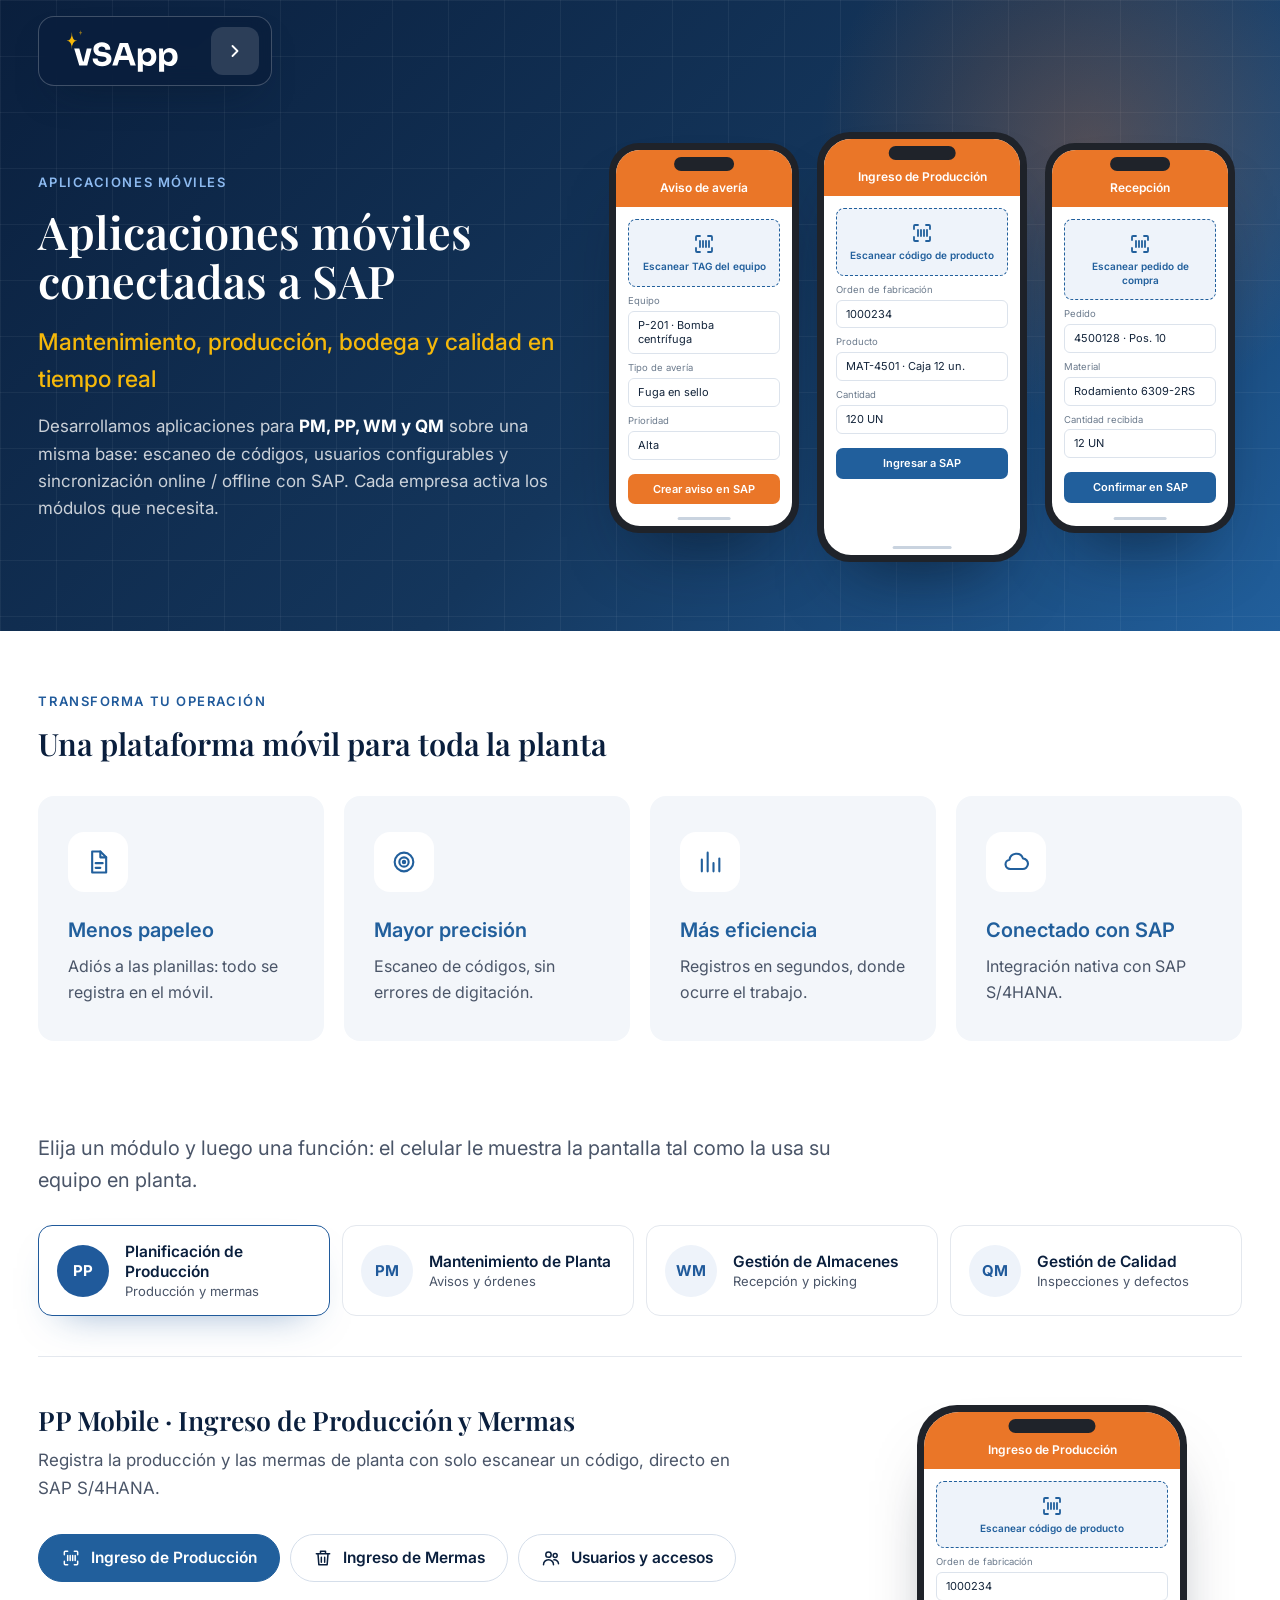
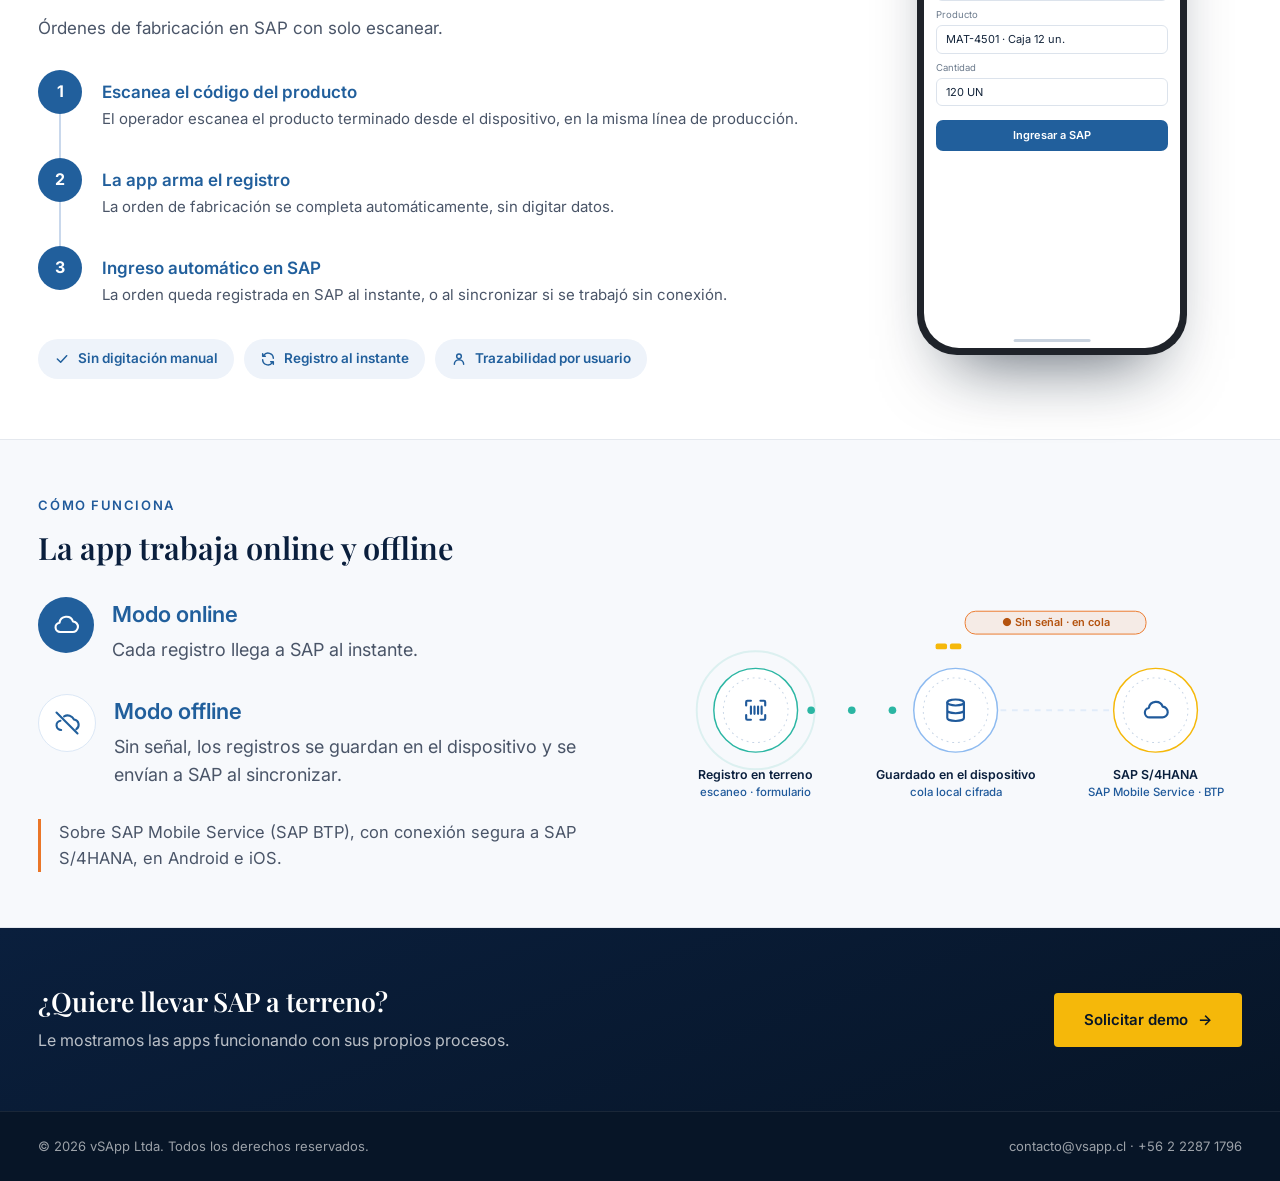
==== commit 930df403: "Corrige botones de módulos que desaparecían al elegir un módulo La animación de entrada marcaba los " ====
--- a/aplicaciones-moviles.html
+++ b/aplicaciones-moviles.html
@@ -84,7 +84,7 @@
 /* Carga uniforme: los bloques aparecen al llegar a ellos (js/vsapp-motion.js) */
 .v-reveal,.v-up,.s-card{animation:none!important}
 .js-motion [data-rv]{opacity:0;transform:translateY(28px);transition:opacity .8s cubic-bezier(.22,1,.36,1),transform .8s cubic-bezier(.22,1,.36,1);transition-delay:var(--rv-d,0ms)}
-.js-motion [data-rv].rv-in{opacity:1;transform:none}
+.js-motion [data-rv="in"]{opacity:1;transform:none}
 /* Pantalla esqueleto: solo aparece si la carga tarda más de 0,3 s */
 .vs-skel{position:fixed;inset:0;z-index:5000;background:#FFFFFF;opacity:0;pointer-events:none;animation:skelIn .25s .3s forwards;transition:opacity .4s;overflow:hidden}
 .vs-skel.done{opacity:0!important;animation:none}
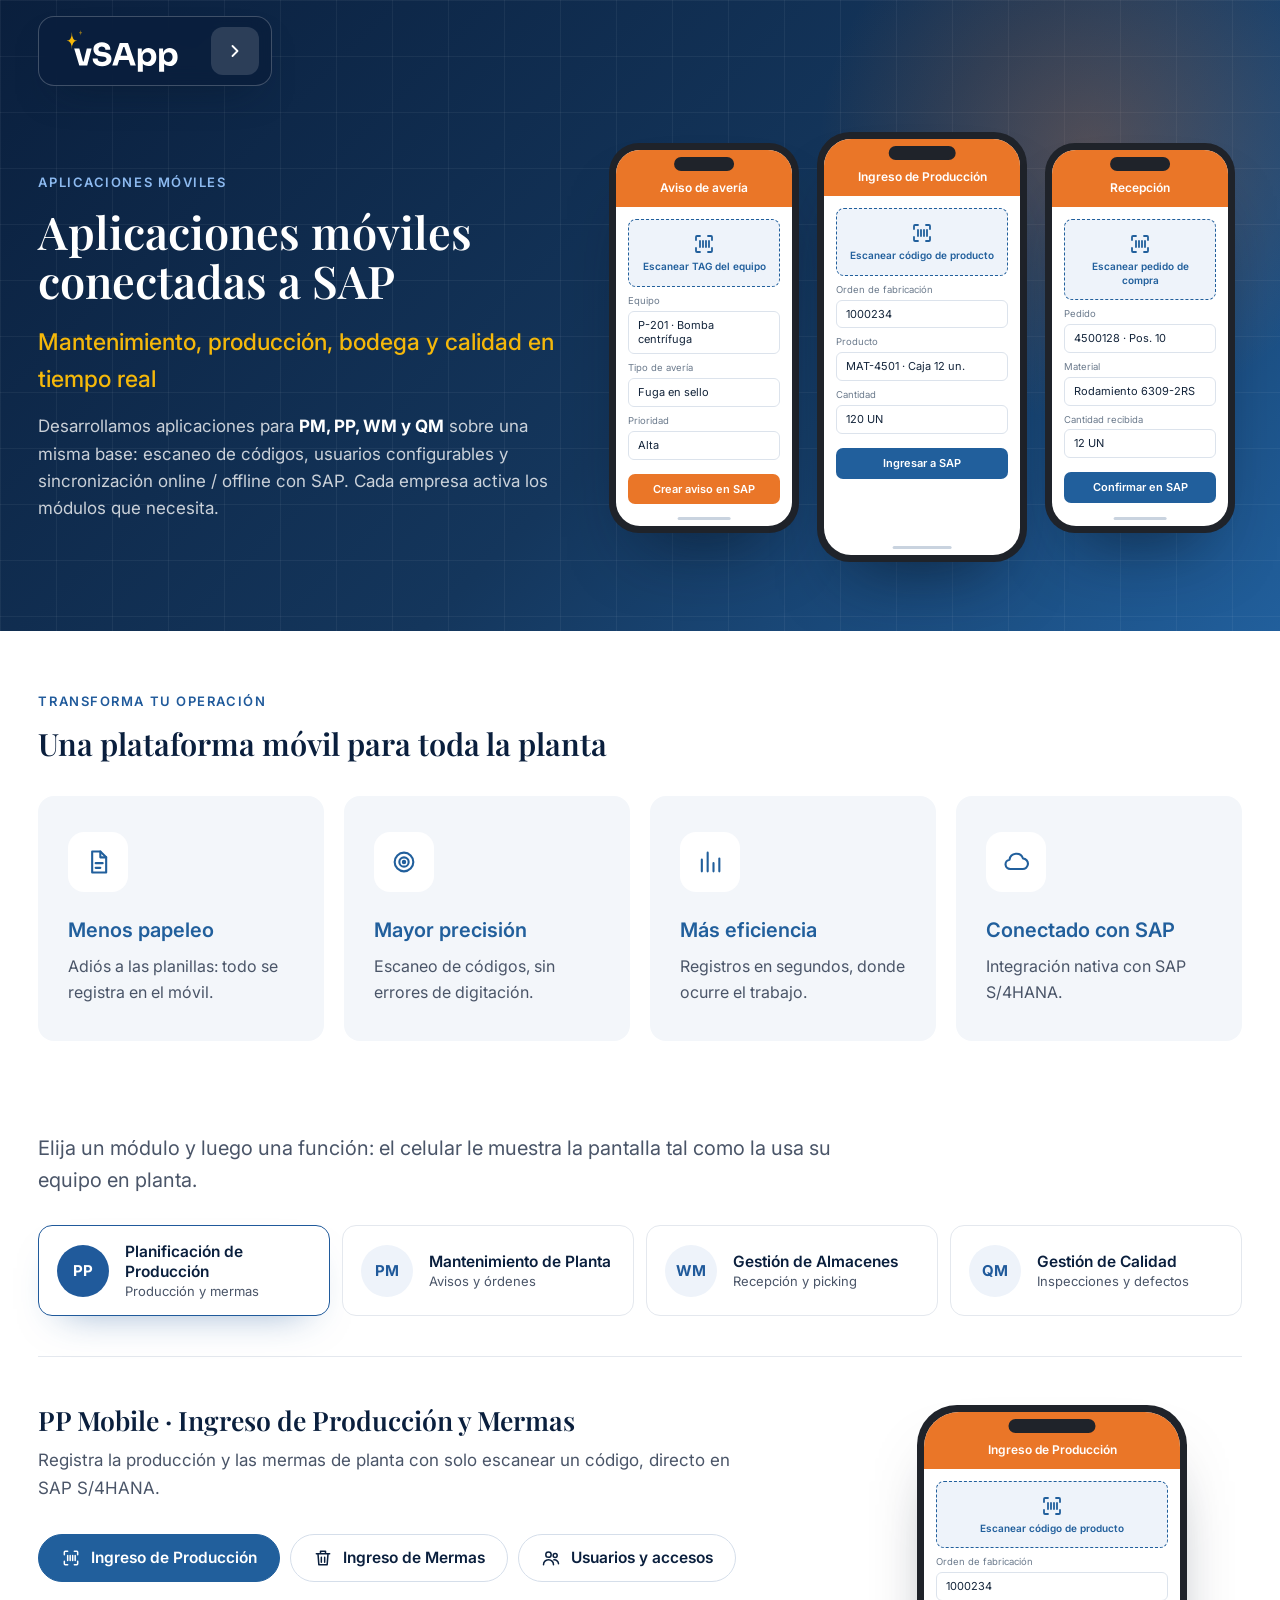
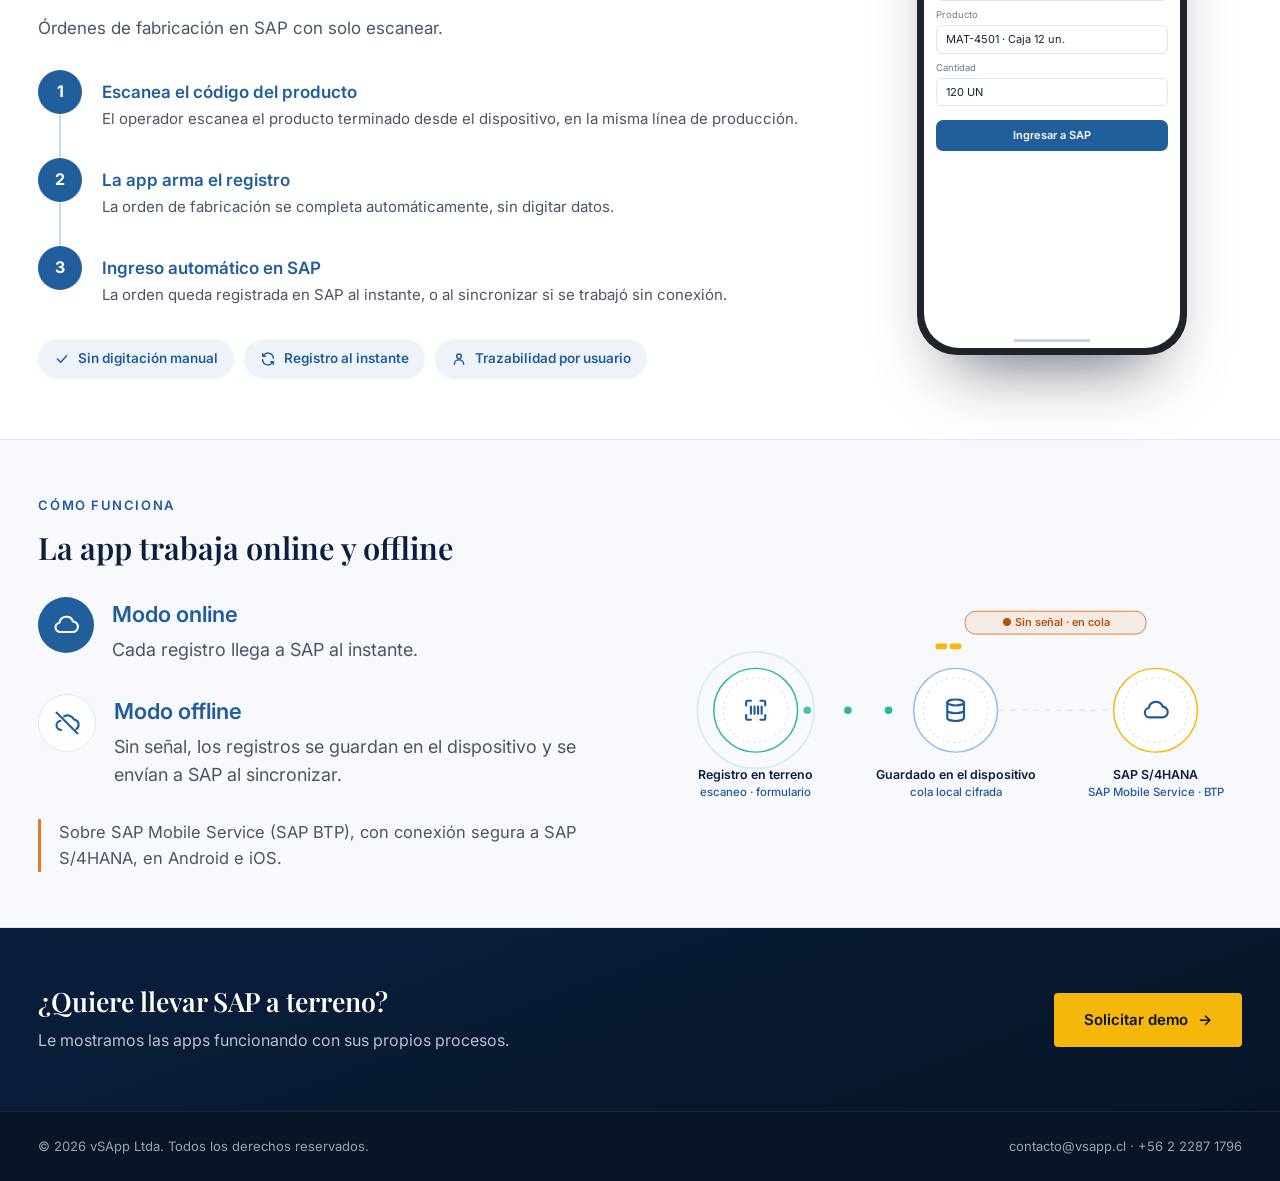
==== commit 2b3e519c: "Adapta las 4 páginas a celular y tablet - Inicio: menú con botón en pantallas de hasta 900 px (antes" ====
--- a/aplicaciones-moviles.html
+++ b/aplicaciones-moviles.html
@@ -103,6 +103,32 @@
 @keyframes skelIn{to{opacity:1}}
 @keyframes skelShine{from{background-position:200% 0}to{background-position:-200% 0}}
 @media (prefers-reduced-motion:reduce){.js-motion [data-rv]{transition:opacity .3s;transform:none}.vs-skel i{animation:none}}
+/* Celular y tablet */
+.v-navtog{display:none;align-items:center;justify-content:center;width:46px;height:46px;border-radius:12px;border:0;background:rgba(255,255,255,0.14);color:#FFFFFF;cursor:pointer}
+@media (max-width:1279px){.m-row>div:first-child{flex:1 1 380px!important}.m-row .m-ph{margin:0 auto!important}}
+@media (max-width:1100px){div:has(> .m-tab){grid-template-columns:repeat(2,minmax(0,1fr))!important}}
+@media (max-width:900px){
+.v-navtog{display:flex}
+.v-navbar>div{width:100%;box-sizing:border-box;justify-content:space-between;gap:8px!important;padding:10px 10px 10px 20px!important}
+.v-navbar nav{display:none!important;width:100%;flex-direction:column;align-items:stretch!important;gap:2px!important;padding-bottom:6px}
+.v-navbar.open nav{display:flex!important}
+.v-navbar.open>div{background:rgba(10,31,61,0.96);border-color:rgba(255,255,255,0.12)!important}
+#inicio{min-height:600px!important}
+}
+@media (max-width:640px){
+#inicio{min-height:540px!important}
+.v-mini[style*="grid-template-columns"]{width:120px!important}
+.v-mini[style*="grid-template-columns"]>div{height:40px!important}
+svg[aria-label^="Anillo"]{width:240px!important}
+.a-sync-col{display:none}
+}
+@media (max-width:560px){div:has(> .m-tab){grid-template-columns:1fr!important}}
+@media (max-width:900px){
+.nav-pill{display:flex!important;width:100%;justify-content:space-between;gap:8px!important;padding:10px 10px 10px 20px!important}
+.nav-pill nav{display:contents!important}
+.nav-pill .nav-btn{margin-left:auto}
+.nav-pill .nav-row{width:100%;flex-direction:column;align-items:stretch!important;gap:2px!important;padding-bottom:6px}
+}
 </style>
 </head>
 <body>
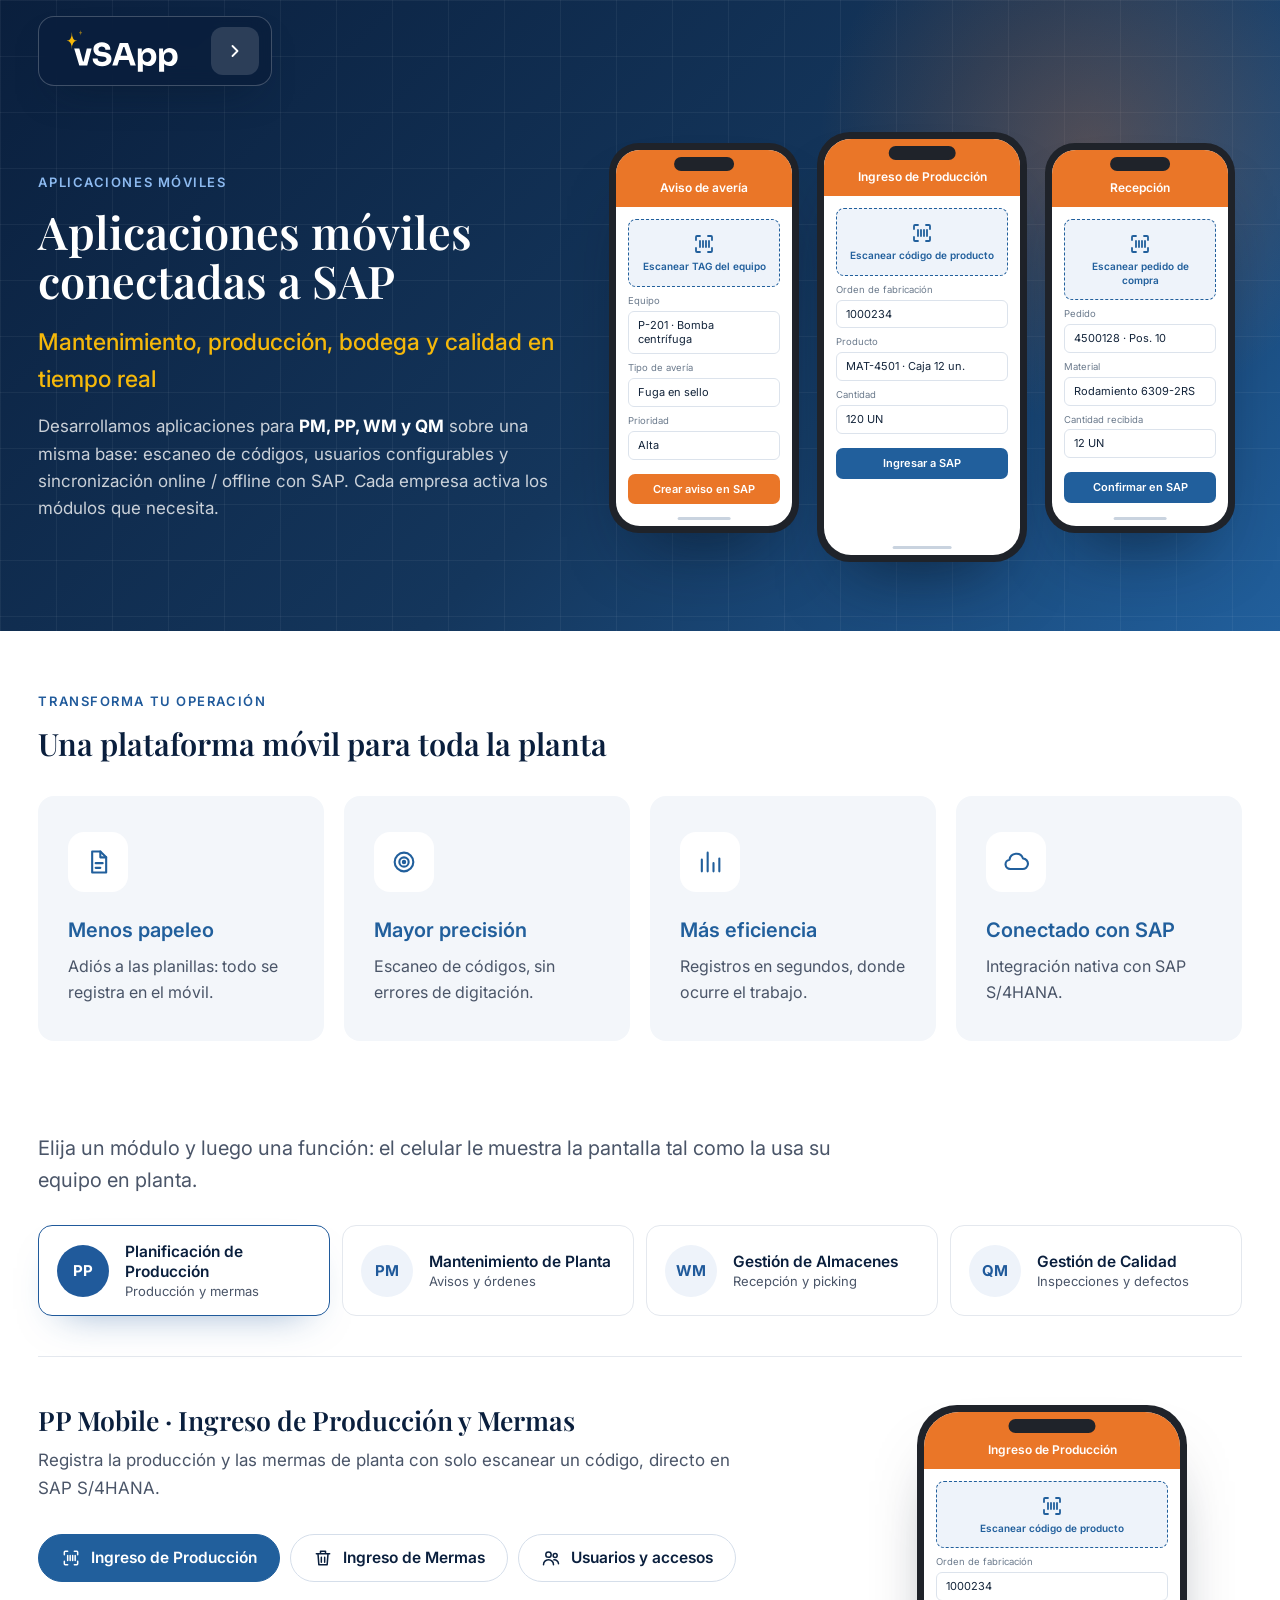
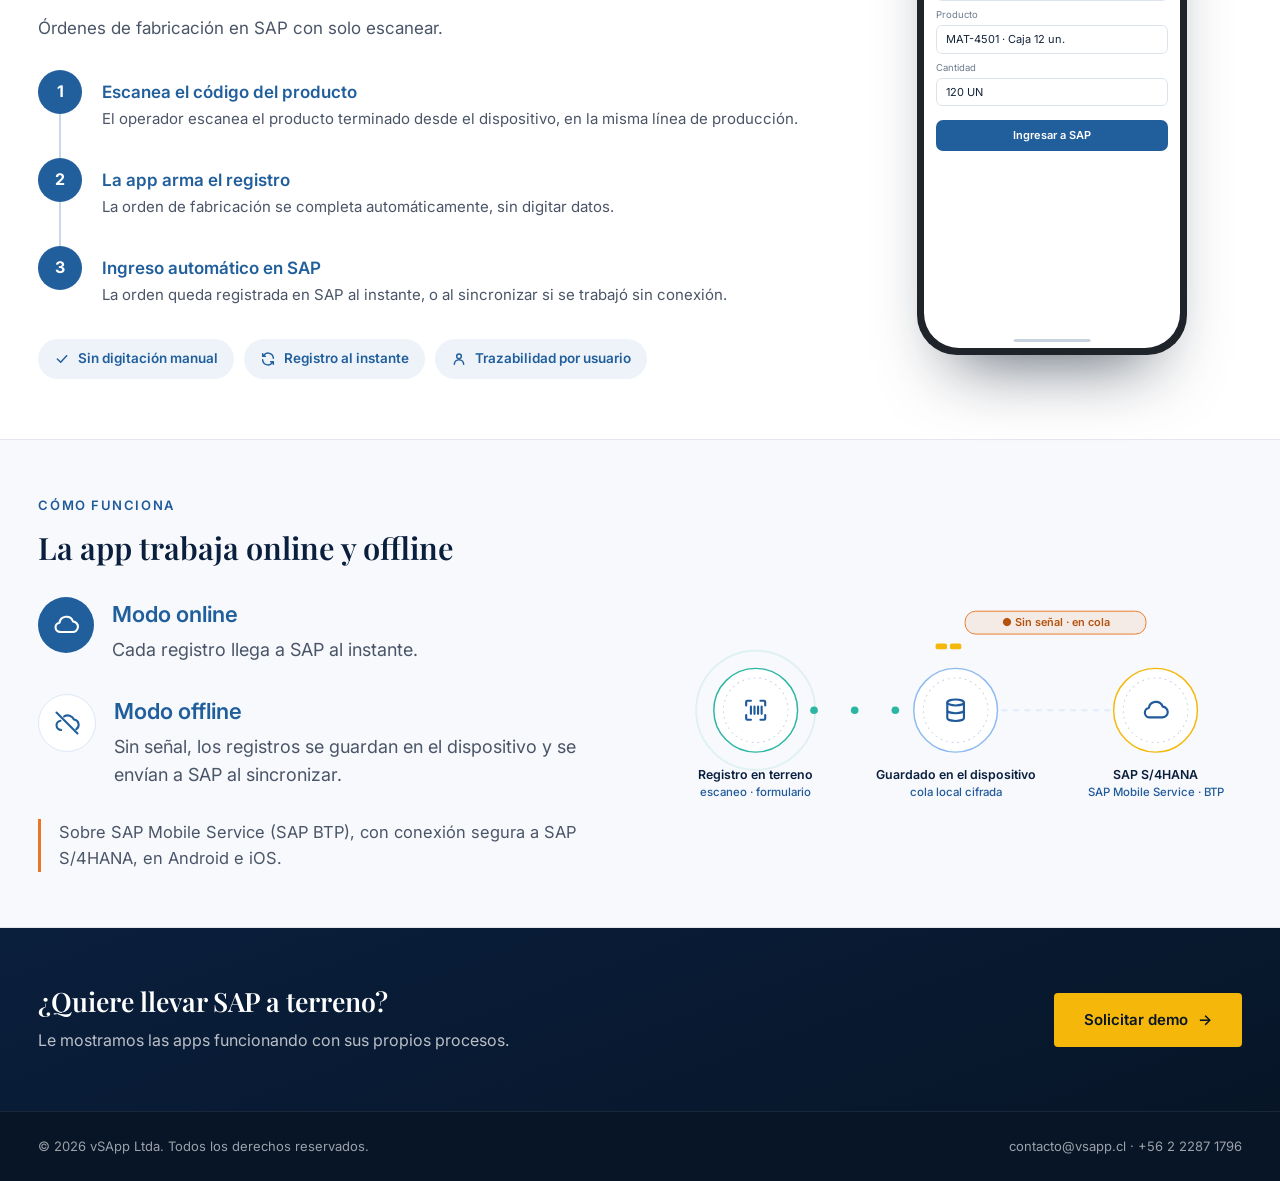
==== commit d72da8fa: "Ajustes responsive para anchos intermedios y pantallas grandes - Beneficios de Aplicaciones en 2x2 e" ====
--- a/aplicaciones-moviles.html
+++ b/aplicaciones-moviles.html
@@ -129,6 +129,11 @@
 .nav-pill .nav-btn{margin-left:auto}
 .nav-pill .nav-row{width:100%;flex-direction:column;align-items:stretch!important;gap:2px!important;padding-bottom:6px}
 }
+@media (max-width:1100px) and (min-width:561px){ul:has(> .a-tile){grid-template-columns:repeat(2,minmax(0,1fr))!important}}
+/* Pantallas grandes: se escala todo el sitio para no quedar chico al centro */
+@media (min-width:1800px){html{zoom:1.15}}
+@media (min-width:2200px){html{zoom:1.35}}
+@media (min-width:3000px){html{zoom:1.75}}
 </style>
 </head>
 <body>
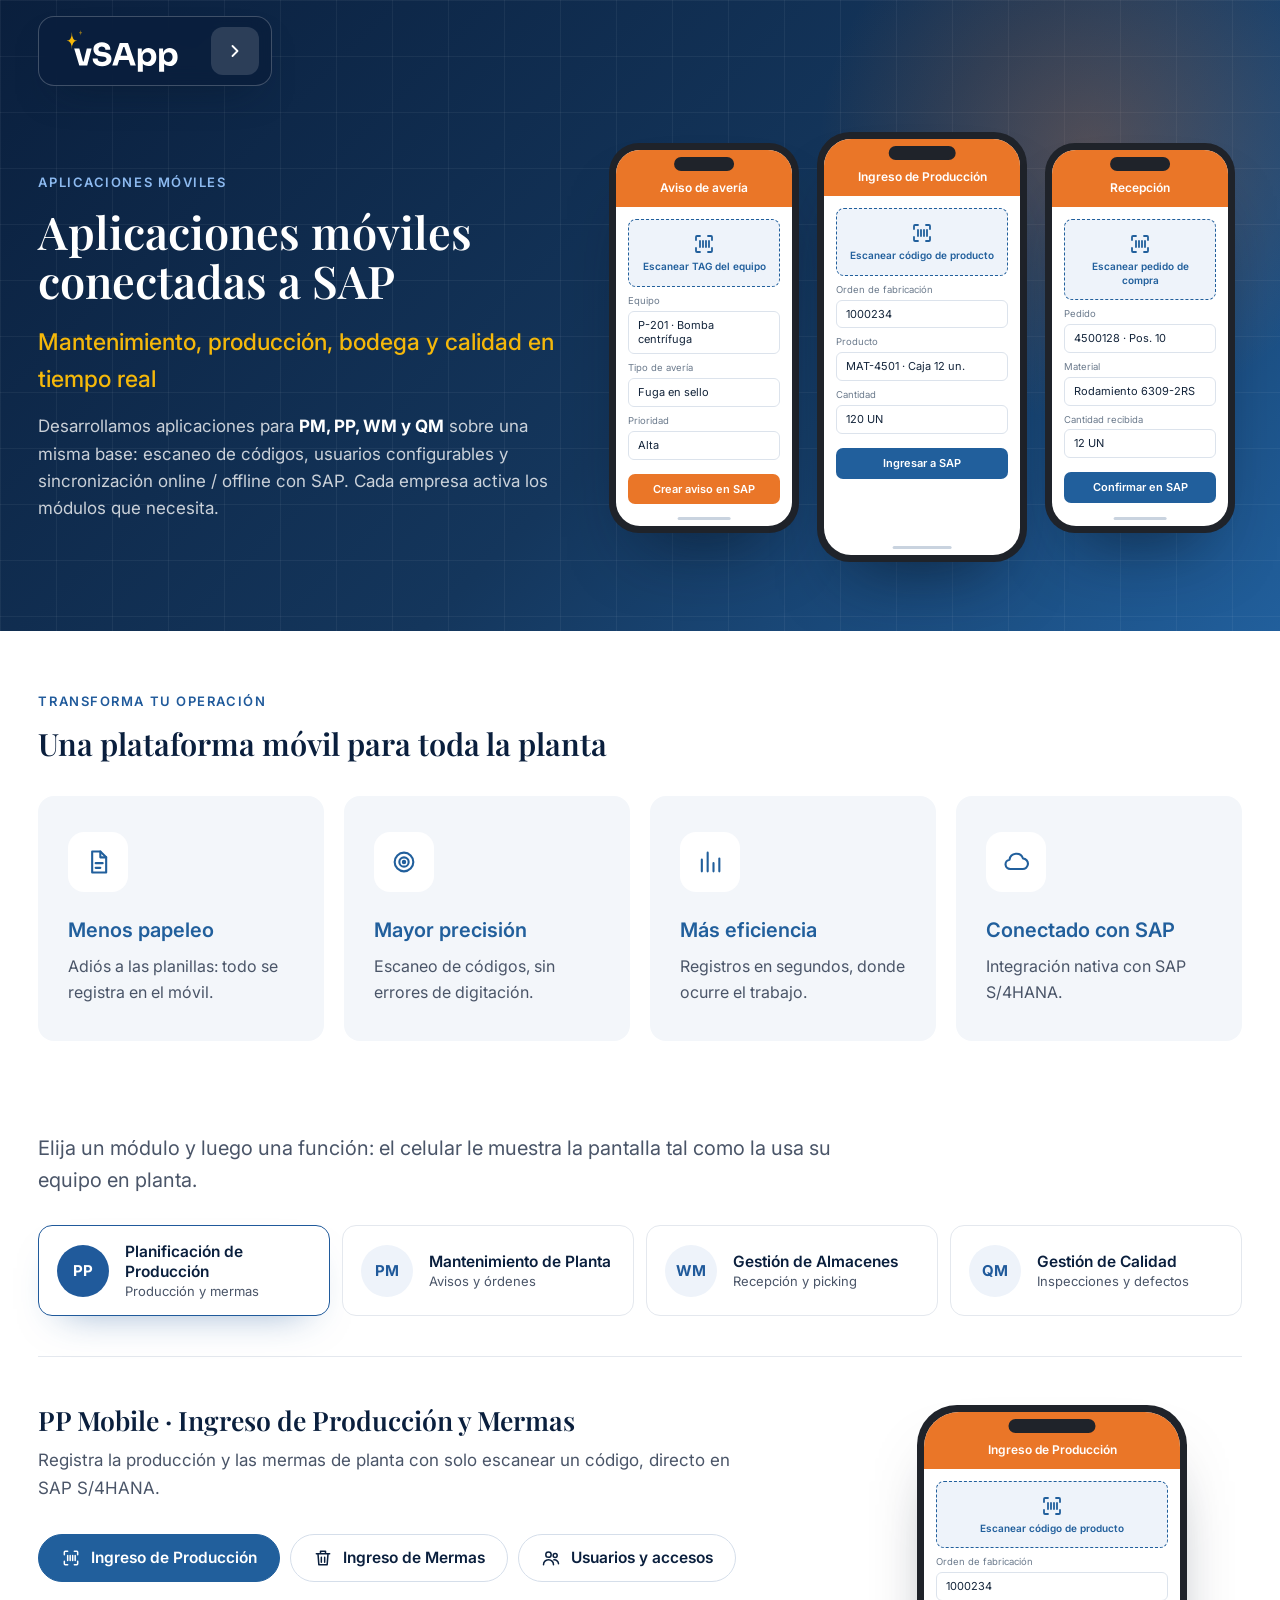
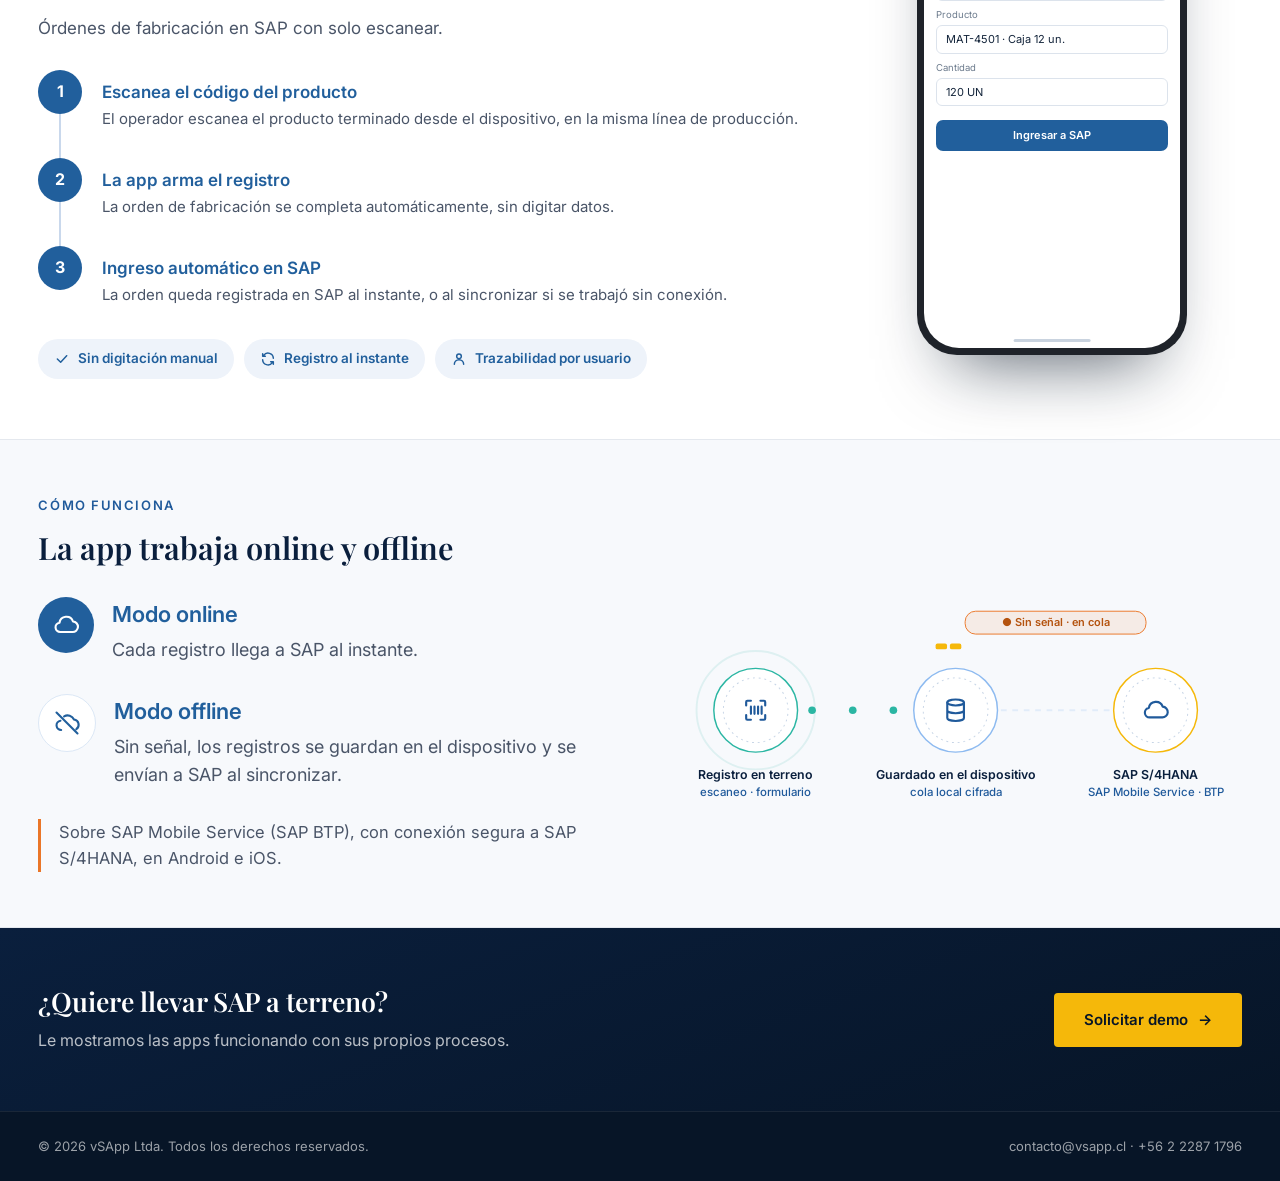
==== commit 0a267112: "Recupera la animación del navbar al pasar el cursor Un recuadro se desliza hasta el link bajo el cur" ====
--- a/aplicaciones-moviles.html
+++ b/aplicaciones-moviles.html
@@ -103,6 +103,13 @@
 @keyframes skelIn{to{opacity:1}}
 @keyframes skelShine{from{background-position:200% 0}to{background-position:-200% 0}}
 @media (prefers-reduced-motion:reduce){.js-motion [data-rv]{transition:opacity .3s;transform:none}.vs-skel i{animation:none}}
+/* Navbar: recuadro que se desliza bajo el link con el cursor (como la web anterior) */
+.vs-ind-host{position:relative}
+.vs-ind-host>a{position:relative;z-index:1;transition:color .2s}
+.vs-ind-host>a:hover{color:#FFFFFF!important;background:transparent!important}
+.vs-ind{position:absolute;top:0;left:0;z-index:0;width:0;height:0;border-radius:11px;background:rgba(255,255,255,0.14);border:1px solid rgba(255,255,255,0.06);opacity:0;pointer-events:none;transition:transform .5s cubic-bezier(.22,1,.36,1),width .5s cubic-bezier(.22,1,.36,1),height .5s cubic-bezier(.22,1,.36,1),opacity .3s}
+.vs-ind.instant{transition:opacity .3s}
+@media (max-width:900px){.vs-ind{display:none}.vs-ind-host>a:hover{background:rgba(255,255,255,0.1)!important}}
 /* Celular y tablet */
 .v-navtog{display:none;align-items:center;justify-content:center;width:46px;height:46px;border-radius:12px;border:0;background:rgba(255,255,255,0.14);color:#FFFFFF;cursor:pointer}
 @media (max-width:1279px){.m-row>div:first-child{flex:1 1 380px!important}.m-row .m-ph{margin:0 auto!important}}
